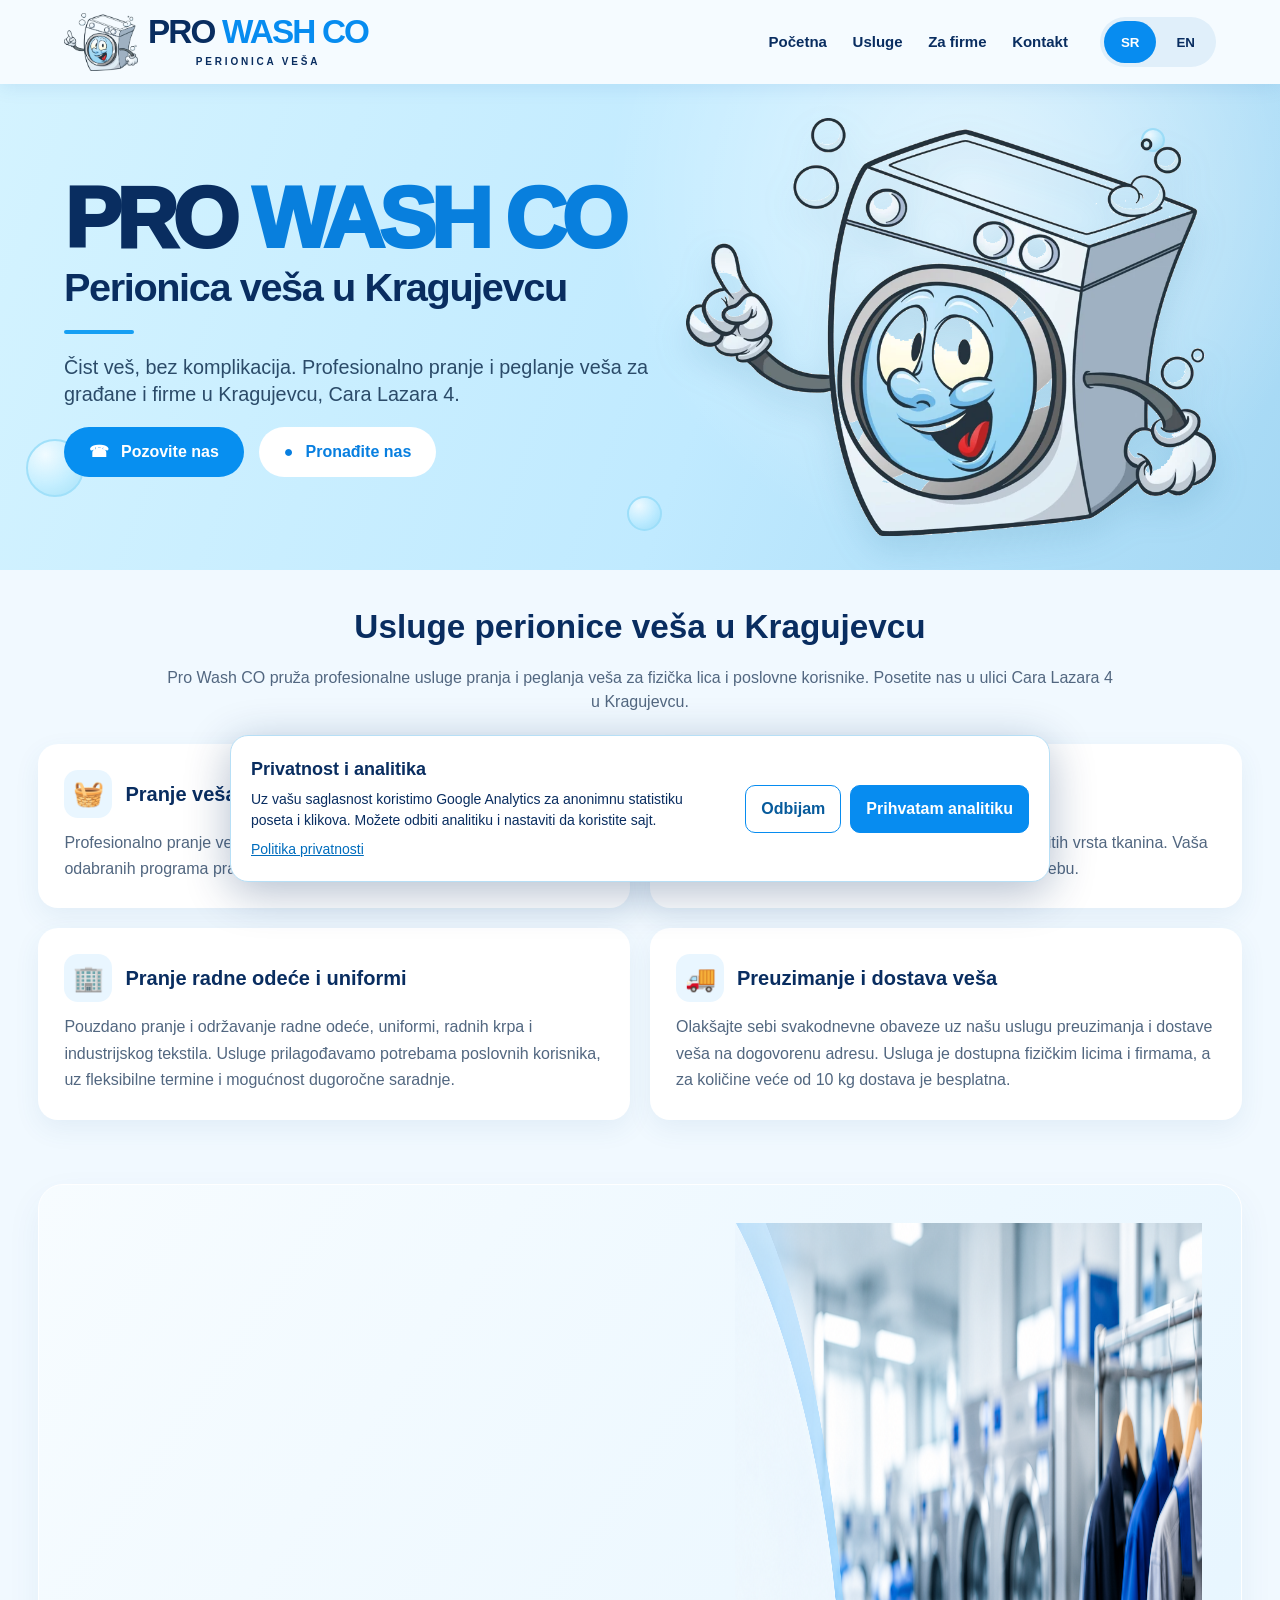
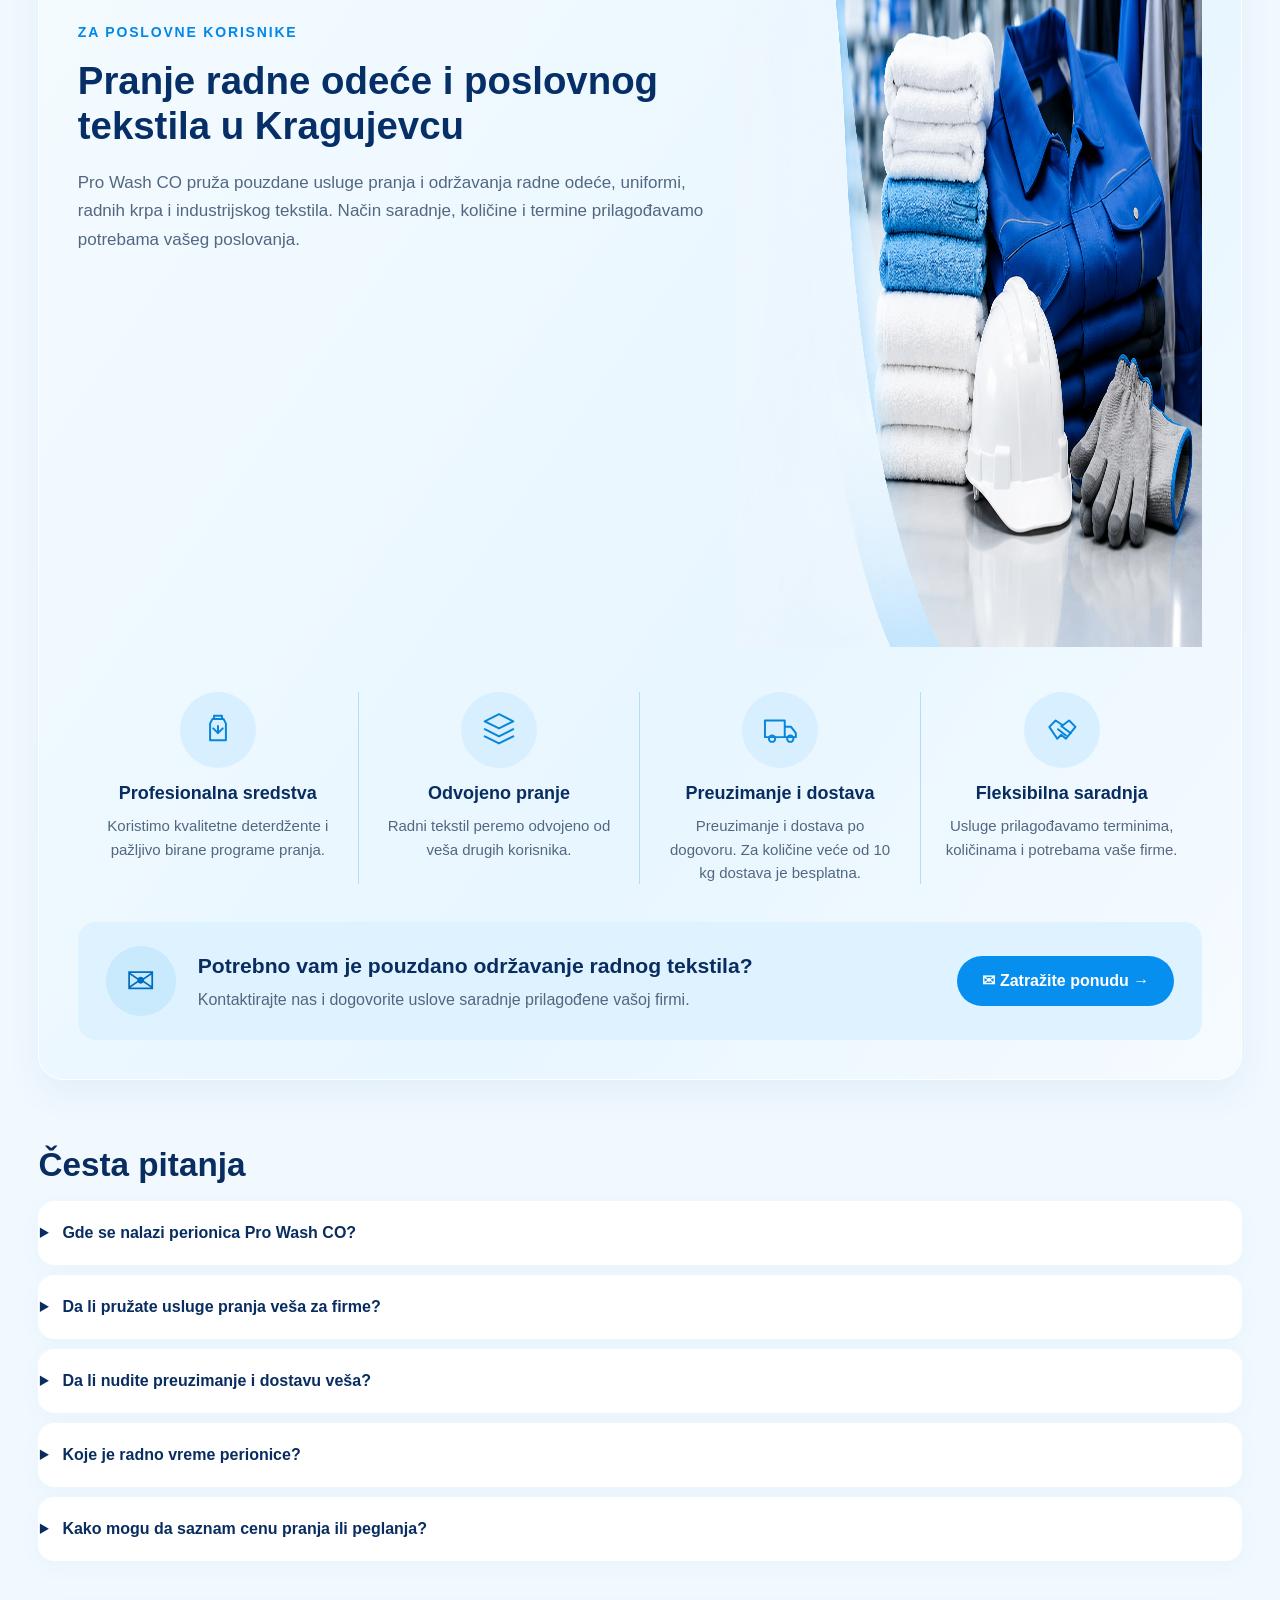
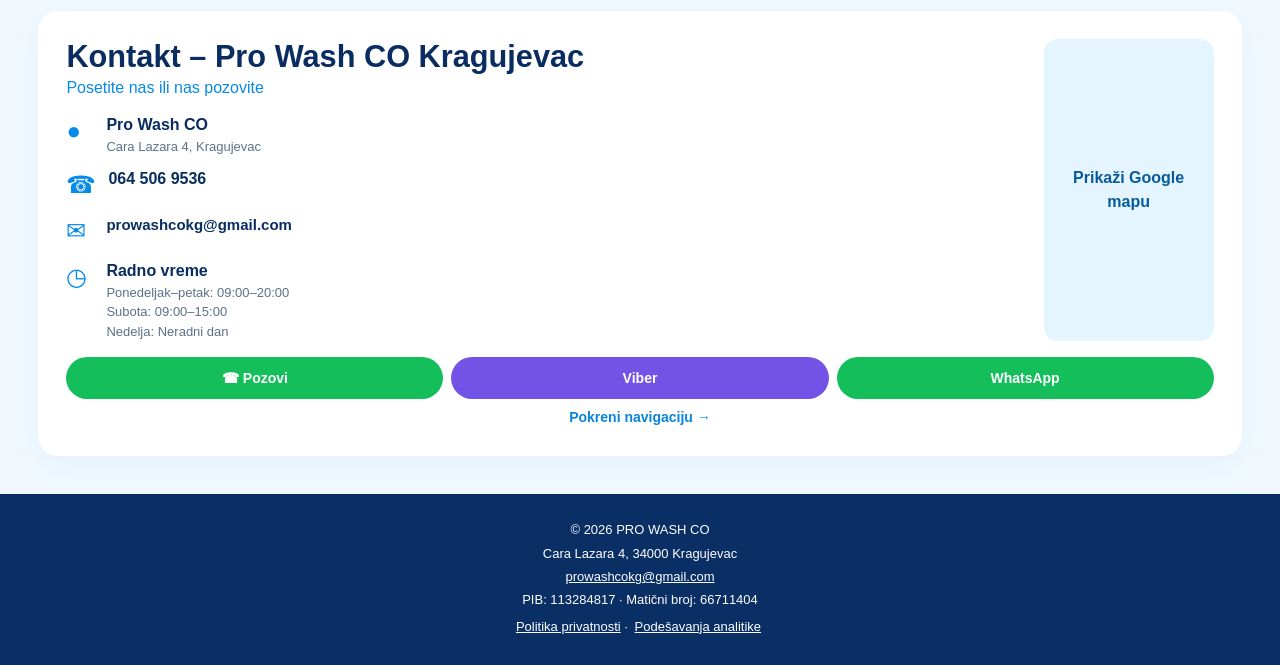
==== index.html @ ee9ee2dd "Use uploaded laundry photo in business showcase" ====
<!doctype html>
<html lang="sr"><head><meta charset="UTF-8"><meta name="viewport" content="width=device-width,initial-scale=1"><meta name="theme-color" content="#e9f7ff"><meta name="description" content="Pro Wash CO – perionica veša u Kragujevcu, Cara Lazara 4. Profesionalno pranje i peglanje veša za građane i firme. Pozovite 064 506 9536."><title>Perionica veša Kragujevac | Pranje i peglanje – Pro Wash CO</title><meta property="og:type" content="website"><meta property="og:locale" content="sr_RS"><meta property="og:site_name" content="Pro Wash CO"><meta property="og:title" content="Perionica veša Kragujevac | Pranje i peglanje – Pro Wash CO"><meta property="og:description" content="Profesionalno pranje i peglanje veša. Kragujevac, Cara Lazara 4. Pozovite nas: 064 506 9536."><meta property="og:url" content="https://perionicavesakragujevac.rs/"><meta property="og:image" content="https://perionicavesakragujevac.rs/pro-wash-social-preview.jpg"><meta property="og:image:secure_url" content="https://perionicavesakragujevac.rs/pro-wash-social-preview.jpg"><meta property="og:image:type" content="image/jpeg"><meta property="og:image:width" content="1200"><meta property="og:image:height" content="630"><meta property="og:image:alt" content="Pro Wash CO — perionica veša Kragujevac, Cara Lazara 4"><meta name="twitter:card" content="summary_large_image"><meta name="twitter:title" content="PRO WASH CO | Perionica veša Kragujevac"><meta name="twitter:description" content="Profesionalno pranje i peglanje veša u Kragujevcu."><meta name="twitter:image" content="https://perionicavesakragujevac.rs/pro-wash-social-preview.jpg"><link rel="canonical" href="https://perionicavesakragujevac.rs/"><meta name="robots" content="index,follow,max-image-preview:large"><meta name="color-scheme" content="light"><script type="application/ld+json">{"@context":"https://schema.org","@type":"DryCleaningOrLaundry","name":"Pro Wash CO","@id":"https://perionicavesakragujevac.rs/#business","url":"https://perionicavesakragujevac.rs/","image":"https://perionicavesakragujevac.rs/pro-wash-social-preview.jpg","telephone":"+381645069536","email":"prowashcokg@gmail.com","address":{"@type":"PostalAddress","streetAddress":"Cara Lazara 4","postalCode":"34000","addressLocality":"Kragujevac","addressCountry":"RS"},"openingHoursSpecification":[{"@type":"OpeningHoursSpecification","dayOfWeek":["Monday","Tuesday","Wednesday","Thursday","Friday"],"opens":"09:00","closes":"20:00"},{"@type":"OpeningHoursSpecification","dayOfWeek":"Saturday","opens":"09:00","closes":"15:00"}],"priceRange":"Contact for pricing"}</script><link rel="icon" href="pro-wash-maskota.webp" type="image/webp"><link rel="stylesheet" href="styles.css?v=20261008-3"></head>
<body><header class="header"><a class="brand" href="#home"><img src="pro-wash-maskota.webp" alt="" width="74" height="74" decoding="async"><span><strong>PRO <b>WASH CO</b></strong><small data-sr="PERIONICA VEŠA" data-en="LAUNDRY SERVICE">PERIONICA VEŠA</small></span></a><button class="menu-toggle" type="button" aria-label="Otvori meni" aria-controls="main-navigation" aria-expanded="false">☰</button><nav class="nav" id="main-navigation" aria-label="Glavna navigacija"><a href="#home" data-sr="Početna" data-en="Home">Početna</a><a href="#services" data-sr="Usluge" data-en="Services">Usluge</a><a href="#business" data-sr="Za firme" data-en="Business">Za firme</a><a href="#contact" data-sr="Kontakt" data-en="Contact">Kontakt</a></nav><div class="language"><button class="lang active" data-lang="sr" type="button" aria-pressed="true">SR</button><button class="lang" data-lang="en" type="button" aria-pressed="false">EN</button></div></header>
<main><section id="home" class="hero"><div class="hero-inner"><div class="hero-copy"><p class="hero-name">PRO <span>WASH CO</span></p><h1 data-sr="Perionica veša u Kragujevcu" data-en="Laundry service in Kragujevac">Perionica veša u Kragujevcu</h1><div class="accent"></div><p class="lead" data-sr="Čist veš, bez komplikacija. Profesionalno pranje i peglanje veša za građane i firme u Kragujevcu, Cara Lazara 4." data-en="Clean laundry, no hassle. Professional washing and ironing for individuals and businesses in Kragujevac, Cara Lazara 4.">Čist veš, bez komplikacija. Profesionalno pranje i peglanje veša za građane i firme u Kragujevcu, Cara Lazara 4.</p><div class="hero-actions"><a class="btn primary" href="tel:+381645069536"><span>☎</span><span data-sr="Pozovite nas" data-en="Call us">Pozovite nas</span></a><a class="btn white" href="https://www.google.com/maps/dir/?api=1&amp;destination=Pro%20wash%20co%2C%20Cara%20Lazara%204%2C%20Kragujevac" target="_blank" rel="noopener"><span>●</span><span data-sr="Pronađite nas" data-en="Find us">Pronađite nas</span></a></div></div><!-- Reusable promotion template: move a copy into .hero-copy to activate a future campaign. Update both languages and the offer terms. --><template id="promotion-template"><div class="october-offer"><span class="offer-tag" data-sr="SPECIJALNA PONUDA" data-en="SPECIAL OFFER">SPECIJALNA PONUDA</span><strong data-sr="Naslov buduće akcije" data-en="Future offer headline">Naslov buduće akcije</strong><span data-sr="Uslovi i trajanje akcije" data-en="Offer terms and dates">Uslovi i trajanje akcije</span><a class="btn primary" href="tel:+381645069536" data-sr="Iskoristi ponudu" data-en="Claim offer">Iskoristi ponudu</a></div></template><div class="hero-art"><img src="pro-wash-maskota.webp" alt="Maskota Pro Wash CO perionice veša u Kragujevcu" width="600" height="520" decoding="async" fetchpriority="high"></div></div><span class="bubble b1"></span><span class="bubble b2"></span><span class="bubble b3"></span></section>
<section class="seo-details" id="services" aria-labelledby="laundry-services-title"><div class="seo-wrap"><h2 id="laundry-services-title" data-sr="Usluge perionice veša u Kragujevcu" data-en="Laundry services in Kragujevac">Usluge perionice veša u Kragujevcu</h2><p class="seo-intro" data-sr="Pro Wash CO pruža profesionalne usluge pranja i peglanja veša za fizička lica i poslovne korisnike. Posetite nas u ulici Cara Lazara 4 u Kragujevcu." data-en="Pro Wash CO provides professional washing and ironing services for individuals and businesses. Visit us at Cara Lazara 4 in Kragujevac.">Pro Wash CO pruža profesionalne usluge pranja i peglanja veša za fizička lica i poslovne korisnike. Posetite nas u ulici Cara Lazara 4 u Kragujevcu.</p><div class="seo-grid"><article><div class="seo-card-heading"><span class="seo-card-icon" aria-hidden="true">🧺</span><h3 data-sr="Pranje veša" data-en="Laundry washing">Pranje veša</h3></div><p data-sr="Profesionalno pranje veša uz korišćenje kvalitetnih deterdženata i pažljivo odabranih programa pranja, prilagođenih različitim vrstama tekstila." data-en="Professional laundry washing using quality detergents and carefully selected wash programmes suited to different types of fabric.">Profesionalno pranje veša uz korišćenje kvalitetnih deterdženata i pažljivo odabranih programa pranja, prilagođenih različitim vrstama tekstila.</p></article><article><div class="seo-card-heading"><span class="seo-card-icon" aria-hidden="true">👔</span><h3 data-sr="Peglanje veša" data-en="Ironing services">Peglanje veša</h3></div><p data-sr="Profesionalno peglanje veša uz pažljiv tretman različitih vrsta tkanina. Vaša odeća i tekstil uredno su ispeglani i spremni za upotrebu." data-en="Professional ironing with careful handling of different fabrics. Your clothes and textiles are neatly ironed and ready to use.">Profesionalno peglanje veša uz pažljiv tretman različitih vrsta tkanina. Vaša odeća i tekstil uredno su ispeglani i spremni za upotrebu.</p></article><article><div class="seo-card-heading"><span class="seo-card-icon" aria-hidden="true">🏢</span><h3 data-sr="Pranje radne odeće i uniformi" data-en="Workwear and uniform laundry">Pranje radne odeće i uniformi</h3></div><p data-sr="Pouzdano pranje i održavanje radne odeće, uniformi, radnih krpa i industrijskog tekstila. Usluge prilagođavamo potrebama poslovnih korisnika, uz fleksibilne termine i mogućnost dugoročne saradnje." data-en="Reliable washing and care for workwear, uniforms, cleaning cloths and industrial textiles. We tailor our services to businesses, with flexible scheduling and options for long-term cooperation.">Pouzdano pranje i održavanje radne odeće, uniformi, radnih krpa i industrijskog tekstila. Usluge prilagođavamo potrebama poslovnih korisnika, uz fleksibilne termine i mogućnost dugoročne saradnje.</p></article><article><div class="seo-card-heading"><span class="seo-card-icon" aria-hidden="true">🚚</span><h3 data-sr="Preuzimanje i dostava veša" data-en="Laundry pickup and delivery">Preuzimanje i dostava veša</h3></div><p data-sr="Olakšajte sebi svakodnevne obaveze uz našu uslugu preuzimanja i dostave veša na dogovorenu adresu. Usluga je dostupna fizičkim licima i firmama, a za količine veće od 10 kg dostava je besplatna." data-en="Make laundry easier with pickup and delivery to an agreed address. The service is available to individuals and businesses, and delivery is free for loads over 10 kg.">Olakšajte sebi svakodnevne obaveze uz našu uslugu preuzimanja i dostave veša na dogovorenu adresu. Usluga je dostupna fizičkim licima i firmama, a za količine veće od 10 kg dostava je besplatna.</p></article></div></div></section>
<section class="business-section business-showcase" id="business" aria-labelledby="business-title"><div class="business-showcase-inner"><div class="business-top"><div class="business-copy"><p class="business-eyebrow" data-sr="ZA POSLOVNE KORISNIKE" data-en="FOR BUSINESS CUSTOMERS">ZA POSLOVNE KORISNIKE</p><h2 id="business-title" data-sr="Pranje radne odeće i poslovnog tekstila u Kragujevcu" data-en="Workwear and business textile laundry in Kragujevac">Pranje radne odeće i poslovnog tekstila u Kragujevcu</h2><p class="business-intro" data-sr="Pro Wash CO pruža pouzdane usluge pranja i održavanja radne odeće, uniformi, radnih krpa i industrijskog tekstila. Način saradnje, količine i termine prilagođavamo potrebama vašeg poslovanja." data-en="Pro Wash CO provides reliable washing and care for workwear, uniforms, cleaning cloths and industrial textiles. We tailor service terms, quantities and schedules to your business needs.">Pro Wash CO pruža pouzdane usluge pranja i održavanja radne odeće, uniformi, radnih krpa i industrijskog tekstila. Način saradnje, količine i termine prilagođavamo potrebama vašeg poslovanja.</p></div><div class="business-art"><img src="Profesionalna%20industrijska%20ve%C5%A1eraj%20scena.png" alt="Složene radne uniforme, peškiri i zaštitna oprema u profesionalnoj perionici veša" loading="lazy" decoding="async" width="1536" height="1024"></div></div><div class="business-features"><article class="business-feature"><span class="business-feature-icon"><svg viewBox="0 0 48 48" width="38" height="38" fill="none" stroke="currentColor" stroke-width="2.5" stroke-linecap="round" stroke-linejoin="round" aria-hidden="true"><path d="M17 10h14l3 6v21H14V16l3-6Z"/><path d="M19 10V6h10v4M18 22l6 6 6-6M24 28v-9"/></svg></span><h3 data-sr="Profesionalna sredstva" data-en="Professional products">Profesionalna sredstva</h3><p data-sr="Koristimo kvalitetne deterdžente i pažljivo birane programe pranja." data-en="We use quality detergents and carefully selected washing programmes.">Koristimo kvalitetne deterdžente i pažljivo birane programe pranja.</p></article><article class="business-feature"><span class="business-feature-icon"><svg viewBox="0 0 48 48" width="38" height="38" fill="none" stroke="currentColor" stroke-width="2.5" stroke-linecap="round" stroke-linejoin="round" aria-hidden="true"><path d="M24 4 42 13 24 22 6 13 24 4ZM6 23l18 9 18-9M6 32l18 9 18-9"/></svg></span><h3 data-sr="Odvojeno pranje" data-en="Separate washing">Odvojeno pranje</h3><p data-sr="Radni tekstil peremo odvojeno od veša drugih korisnika." data-en="We wash work textiles separately from other customers' laundry.">Radni tekstil peremo odvojeno od veša drugih korisnika.</p></article><article class="business-feature"><span class="business-feature-icon"><svg viewBox="0 0 48 48" width="38" height="38" fill="none" stroke="currentColor" stroke-width="2.5" stroke-linecap="round" stroke-linejoin="round" aria-hidden="true"><path d="M5 12h25v21H5zM30 20h8l6 8v5H30z"/><circle cx="14" cy="35" r="4"/><circle cx="37" cy="35" r="4"/></svg></span><h3 data-sr="Preuzimanje i dostava" data-en="Pickup and delivery">Preuzimanje i dostava</h3><p data-sr="Preuzimanje i dostava po dogovoru. Za količine veće od 10 kg dostava je besplatna." data-en="Pickup and delivery by arrangement. Delivery is free for loads over 10 kg.">Preuzimanje i dostava po dogovoru. Za količine veće od 10 kg dostava je besplatna.</p></article><article class="business-feature"><span class="business-feature-icon"><svg viewBox="0 0 48 48" width="38" height="38" fill="none" stroke="currentColor" stroke-width="2.5" stroke-linecap="round" stroke-linejoin="round" aria-hidden="true"><path d="m8 20 8-8 9 6 8-6 8 8-12 15-6-5-5 5-10-15Z"/><path d="m19 23 10 8M23 19l12 9"/></svg></span><h3 data-sr="Fleksibilna saradnja" data-en="Flexible cooperation">Fleksibilna saradnja</h3><p data-sr="Usluge prilagođavamo terminima, količinama i potrebama vaše firme." data-en="We tailor schedules, quantities and services to your business.">Usluge prilagođavamo terminima, količinama i potrebama vaše firme.</p></article></div><div class="business-action"><div class="business-action-mark" aria-hidden="true">✉</div><div class="business-action-copy"><h3 data-sr="Potrebno vam je pouzdano održavanje radnog tekstila?" data-en="Need reliable care for your work textiles?">Potrebno vam je pouzdano održavanje radnog tekstila?</h3><p data-sr="Kontaktirajte nas i dogovorite uslove saradnje prilagođene vašoj firmi." data-en="Contact us to discuss service terms tailored to your business.">Kontaktirajte nas i dogovorite uslove saradnje prilagođene vašoj firmi.</p></div><a class="btn primary business-action-btn" href="mailto:prowashcokg@gmail.com?subject=Upit%20za%20poslovnu%20saradnju" data-sr="✉ Zatražite ponudu →" data-en="✉ Request a quote →">✉ Zatražite ponudu →</a></div></div></section>
<section class="faq-section" id="faq" aria-labelledby="faq-title"><div class="seo-wrap"><h2 id="faq-title" data-sr="Česta pitanja" data-en="Frequently asked questions">Česta pitanja</h2><details><summary data-sr="Gde se nalazi perionica Pro Wash CO?" data-en="Where is Pro Wash CO located?">Gde se nalazi perionica Pro Wash CO?</summary><p data-sr="Nalazimo se u ulici Cara Lazara 4, 34000 Kragujevac." data-en="We are located at Cara Lazara 4, 34000 Kragujevac, Serbia.">Nalazimo se u ulici Cara Lazara 4, 34000 Kragujevac.</p></details><details><summary data-sr="Da li pružate usluge pranja veša za firme?" data-en="Do you provide laundry services for businesses?">Da li pružate usluge pranja veša za firme?</summary><p data-sr="Da. Peremo radnu odeću, uniforme, radne krpe i drugi poslovni tekstil. Uslove saradnje dogovaramo pojedinačno." data-en="Yes. We wash workwear, uniforms, cleaning cloths and other business textiles. We arrange service terms individually.">Da. Peremo radnu odeću, uniforme, radne krpe i drugi poslovni tekstil. Uslove saradnje dogovaramo pojedinačno.</p></details><details><summary data-sr="Da li nudite preuzimanje i dostavu veša?" data-en="Do you offer laundry pickup and delivery?">Da li nudite preuzimanje i dostavu veša?</summary><p data-sr="Nudimo uslugu preuzimanja i dostave veša za sve korisnike, uz prethodni dogovor. Za količine veće od 10 kg dostava je besplatna." data-en="We offer laundry pickup and delivery for all customers by prior arrangement. Delivery is free for loads over 10 kg.">Nudimo uslugu preuzimanja i dostave veša za sve korisnike, uz prethodni dogovor. Za količine veće od 10 kg dostava je besplatna.</p></details><details><summary data-sr="Koje je radno vreme perionice?" data-en="What are your opening hours?">Koje je radno vreme perionice?</summary><p data-sr="Radimo ponedeljkom do petka od 09:00 do 20:00 i subotom od 09:00 do 15:00. Nedeljom ne radimo." data-en="We are open Monday to Friday from 09:00 to 20:00 and Saturday from 09:00 to 15:00. Closed on Sunday.">Radimo ponedeljkom do petka od 09:00 do 20:00 i subotom od 09:00 do 15:00. Nedeljom ne radimo.</p></details><details><summary data-sr="Kako mogu da saznam cenu pranja ili peglanja?" data-en="How can I get a washing or ironing quote?">Kako mogu da saznam cenu pranja ili peglanja?</summary><p data-sr="Pozovite nas na 064 506 9536 ili pošaljite poruku kako bismo proverili vrstu i količinu veša i dali informacije o ceni." data-en="Call +381 64 506 9536 or message us so we can discuss the type and quantity of laundry and provide pricing information.">Pozovite nas na 064 506 9536 ili pošaljite poruku kako bismo proverili vrstu i količinu veša i dali informacije o ceni.</p></details></div></section>
<section class="lower"><div class="contact-panel" id="contact"><h2 data-sr="Kontakt – Pro Wash CO Kragujevac" data-en="Contact – Pro Wash CO Kragujevac">Kontakt – Pro Wash CO Kragujevac</h2><p class="contact-sub" data-sr="Posetite nas ili nas pozovite" data-en="Visit us or give us a call">Posetite nas ili nas pozovite</p><div class="contact-info"><div><span>●</span><p><strong>Pro Wash CO</strong><small>Cara Lazara 4, Kragujevac</small></p></div><div><span>☎</span><p><a href="tel:+381645069536">064 506 9536</a></p></div><div><span>✉</span><p><a href="mailto:prowashcokg@gmail.com">prowashcokg@gmail.com</a></p></div><div><span>◷</span><p><strong data-sr="Radno vreme" data-en="Opening hours">Radno vreme</strong><small data-sr="Ponedeljak–petak: 09:00–20:00" data-en="Monday–Friday: 09:00–20:00">Ponedeljak–petak: 09:00–20:00</small><small data-sr="Subota: 09:00–15:00" data-en="Saturday: 09:00–15:00">Subota: 09:00–15:00</small><small data-sr="Nedelja: Neradni dan" data-en="Sunday: Closed">Nedelja: Neradni dan</small></p></div></div><div class="map" id="location"><iframe title="Pro Wash CO mapa" data-src="https://www.google.com/maps/embed?pb=!1m18!1m12!1m3!1d195.56737152766618!2d20.91121590277835!3d44.01359093641558!2m3!1f0!2f0!3f0!3m2!1i1024!2i768!4f13.1!3m3!1m2!1s0x475721cd93192d49%3A0x7fcd55acb1c25c2f!2sPro%20wash%20co!5e0!3m2!1ssr!2srs!4v1791129931110!5m2!1ssr!2srs" loading="lazy" referrerpolicy="strict-origin-when-cross-origin" allowfullscreen></iframe><button type="button" id="load-map" class="map-load" data-sr="Prikaži Google mapu" data-en="Show Google Map">Prikaži Google mapu</button></div><div class="contact-actions"><a href="tel:+381645069536" class="btn call" data-sr="☎ Pozovi" data-en="☎ Call">☎ Pozovi</a><a href="viber://chat?number=%2B381645069536" class="btn viber">Viber</a><a href="https://wa.me/381645069536" target="_blank" rel="noopener" class="btn whatsapp">WhatsApp</a><a class="directions" href="https://www.google.com/maps/dir/?api=1&amp;destination=Pro%20wash%20co%2C%20Cara%20Lazara%204%2C%20Kragujevac" target="_blank" rel="noopener" data-sr="Pokreni navigaciju →" data-en="Get directions →">Pokreni navigaciju →</a></div></div></section>
</main><div class="mobile-contact-bar" aria-label="Brzi kontakt"><a class="mobile-call" href="tel:+381645069536" data-sr="☎ Pozovi" data-en="☎ Call">☎ Pozovi</a><a class="mobile-whatsapp" href="https://wa.me/381645069536" target="_blank" rel="noopener noreferrer">WhatsApp</a></div><footer style="text-align:center;line-height:1.8;padding:24px 16px">© <span id="year"></span> PRO WASH CO<br><span data-sr="Cara Lazara 4, 34000 Kragujevac" data-en="Cara Lazara 4, 34000 Kragujevac">Cara Lazara 4, 34000 Kragujevac</span><br><a href="mailto:prowashcokg@gmail.com">prowashcokg@gmail.com</a><br><span data-sr="PIB: 113284817 · Matični broj: 66711404" data-en="Tax ID (PIB): 113284817 · Registration number: 66711404">PIB: 113284817 · Matični broj: 66711404</span> <br><a href="privacy.html" data-sr="Politika privatnosti" data-en="Privacy policy">Politika privatnosti</a> · <button type="button" id="cookie-settings" class="cookie-settings" data-sr="Podešavanja analitike" data-en="Analytics settings">Podešavanja analitike</button></footer><section class="cookie-banner" id="cookie-banner" aria-label="Podešavanja analitike" hidden><div class="cookie-copy"><strong data-sr="Privatnost i analitika" data-en="Privacy and analytics">Privatnost i analitika</strong><p data-sr="Uz vašu saglasnost koristimo Google Analytics za anonimnu statistiku poseta i klikova. Možete odbiti analitiku i nastaviti da koristite sajt." data-en="With your consent, we use Google Analytics for website visit and click statistics. You can decline analytics and still use the website.">Uz vašu saglasnost koristimo Google Analytics za statistiku poseta i klikova. Možete odbiti analitiku i nastaviti da koristite sajt.</p><a href="privacy.html" data-sr="Politika privatnosti" data-en="Privacy policy">Politika privatnosti</a></div><div class="cookie-actions"><button id="cookie-reject" type="button" data-sr="Odbijam" data-en="Decline">Odbijam</button><button id="cookie-accept" type="button" data-sr="Prihvatam analitiku" data-en="Accept analytics">Prihvatam analitiku</button></div></section><script src="script.js?v=20261008-3"></script></body></html>
---- styles.css ----
:root{--navy:#092d60;--blue:#078cf0;--pale:#e9f7ff;--ink:#294666}*{box-sizing:border-box}html{scroll-behavior:smooth;scroll-padding-top:100px}body{margin:0;background:#eaf7ff;color:var(--navy);font:16px/1.5 "Segoe UI",Arial,sans-serif}a{color:inherit}.header{height:84px;background:rgba(245,251,255,.96);display:flex;align-items:center;padding:0 clamp(20px,5vw,90px);gap:32px;position:sticky;top:0;z-index:50;box-shadow:0 3px 18px #075aa51a}.brand{display:flex;align-items:center;text-decoration:none;gap:10px;flex-shrink:0}.brand img{width:74px;height:74px;object-fit:contain}.brand strong{display:block;font-size:clamp(22px,2.6vw,38px);line-height:1;letter-spacing:-.055em;color:var(--navy);white-space:nowrap}.brand b{color:var(--blue)}.brand small{display:block;text-align:center;letter-spacing:.28em;font-size:10px;font-weight:700;margin-top:5px}.nav{display:flex;align-items:center;gap:clamp(12px,2vw,36px);margin-left:auto}.nav a{text-decoration:none;font-weight:700;white-space:nowrap;font-size:15px}.nav a:hover{color:var(--blue)}.language{display:flex;border-radius:40px;background:#e0effa;padding:4px;gap:3px}.lang{border:0;background:none;padding:9px 17px;border-radius:25px;font-weight:700;color:var(--navy);cursor:pointer}.lang.active{background:var(--blue);color:#fff}.menu-toggle{display:none;border:0;background:none;font-size:28px;cursor:pointer;color:var(--navy)}.hero{position:relative;overflow:hidden;background:radial-gradient(circle at 76% 22%,#fff9,transparent 35%),linear-gradient(110deg,#d4f3ff,#c0eaff 56%,#a5d8f4);min-height:460px}.hero-inner{max-width:1480px;margin:auto;display:grid;grid-template-columns:1.08fr .92fr;align-items:center;min-height:460px;padding:34px clamp(24px,5vw,85px);position:relative;z-index:2}.hero-copy{max-width:770px}.hero-name{font-weight:950;letter-spacing:-.065em;font-size:clamp(49px,6.7vw,103px);line-height:1;margin:0 0 4px;white-space:nowrap}.hero-name span{color:#087fdd}.hero h1{font-size:clamp(27px,3.1vw,49px);line-height:1.1;letter-spacing:-.035em;margin:0 0 20px}.accent{width:70px;height:4px;background:#169ff3;border-radius:3px}.lead{font-size:clamp(17px,1.55vw,23px);line-height:1.35;max-width:610px;color:#2b4b69;margin:20px 0}.hero-actions{display:flex;gap:15px;flex-wrap:wrap}.btn{display:inline-flex;align-items:center;justify-content:center;gap:12px;border-radius:40px;text-decoration:none;font-weight:750;padding:13px 25px;min-height:50px;transition:transform .2s,box-shadow .2s}.btn:hover{transform:translateY(-2px);box-shadow:0 8px 22px #0084e52b}.primary{background:#078ff0;color:#fff}.white{background:#fff;color:#087fe0}.hero-art{display:flex;justify-content:center;align-items:center}.hero-art img{width:min(100%,570px);height:auto;max-height:445px;object-fit:contain;filter:drop-shadow(0 15px 16px #367eaa2c)}.bubble{position:absolute;border:2px solid #8dd9f7;background:radial-gradient(circle at 32% 25%,#fff,#b1eaff88 58%,#64c9ee88);border-radius:50%;opacity:.7}.b1{width:58px;height:58px;left:2%;bottom:15%}.b2{width:35px;height:35px;left:49%;bottom:8%}.b3{width:24px;height:24px;right:9%;top:9%}.services{padding:22px clamp(20px,3vw,48px) 12px;background:#f1f9ff}.service-grid{display:grid;grid-template-columns:repeat(4,minmax(0,1fr));gap:16px;max-width:1500px;margin:auto}.service-card{display:flex;gap:15px;background:#fff;border-radius:18px;padding:25px 18px;box-shadow:0 8px 30px #376a9b0c;min-height:145px}.service-icon{width:66px;height:66px;border-radius:50%;background:#e9f6ff;display:grid;place-items:center;color:#087dd7;font-size:30px;flex-shrink:0}.service-card h3{font-size:16px;margin:2px 0 5px}.service-card p{font-size:14px;color:#526780;margin:0}.lower{display:grid;grid-template-columns:minmax(0,1.65fr) minmax(320px,.95fr);gap:18px;max-width:1500px;margin:auto;padding:10px clamp(20px,3vw,48px) 38px;background:#f1f9ff}.business-panel,.contact-panel{background:#fff;border-radius:20px;padding:28px;box-shadow:0 10px 32px #376a9b10}.business-heading{display:flex;gap:20px;align-items:center}.section-symbol{font-size:54px;color:#078de8}.business-heading h2,.contact-panel h2{font-size:clamp(24px,2.4vw,34px);line-height:1.2;margin:0}.business-heading h3{font-size:20px;font-weight:500;color:#0c77ca;margin:3px 0}.business-layout{display:grid;grid-template-columns:1.1fr .9fr;gap:24px;margin-top:20px}.business-layout>div>p{color:#526780;margin:0 0 24px;font-size:17px}.trial{font-size:14px}.benefits{background:#f4faff;border-radius:16px;padding:14px 18px;display:grid;gap:12px}.benefits>div{display:flex;gap:12px;align-items:flex-start}.benefits span{background:#078ce9;color:white;border-radius:50%;width:32px;height:32px;display:grid;place-items:center;flex-shrink:0}.benefits p{margin:0}.benefits strong,.benefits small{display:block}.benefits strong{font-size:15px}.benefits small{color:#64758a;font-size:13px}.contact-panel{display:grid;grid-template-columns:1fr 170px;column-gap:15px;align-content:start}.contact-panel h2,.contact-sub,.contact-info{grid-column:1}.contact-sub{color:#0789e6;margin:0 0 13px}.contact-info{display:grid;gap:10px}.contact-info>div{display:flex;gap:12px}.contact-info>div>span{font-size:24px;color:#078be9;min-width:28px}.contact-info p{margin:0}.contact-info strong,.contact-info small{display:block}.contact-info small{color:#5d7188;font-size:13px}.contact-info a{text-decoration:none;font-weight:750}.map{grid-column:2;grid-row:1 / span 4;min-height:180px;border-radius:14px;overflow:hidden}.map iframe{border:0;width:100%;height:100%;min-height:180px}.contact-actions{grid-column:1 / -1;display:grid;grid-template-columns:repeat(3,1fr);gap:8px;margin-top:16px}.contact-actions .btn{padding:9px;font-size:14px;min-height:42px}.call,.whatsapp{background:#14bf5b;color:#fff}.viber{background:#7353e6;color:#fff}.directions{grid-column:1/-1;text-align:center;color:#0784dd;font-weight:700;text-decoration:none;font-size:14px}.about{text-align:center;background:#fff;padding:50px 22px}.about h2{font-size:28px;margin:0 0 10px}.about p{max-width:850px;margin:auto;color:#526780}footer{text-align:center;background:#092f65;color:white;padding:22px;font-size:13px}@media(max-width:1180px){.service-grid{grid-template-columns:repeat(2,1fr)}.lower{grid-template-columns:1fr}.contact-panel{grid-template-columns:1fr 45%}.hero-name{font-size:clamp(43px,6vw,75px)}.nav{gap:14px}.brand strong{font-size:24px}}@media(max-width:800px){.header{height:74px;gap:10px;padding:0 15px}.brand img{height:58px;width:58px}.brand strong{font-size:22px}.brand small{font-size:8px}.menu-toggle{display:block;margin-left:auto}.nav{display:none;position:absolute;top:74px;left:0;right:0;background:#fff;padding:20px;box-shadow:0 10px 20px #0002;flex-direction:column;align-items:stretch}.nav.open{display:flex}.language{margin-left:3px}.lang{padding:7px 10px}.hero-inner{grid-template-columns:1fr;text-align:center;padding:55px 22px 18px}.hero-name{white-space:normal;font-size:clamp(43px,10vw,72px)}.hero h1{font-size:clamp(26px,5vw,37px)}.accent{margin:auto}.lead{margin:18px auto}.hero-actions{justify-content:center}.hero-art img{max-height:340px}.business-layout{grid-template-columns:1fr}.contact-panel{grid-template-columns:1fr 45%}}@media(max-width:530px){.brand strong{font-size:17px}.brand img{width:45px;height:45px}.brand small{letter-spacing:.12em}.service-grid{grid-template-columns:1fr}.service-card{min-height:unset}.hero-actions .btn{width:100%}.hero-art img{max-height:290px}.business-panel,.contact-panel{padding:22px 18px}.contact-panel{grid-template-columns:1fr}.map{grid-column:1;grid-row:auto;height:220px;margin-top:18px}.contact-actions{grid-template-columns:1fr}.business-heading{gap:12px}.section-symbol{font-size:40px}}
/* October promotion */
.october-offer{display:flex;flex-direction:column;align-items:flex-start;gap:5px;max-width:575px;margin-top:24px;padding:17px 21px;border:2px solid #f7bf4b;border-radius:17px;background:#fff9e9;box-shadow:0 9px 24px #aa761525;color:#244463}.october-offer .offer-tag{display:inline-block;border-radius:30px;background:#f7c547;color:#533d00;padding:3px 11px;font-size:12px;letter-spacing:.08em;font-weight:900}.october-offer strong{font-size:clamp(19px,2vw,27px);line-height:1.2;color:#0b3973}.october-offer>span:last-child{font-size:15px;line-height:1.35}.contact-info a[href^="mailto:"]{overflow-wrap:anywhere;font-size:15px}@media(max-width:800px){.october-offer{margin:23px auto 0;text-align:center;align-items:center}}@media(max-width:530px){.october-offer{padding:15px 12px}}

/* Mobile quick contact and accessibility */
.mobile-contact-bar{display:none}a:focus-visible,button:focus-visible{outline:3px solid #ffb900;outline-offset:3px}.menu-toggle{min-width:44px;min-height:44px}.lang{min-height:42px}img{max-width:100%}.map iframe{display:block}@media(max-width:800px){body{padding-bottom:calc(78px + env(safe-area-inset-bottom))}.mobile-contact-bar{display:grid;grid-template-columns:1fr 1fr;gap:10px;position:fixed;bottom:0;left:0;right:0;z-index:100;padding:10px 14px calc(10px + env(safe-area-inset-bottom));background:#f5fbff;box-shadow:0 -5px 22px #092d6022}.mobile-contact-bar a{min-height:48px;display:flex;align-items:center;justify-content:center;border-radius:12px;color:#fff;text-decoration:none;font-weight:800;font-size:15px}.mobile-call{background:#078ff0}.mobile-whatsapp{background:#128c48}}@media(max-width:350px){.brand strong{font-size:15px}.brand img{width:39px;height:39px}.lang{padding:6px 7px}}@media(prefers-reduced-motion:reduce){html{scroll-behavior:auto}*,*::before,*::after{transition-duration:.01ms!important;animation-duration:.01ms!important}}

/* Analytics consent and external map */
.cookie-banner[hidden],.map-load[hidden]{display:none!important}
.cookie-banner{position:fixed;z-index:110;bottom:18px;left:50%;transform:translateX(-50%);width:min(96%,820px);background:#fff;color:#092d60;border:1px solid #b7dff6;border-radius:18px;box-shadow:0 10px 45px #092d6050;padding:20px;display:flex;gap:20px;align-items:center}
.cookie-copy{flex:1}.cookie-copy strong{font-size:18px}.cookie-copy p{font-size:14px;margin:6px 0}.cookie-copy a{font-size:14px;color:#006dbd}.cookie-actions{display:flex;gap:9px;flex-wrap:wrap}.cookie-actions button,.cookie-settings,.map-load{cursor:pointer;font:inherit}.cookie-actions button{border-radius:10px;padding:11px 15px;border:1px solid #078cf0;background:#fff;color:#075b9c;font-weight:700}.cookie-actions #cookie-accept{background:#078cf0;color:#fff}.cookie-settings{background:none;border:0;color:inherit;text-decoration:underline;padding:3px}.map{position:relative}.map iframe:not([src]){visibility:hidden}.map-load{position:absolute;inset:0;border:0;background:#e5f5ff;color:#075b9c;font-weight:700;padding:15px}.map-load:hover{background:#d4edff}@media(max-width:700px){.cookie-banner{bottom:84px;flex-direction:column;align-items:stretch;padding:16px;gap:12px}.cookie-actions button{flex:1}}

/* Local service details and accessible FAQ */
.seo-details,.faq-section{background:#f1f9ff;padding:32px clamp(20px,3vw,48px)}.seo-wrap{max-width:1400px;margin:auto}.seo-wrap>h2{font-size:clamp(24px,2.6vw,34px);margin:0 0 12px}.seo-intro{color:#526780;max-width:900px;margin:0 0 22px}.seo-grid{display:grid;grid-template-columns:repeat(2,minmax(0,1fr));gap:16px}.seo-grid article,.faq-section details{background:#fff;border-radius:16px;padding:20px;box-shadow:0 6px 20px #376a9b0b}.seo-grid h3{margin:0 0 8px;font-size:20px}.seo-grid p,.faq-section details p{margin:0;color:#526780;line-height:1.65}.faq-section{padding-top:14px;padding-bottom:40px}.faq-section details{margin-top:10px}.faq-section summary{cursor:pointer;font-weight:750;list-style-position:outside;padding-left:4px}.faq-section details p{margin-top:12px}@media(max-width:700px){.seo-grid{grid-template-columns:1fr}.seo-grid article,.faq-section details{padding:17px}}

/* Refined SEO service presentation */
.seo-details .seo-wrap>h2{text-align:center;margin-bottom:14px}.seo-details .seo-intro{text-align:center;margin:0 auto 30px;max-width:950px}.seo-grid{align-items:stretch;gap:20px}.seo-grid article{height:100%;padding:26px;border-radius:20px;box-shadow:0 9px 26px #376a9b14;transition:transform .2s,box-shadow .2s}.seo-grid article:hover{transform:translateY(-3px);box-shadow:0 14px 30px #376a9b22}.seo-card-heading{display:flex;align-items:center;gap:13px;margin-bottom:12px}.seo-card-heading h3{margin:0}.seo-card-icon{display:grid;place-items:center;flex:0 0 48px;width:48px;height:48px;border-radius:14px;background:#e9f6ff;font-size:25px}.seo-grid article p{line-height:1.65}@media(max-width:700px){.seo-grid article{padding:19px}.seo-card-icon{width:43px;height:43px;flex-basis:43px;font-size:22px}}

/* Full-width business SEO section */
.business-section{background:#f1f9ff;padding:22px clamp(20px,3vw,48px) 34px}.business-inner{max-width:1400px;margin:auto;background:#fff;border-radius:22px;padding:clamp(24px,3vw,42px);box-shadow:0 9px 30px #376a9b12}.business-head{display:flex;align-items:center;gap:18px}.business-symbol{color:#078cf0;font-size:52px;line-height:1}.business-head h2{font-size:clamp(24px,2.5vw,35px);line-height:1.2;margin:0}.business-head p{color:#087bd3;font-size:clamp(16px,1.6vw,21px);margin:5px 0 0}.business-intro{max-width:1100px;font-size:17px;line-height:1.7;color:#526780;margin:23px 0}.business-points{display:grid;grid-template-columns:repeat(2,minmax(0,1fr));gap:14px}.business-points article{display:flex;gap:14px;padding:20px;border-radius:16px;background:#f3f9ff}.business-points article>span{flex:0 0 36px;width:36px;height:36px;display:grid;place-items:center;border-radius:50%;background:#078ce9;color:#fff}.business-points h3{font-size:17px;margin:0 0 5px}.business-points p{color:#526780;margin:0;line-height:1.55}.business-cta{display:flex;align-items:center;justify-content:space-between;gap:20px;margin-top:24px;padding-top:20px;border-top:1px solid #dceefa}.business-cta p{color:#526780;margin:0;max-width:740px}.business-cta .btn{white-space:nowrap}.lower{grid-template-columns:1fr}.lower>.contact-panel{width:100%}@media(max-width:700px){.business-head{align-items:flex-start;gap:12px}.business-symbol{font-size:38px}.business-points{grid-template-columns:1fr}.business-points article{padding:16px}.business-cta{align-items:stretch;flex-direction:column}.business-cta .btn{align-self:flex-start}}

/* Redesigned business showcase */
.business-showcase{padding:32px clamp(20px,3vw,48px) 46px;background:#f1f9ff}.business-showcase-inner{max-width:1400px;margin:auto;background:linear-gradient(125deg,#f7fcff,#e8f6ff 65%,#f6fbff);border:1px solid #fff;border-radius:25px;padding:clamp(22px,3vw,44px);box-shadow:0 14px 35px #0b4e8910}.business-top{display:grid;grid-template-columns:minmax(0,1.15fr) minmax(300px,.85fr);gap:24px;align-items:center}.business-eyebrow{font-size:14px;font-weight:850;letter-spacing:.13em;color:#0087e9;margin:0 0 16px}.business-copy h2{font-size:clamp(27px,3vw,44px);line-height:1.17;margin:0;color:#062f67}.business-showcase .business-intro{margin:20px 0 0;max-width:750px;font-size:17px;line-height:1.7}.business-art svg{display:block;width:100%;height:auto;border-radius:20px}.business-features{display:grid;grid-template-columns:repeat(4,minmax(0,1fr));margin:38px 0;gap:0}.business-feature{text-align:center;padding:0 22px;border-right:1px solid #b5def6}.business-feature:last-child{border-right:0}.business-feature-icon{display:grid;place-items:center;width:76px;height:76px;border-radius:50%;background:#d8efff;color:#0785da;margin:0 auto 14px}.business-feature h3{font-size:18px;line-height:1.3;margin:0 0 9px;color:#092d60}.business-feature p{color:#526780;line-height:1.55;margin:0;font-size:15px}.business-action{display:flex;align-items:center;gap:22px;background:#dff2ff;border-radius:18px;padding:24px 28px}.business-action-mark{font-size:35px;display:grid;place-items:center;flex:0 0 70px;width:70px;height:70px;border-radius:50%;background:#c9e9fc;color:#006cbd}.business-action-copy{flex:1}.business-action h3{font-size:clamp(18px,1.65vw,24px);margin:0 0 6px}.business-action p{margin:0;color:#526780}.business-action-btn{white-space:nowrap;flex-shrink:0}@media(max-width:900px){.business-top{grid-template-columns:1fr}.business-art{max-width:580px;margin:auto}.business-features{grid-template-columns:repeat(2,minmax(0,1fr));row-gap:25px}.business-feature:nth-child(2){border-right:0}.business-action{flex-wrap:wrap}.business-action-btn{margin-left:auto}}@media(max-width:540px){.business-showcase-inner{padding:20px}.business-art{display:none}.business-features{grid-template-columns:1fr;margin:28px 0;gap:18px}.business-feature{border-right:0!important;border-bottom:1px solid #b5def6;padding:0 0 18px}.business-feature:last-child{border-bottom:0}.business-feature-icon{width:62px;height:62px}.business-action{padding:18px;gap:12px}.business-action-mark{width:46px;height:46px;flex-basis:46px;font-size:25px}.business-action-copy{flex-basis:calc(100% - 65px)}.business-action-btn{margin-left:0;width:100%;justify-content:center}}
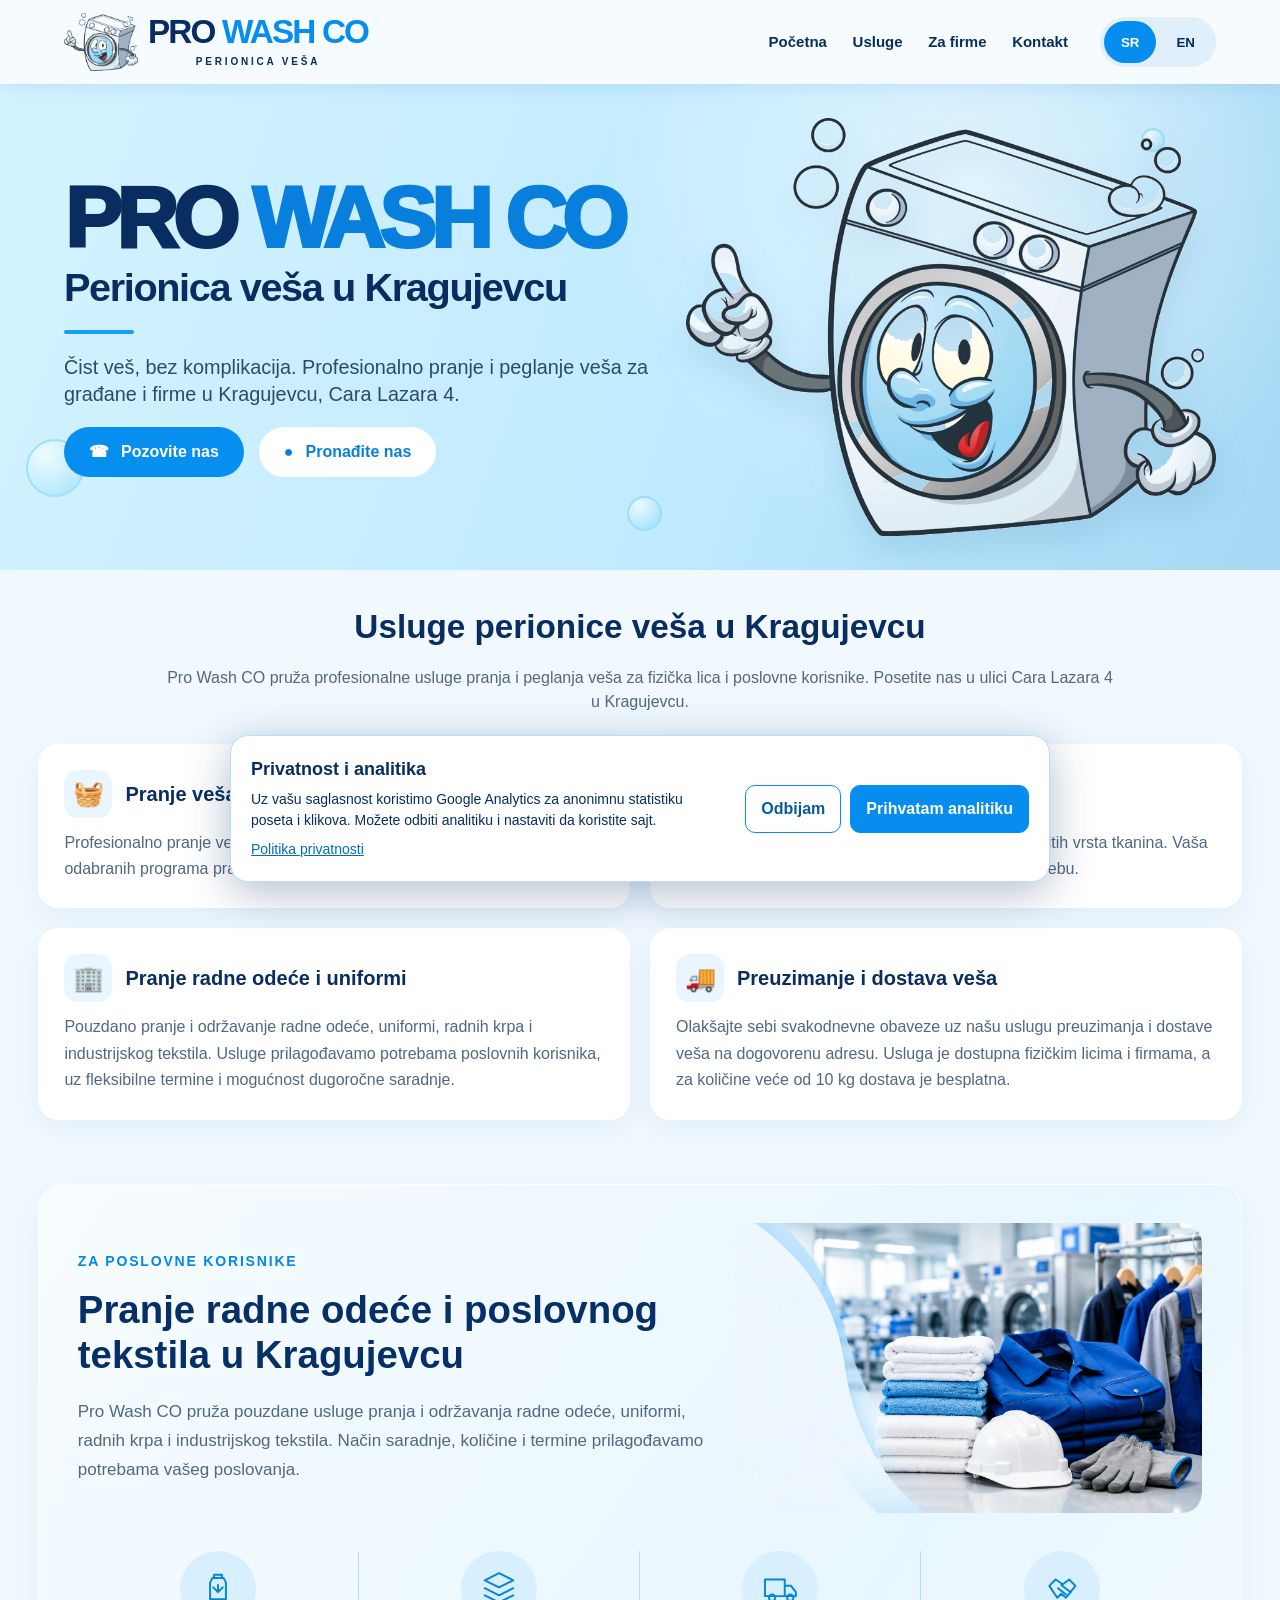
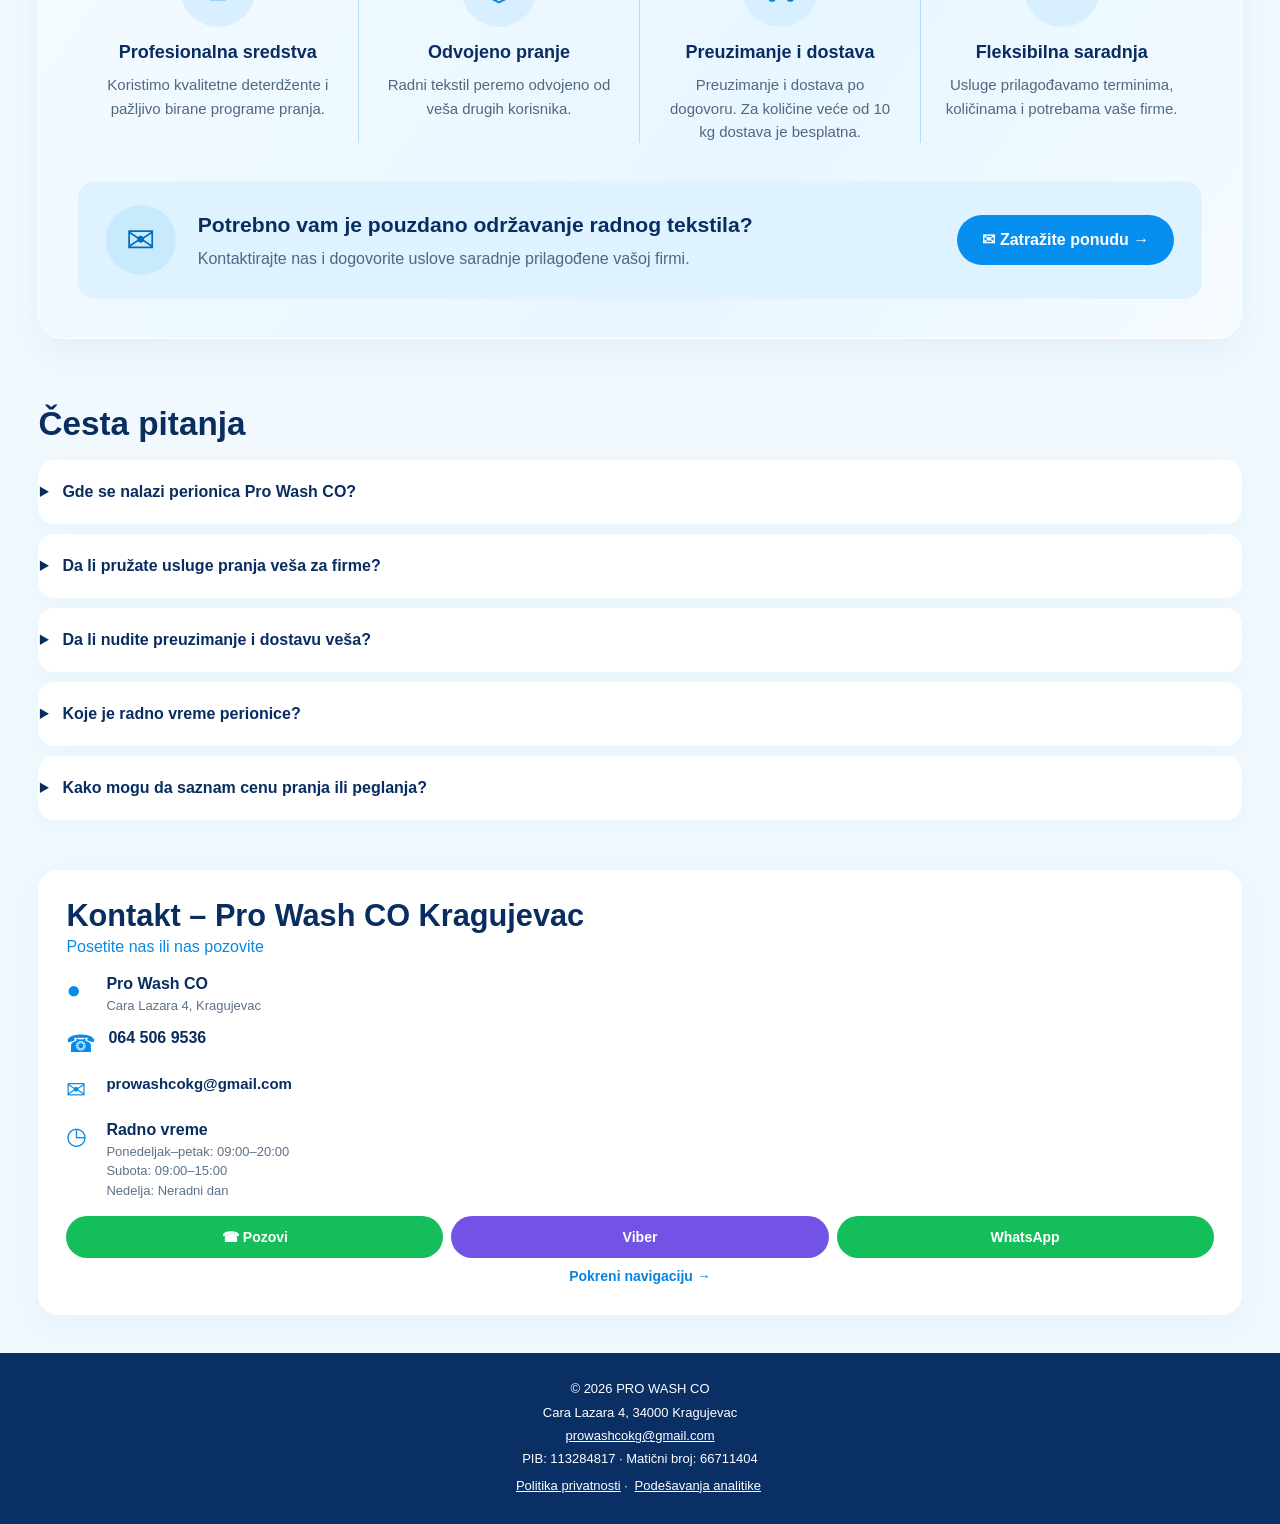
==== commit c0a84991: "Display embedded Google map immediately in contact section" ====
--- a/index.html
+++ b/index.html
@@ -5,5 +5,5 @@
 <section class="seo-details" id="services" aria-labelledby="laundry-services-title"><div class="seo-wrap"><h2 id="laundry-services-title" data-sr="Usluge perionice veša u Kragujevcu" data-en="Laundry services in Kragujevac">Usluge perionice veša u Kragujevcu</h2><p class="seo-intro" data-sr="Pro Wash CO pruža profesionalne usluge pranja i peglanja veša za fizička lica i poslovne korisnike. Posetite nas u ulici Cara Lazara 4 u Kragujevcu." data-en="Pro Wash CO provides professional washing and ironing services for individuals and businesses. Visit us at Cara Lazara 4 in Kragujevac.">Pro Wash CO pruža profesionalne usluge pranja i peglanja veša za fizička lica i poslovne korisnike. Posetite nas u ulici Cara Lazara 4 u Kragujevcu.</p><div class="seo-grid"><article><div class="seo-card-heading"><span class="seo-card-icon" aria-hidden="true">🧺</span><h3 data-sr="Pranje veša" data-en="Laundry washing">Pranje veša</h3></div><p data-sr="Profesionalno pranje veša uz korišćenje kvalitetnih deterdženata i pažljivo odabranih programa pranja, prilagođenih različitim vrstama tekstila." data-en="Professional laundry washing using quality detergents and carefully selected wash programmes suited to different types of fabric.">Profesionalno pranje veša uz korišćenje kvalitetnih deterdženata i pažljivo odabranih programa pranja, prilagođenih različitim vrstama tekstila.</p></article><article><div class="seo-card-heading"><span class="seo-card-icon" aria-hidden="true">👔</span><h3 data-sr="Peglanje veša" data-en="Ironing services">Peglanje veša</h3></div><p data-sr="Profesionalno peglanje veša uz pažljiv tretman različitih vrsta tkanina. Vaša odeća i tekstil uredno su ispeglani i spremni za upotrebu." data-en="Professional ironing with careful handling of different fabrics. Your clothes and textiles are neatly ironed and ready to use.">Profesionalno peglanje veša uz pažljiv tretman različitih vrsta tkanina. Vaša odeća i tekstil uredno su ispeglani i spremni za upotrebu.</p></article><article><div class="seo-card-heading"><span class="seo-card-icon" aria-hidden="true">🏢</span><h3 data-sr="Pranje radne odeće i uniformi" data-en="Workwear and uniform laundry">Pranje radne odeće i uniformi</h3></div><p data-sr="Pouzdano pranje i održavanje radne odeće, uniformi, radnih krpa i industrijskog tekstila. Usluge prilagođavamo potrebama poslovnih korisnika, uz fleksibilne termine i mogućnost dugoročne saradnje." data-en="Reliable washing and care for workwear, uniforms, cleaning cloths and industrial textiles. We tailor our services to businesses, with flexible scheduling and options for long-term cooperation.">Pouzdano pranje i održavanje radne odeće, uniformi, radnih krpa i industrijskog tekstila. Usluge prilagođavamo potrebama poslovnih korisnika, uz fleksibilne termine i mogućnost dugoročne saradnje.</p></article><article><div class="seo-card-heading"><span class="seo-card-icon" aria-hidden="true">🚚</span><h3 data-sr="Preuzimanje i dostava veša" data-en="Laundry pickup and delivery">Preuzimanje i dostava veša</h3></div><p data-sr="Olakšajte sebi svakodnevne obaveze uz našu uslugu preuzimanja i dostave veša na dogovorenu adresu. Usluga je dostupna fizičkim licima i firmama, a za količine veće od 10 kg dostava je besplatna." data-en="Make laundry easier with pickup and delivery to an agreed address. The service is available to individuals and businesses, and delivery is free for loads over 10 kg.">Olakšajte sebi svakodnevne obaveze uz našu uslugu preuzimanja i dostave veša na dogovorenu adresu. Usluga je dostupna fizičkim licima i firmama, a za količine veće od 10 kg dostava je besplatna.</p></article></div></div></section>
 <section class="business-section business-showcase" id="business" aria-labelledby="business-title"><div class="business-showcase-inner"><div class="business-top"><div class="business-copy"><p class="business-eyebrow" data-sr="ZA POSLOVNE KORISNIKE" data-en="FOR BUSINESS CUSTOMERS">ZA POSLOVNE KORISNIKE</p><h2 id="business-title" data-sr="Pranje radne odeće i poslovnog tekstila u Kragujevcu" data-en="Workwear and business textile laundry in Kragujevac">Pranje radne odeće i poslovnog tekstila u Kragujevcu</h2><p class="business-intro" data-sr="Pro Wash CO pruža pouzdane usluge pranja i održavanja radne odeće, uniformi, radnih krpa i industrijskog tekstila. Način saradnje, količine i termine prilagođavamo potrebama vašeg poslovanja." data-en="Pro Wash CO provides reliable washing and care for workwear, uniforms, cleaning cloths and industrial textiles. We tailor service terms, quantities and schedules to your business needs.">Pro Wash CO pruža pouzdane usluge pranja i održavanja radne odeće, uniformi, radnih krpa i industrijskog tekstila. Način saradnje, količine i termine prilagođavamo potrebama vašeg poslovanja.</p></div><div class="business-art"><img src="Profesionalna%20industrijska%20ve%C5%A1eraj%20scena.png" alt="Složene radne uniforme, peškiri i zaštitna oprema u profesionalnoj perionici veša" loading="lazy" decoding="async" width="1536" height="1024"></div></div><div class="business-features"><article class="business-feature"><span class="business-feature-icon"><svg viewBox="0 0 48 48" width="38" height="38" fill="none" stroke="currentColor" stroke-width="2.5" stroke-linecap="round" stroke-linejoin="round" aria-hidden="true"><path d="M17 10h14l3 6v21H14V16l3-6Z"/><path d="M19 10V6h10v4M18 22l6 6 6-6M24 28v-9"/></svg></span><h3 data-sr="Profesionalna sredstva" data-en="Professional products">Profesionalna sredstva</h3><p data-sr="Koristimo kvalitetne deterdžente i pažljivo birane programe pranja." data-en="We use quality detergents and carefully selected washing programmes.">Koristimo kvalitetne deterdžente i pažljivo birane programe pranja.</p></article><article class="business-feature"><span class="business-feature-icon"><svg viewBox="0 0 48 48" width="38" height="38" fill="none" stroke="currentColor" stroke-width="2.5" stroke-linecap="round" stroke-linejoin="round" aria-hidden="true"><path d="M24 4 42 13 24 22 6 13 24 4ZM6 23l18 9 18-9M6 32l18 9 18-9"/></svg></span><h3 data-sr="Odvojeno pranje" data-en="Separate washing">Odvojeno pranje</h3><p data-sr="Radni tekstil peremo odvojeno od veša drugih korisnika." data-en="We wash work textiles separately from other customers' laundry.">Radni tekstil peremo odvojeno od veša drugih korisnika.</p></article><article class="business-feature"><span class="business-feature-icon"><svg viewBox="0 0 48 48" width="38" height="38" fill="none" stroke="currentColor" stroke-width="2.5" stroke-linecap="round" stroke-linejoin="round" aria-hidden="true"><path d="M5 12h25v21H5zM30 20h8l6 8v5H30z"/><circle cx="14" cy="35" r="4"/><circle cx="37" cy="35" r="4"/></svg></span><h3 data-sr="Preuzimanje i dostava" data-en="Pickup and delivery">Preuzimanje i dostava</h3><p data-sr="Preuzimanje i dostava po dogovoru. Za količine veće od 10 kg dostava je besplatna." data-en="Pickup and delivery by arrangement. Delivery is free for loads over 10 kg.">Preuzimanje i dostava po dogovoru. Za količine veće od 10 kg dostava je besplatna.</p></article><article class="business-feature"><span class="business-feature-icon"><svg viewBox="0 0 48 48" width="38" height="38" fill="none" stroke="currentColor" stroke-width="2.5" stroke-linecap="round" stroke-linejoin="round" aria-hidden="true"><path d="m8 20 8-8 9 6 8-6 8 8-12 15-6-5-5 5-10-15Z"/><path d="m19 23 10 8M23 19l12 9"/></svg></span><h3 data-sr="Fleksibilna saradnja" data-en="Flexible cooperation">Fleksibilna saradnja</h3><p data-sr="Usluge prilagođavamo terminima, količinama i potrebama vaše firme." data-en="We tailor schedules, quantities and services to your business.">Usluge prilagođavamo terminima, količinama i potrebama vaše firme.</p></article></div><div class="business-action"><div class="business-action-mark" aria-hidden="true">✉</div><div class="business-action-copy"><h3 data-sr="Potrebno vam je pouzdano održavanje radnog tekstila?" data-en="Need reliable care for your work textiles?">Potrebno vam je pouzdano održavanje radnog tekstila?</h3><p data-sr="Kontaktirajte nas i dogovorite uslove saradnje prilagođene vašoj firmi." data-en="Contact us to discuss service terms tailored to your business.">Kontaktirajte nas i dogovorite uslove saradnje prilagođene vašoj firmi.</p></div><a class="btn primary business-action-btn" href="mailto:prowashcokg@gmail.com?subject=Upit%20za%20poslovnu%20saradnju" data-sr="✉ Zatražite ponudu →" data-en="✉ Request a quote →">✉ Zatražite ponudu →</a></div></div></section>
 <section class="faq-section" id="faq" aria-labelledby="faq-title"><div class="seo-wrap"><h2 id="faq-title" data-sr="Česta pitanja" data-en="Frequently asked questions">Česta pitanja</h2><details><summary data-sr="Gde se nalazi perionica Pro Wash CO?" data-en="Where is Pro Wash CO located?">Gde se nalazi perionica Pro Wash CO?</summary><p data-sr="Nalazimo se u ulici Cara Lazara 4, 34000 Kragujevac." data-en="We are located at Cara Lazara 4, 34000 Kragujevac, Serbia.">Nalazimo se u ulici Cara Lazara 4, 34000 Kragujevac.</p></details><details><summary data-sr="Da li pružate usluge pranja veša za firme?" data-en="Do you provide laundry services for businesses?">Da li pružate usluge pranja veša za firme?</summary><p data-sr="Da. Peremo radnu odeću, uniforme, radne krpe i drugi poslovni tekstil. Uslove saradnje dogovaramo pojedinačno." data-en="Yes. We wash workwear, uniforms, cleaning cloths and other business textiles. We arrange service terms individually.">Da. Peremo radnu odeću, uniforme, radne krpe i drugi poslovni tekstil. Uslove saradnje dogovaramo pojedinačno.</p></details><details><summary data-sr="Da li nudite preuzimanje i dostavu veša?" data-en="Do you offer laundry pickup and delivery?">Da li nudite preuzimanje i dostavu veša?</summary><p data-sr="Nudimo uslugu preuzimanja i dostave veša za sve korisnike, uz prethodni dogovor. Za količine veće od 10 kg dostava je besplatna." data-en="We offer laundry pickup and delivery for all customers by prior arrangement. Delivery is free for loads over 10 kg.">Nudimo uslugu preuzimanja i dostave veša za sve korisnike, uz prethodni dogovor. Za količine veće od 10 kg dostava je besplatna.</p></details><details><summary data-sr="Koje je radno vreme perionice?" data-en="What are your opening hours?">Koje je radno vreme perionice?</summary><p data-sr="Radimo ponedeljkom do petka od 09:00 do 20:00 i subotom od 09:00 do 15:00. Nedeljom ne radimo." data-en="We are open Monday to Friday from 09:00 to 20:00 and Saturday from 09:00 to 15:00. Closed on Sunday.">Radimo ponedeljkom do petka od 09:00 do 20:00 i subotom od 09:00 do 15:00. Nedeljom ne radimo.</p></details><details><summary data-sr="Kako mogu da saznam cenu pranja ili peglanja?" data-en="How can I get a washing or ironing quote?">Kako mogu da saznam cenu pranja ili peglanja?</summary><p data-sr="Pozovite nas na 064 506 9536 ili pošaljite poruku kako bismo proverili vrstu i količinu veša i dali informacije o ceni." data-en="Call +381 64 506 9536 or message us so we can discuss the type and quantity of laundry and provide pricing information.">Pozovite nas na 064 506 9536 ili pošaljite poruku kako bismo proverili vrstu i količinu veša i dali informacije o ceni.</p></details></div></section>
-<section class="lower"><div class="contact-panel" id="contact"><h2 data-sr="Kontakt – Pro Wash CO Kragujevac" data-en="Contact – Pro Wash CO Kragujevac">Kontakt – Pro Wash CO Kragujevac</h2><p class="contact-sub" data-sr="Posetite nas ili nas pozovite" data-en="Visit us or give us a call">Posetite nas ili nas pozovite</p><div class="contact-info"><div><span>●</span><p><strong>Pro Wash CO</strong><small>Cara Lazara 4, Kragujevac</small></p></div><div><span>☎</span><p><a href="tel:+381645069536">064 506 9536</a></p></div><div><span>✉</span><p><a href="mailto:prowashcokg@gmail.com">prowashcokg@gmail.com</a></p></div><div><span>◷</span><p><strong data-sr="Radno vreme" data-en="Opening hours">Radno vreme</strong><small data-sr="Ponedeljak–petak: 09:00–20:00" data-en="Monday–Friday: 09:00–20:00">Ponedeljak–petak: 09:00–20:00</small><small data-sr="Subota: 09:00–15:00" data-en="Saturday: 09:00–15:00">Subota: 09:00–15:00</small><small data-sr="Nedelja: Neradni dan" data-en="Sunday: Closed">Nedelja: Neradni dan</small></p></div></div><div class="map" id="location"><iframe title="Pro Wash CO mapa" data-src="https://www.google.com/maps/embed?pb=!1m18!1m12!1m3!1d195.56737152766618!2d20.91121590277835!3d44.01359093641558!2m3!1f0!2f0!3f0!3m2!1i1024!2i768!4f13.1!3m3!1m2!1s0x475721cd93192d49%3A0x7fcd55acb1c25c2f!2sPro%20wash%20co!5e0!3m2!1ssr!2srs!4v1791129931110!5m2!1ssr!2srs" loading="lazy" referrerpolicy="strict-origin-when-cross-origin" allowfullscreen></iframe><button type="button" id="load-map" class="map-load" data-sr="Prikaži Google mapu" data-en="Show Google Map">Prikaži Google mapu</button></div><div class="contact-actions"><a href="tel:+381645069536" class="btn call" data-sr="☎ Pozovi" data-en="☎ Call">☎ Pozovi</a><a href="viber://chat?number=%2B381645069536" class="btn viber">Viber</a><a href="https://wa.me/381645069536" target="_blank" rel="noopener" class="btn whatsapp">WhatsApp</a><a class="directions" href="https://www.google.com/maps/dir/?api=1&amp;destination=Pro%20wash%20co%2C%20Cara%20Lazara%204%2C%20Kragujevac" target="_blank" rel="noopener" data-sr="Pokreni navigaciju →" data-en="Get directions →">Pokreni navigaciju →</a></div></div></section>
+<section class="lower"><div class="contact-panel" id="contact"><h2 data-sr="Kontakt – Pro Wash CO Kragujevac" data-en="Contact – Pro Wash CO Kragujevac">Kontakt – Pro Wash CO Kragujevac</h2><p class="contact-sub" data-sr="Posetite nas ili nas pozovite" data-en="Visit us or give us a call">Posetite nas ili nas pozovite</p><div class="contact-info"><div><span>●</span><p><strong>Pro Wash CO</strong><small>Cara Lazara 4, Kragujevac</small></p></div><div><span>☎</span><p><a href="tel:+381645069536">064 506 9536</a></p></div><div><span>✉</span><p><a href="mailto:prowashcokg@gmail.com">prowashcokg@gmail.com</a></p></div><div><span>◷</span><p><strong data-sr="Radno vreme" data-en="Opening hours">Radno vreme</strong><small data-sr="Ponedeljak–petak: 09:00–20:00" data-en="Monday–Friday: 09:00–20:00">Ponedeljak–petak: 09:00–20:00</small><small data-sr="Subota: 09:00–15:00" data-en="Saturday: 09:00–15:00">Subota: 09:00–15:00</small><small data-sr="Nedelja: Neradni dan" data-en="Sunday: Closed">Nedelja: Neradni dan</small></p></div></div><div class="map" id="location"><iframe title="Pro Wash CO mapa" src="https://www.google.com/maps/embed?pb=!1m18!1m12!1m3!1d195.56737152766618!2d20.91121590277835!3d44.01359093641558!2m3!1f0!2f0!3f0!3m2!1i1024!2i768!4f13.1!3m3!1m2!1s0x475721cd93192d49%3A0x7fcd55acb1c25c2f!2sPro%20wash%20co!5e0!3m2!1ssr!2srs!4v1791129931110!5m2!1ssr!2srs" loading="lazy" referrerpolicy="strict-origin-when-cross-origin" allowfullscreen></iframe></div><div class="contact-actions"><a href="tel:+381645069536" class="btn call" data-sr="☎ Pozovi" data-en="☎ Call">☎ Pozovi</a><a href="viber://chat?number=%2B381645069536" class="btn viber">Viber</a><a href="https://wa.me/381645069536" target="_blank" rel="noopener" class="btn whatsapp">WhatsApp</a><a class="directions" href="https://www.google.com/maps/dir/?api=1&amp;destination=Pro%20wash%20co%2C%20Cara%20Lazara%204%2C%20Kragujevac" target="_blank" rel="noopener" data-sr="Pokreni navigaciju →" data-en="Get directions →">Pokreni navigaciju →</a></div></div></section>
 </main><div class="mobile-contact-bar" aria-label="Brzi kontakt"><a class="mobile-call" href="tel:+381645069536" data-sr="☎ Pozovi" data-en="☎ Call">☎ Pozovi</a><a class="mobile-whatsapp" href="https://wa.me/381645069536" target="_blank" rel="noopener noreferrer">WhatsApp</a></div><footer style="text-align:center;line-height:1.8;padding:24px 16px">© <span id="year"></span> PRO WASH CO<br><span data-sr="Cara Lazara 4, 34000 Kragujevac" data-en="Cara Lazara 4, 34000 Kragujevac">Cara Lazara 4, 34000 Kragujevac</span><br><a href="mailto:prowashcokg@gmail.com">prowashcokg@gmail.com</a><br><span data-sr="PIB: 113284817 · Matični broj: 66711404" data-en="Tax ID (PIB): 113284817 · Registration number: 66711404">PIB: 113284817 · Matični broj: 66711404</span> <br><a href="privacy.html" data-sr="Politika privatnosti" data-en="Privacy policy">Politika privatnosti</a> · <button type="button" id="cookie-settings" class="cookie-settings" data-sr="Podešavanja analitike" data-en="Analytics settings">Podešavanja analitike</button></footer><section class="cookie-banner" id="cookie-banner" aria-label="Podešavanja analitike" hidden><div class="cookie-copy"><strong data-sr="Privatnost i analitika" data-en="Privacy and analytics">Privatnost i analitika</strong><p data-sr="Uz vašu saglasnost koristimo Google Analytics za anonimnu statistiku poseta i klikova. Možete odbiti analitiku i nastaviti da koristite sajt." data-en="With your consent, we use Google Analytics for website visit and click statistics. You can decline analytics and still use the website.">Uz vašu saglasnost koristimo Google Analytics za statistiku poseta i klikova. Možete odbiti analitiku i nastaviti da koristite sajt.</p><a href="privacy.html" data-sr="Politika privatnosti" data-en="Privacy policy">Politika privatnosti</a></div><div class="cookie-actions"><button id="cookie-reject" type="button" data-sr="Odbijam" data-en="Decline">Odbijam</button><button id="cookie-accept" type="button" data-sr="Prihvatam analitiku" data-en="Accept analytics">Prihvatam analitiku</button></div></section><script src="script.js?v=20261008-3"></script></body></html>
--- a/styles.css
+++ b/styles.css
@@ -21,3 +21,6 @@
 
 /* Redesigned business showcase */
 .business-showcase{padding:32px clamp(20px,3vw,48px) 46px;background:#f1f9ff}.business-showcase-inner{max-width:1400px;margin:auto;background:linear-gradient(125deg,#f7fcff,#e8f6ff 65%,#f6fbff);border:1px solid #fff;border-radius:25px;padding:clamp(22px,3vw,44px);box-shadow:0 14px 35px #0b4e8910}.business-top{display:grid;grid-template-columns:minmax(0,1.15fr) minmax(300px,.85fr);gap:24px;align-items:center}.business-eyebrow{font-size:14px;font-weight:850;letter-spacing:.13em;color:#0087e9;margin:0 0 16px}.business-copy h2{font-size:clamp(27px,3vw,44px);line-height:1.17;margin:0;color:#062f67}.business-showcase .business-intro{margin:20px 0 0;max-width:750px;font-size:17px;line-height:1.7}.business-art svg{display:block;width:100%;height:auto;border-radius:20px}.business-features{display:grid;grid-template-columns:repeat(4,minmax(0,1fr));margin:38px 0;gap:0}.business-feature{text-align:center;padding:0 22px;border-right:1px solid #b5def6}.business-feature:last-child{border-right:0}.business-feature-icon{display:grid;place-items:center;width:76px;height:76px;border-radius:50%;background:#d8efff;color:#0785da;margin:0 auto 14px}.business-feature h3{font-size:18px;line-height:1.3;margin:0 0 9px;color:#092d60}.business-feature p{color:#526780;line-height:1.55;margin:0;font-size:15px}.business-action{display:flex;align-items:center;gap:22px;background:#dff2ff;border-radius:18px;padding:24px 28px}.business-action-mark{font-size:35px;display:grid;place-items:center;flex:0 0 70px;width:70px;height:70px;border-radius:50%;background:#c9e9fc;color:#006cbd}.business-action-copy{flex:1}.business-action h3{font-size:clamp(18px,1.65vw,24px);margin:0 0 6px}.business-action p{margin:0;color:#526780}.business-action-btn{white-space:nowrap;flex-shrink:0}@media(max-width:900px){.business-top{grid-template-columns:1fr}.business-art{max-width:580px;margin:auto}.business-features{grid-template-columns:repeat(2,minmax(0,1fr));row-gap:25px}.business-feature:nth-child(2){border-right:0}.business-action{flex-wrap:wrap}.business-action-btn{margin-left:auto}}@media(max-width:540px){.business-showcase-inner{padding:20px}.business-art{display:none}.business-features{grid-template-columns:1fr;margin:28px 0;gap:18px}.business-feature{border-right:0!important;border-bottom:1px solid #b5def6;padding:0 0 18px}.business-feature:last-child{border-bottom:0}.business-feature-icon{width:62px;height:62px}.business-action{padding:18px;gap:12px}.business-action-mark{width:46px;height:46px;flex-basis:46px;font-size:25px}.business-action-copy{flex-basis:calc(100% - 65px)}.business-action-btn{margin-left:0;width:100%;justify-content:center}}
+
+/* Real laundry image replacing illustrative SVG */
+.business-art{overflow:hidden;border-radius:20px;min-width:0}.business-art img{display:block;width:100%;height:290px;object-fit:cover;object-position:65% 54%;border-radius:20px}@media(max-width:900px){.business-art img{height:auto;max-height:340px;object-fit:cover}}@media(max-width:540px){.business-art{display:block}.business-art img{height:215px;object-fit:cover;object-position:70% 50%}}
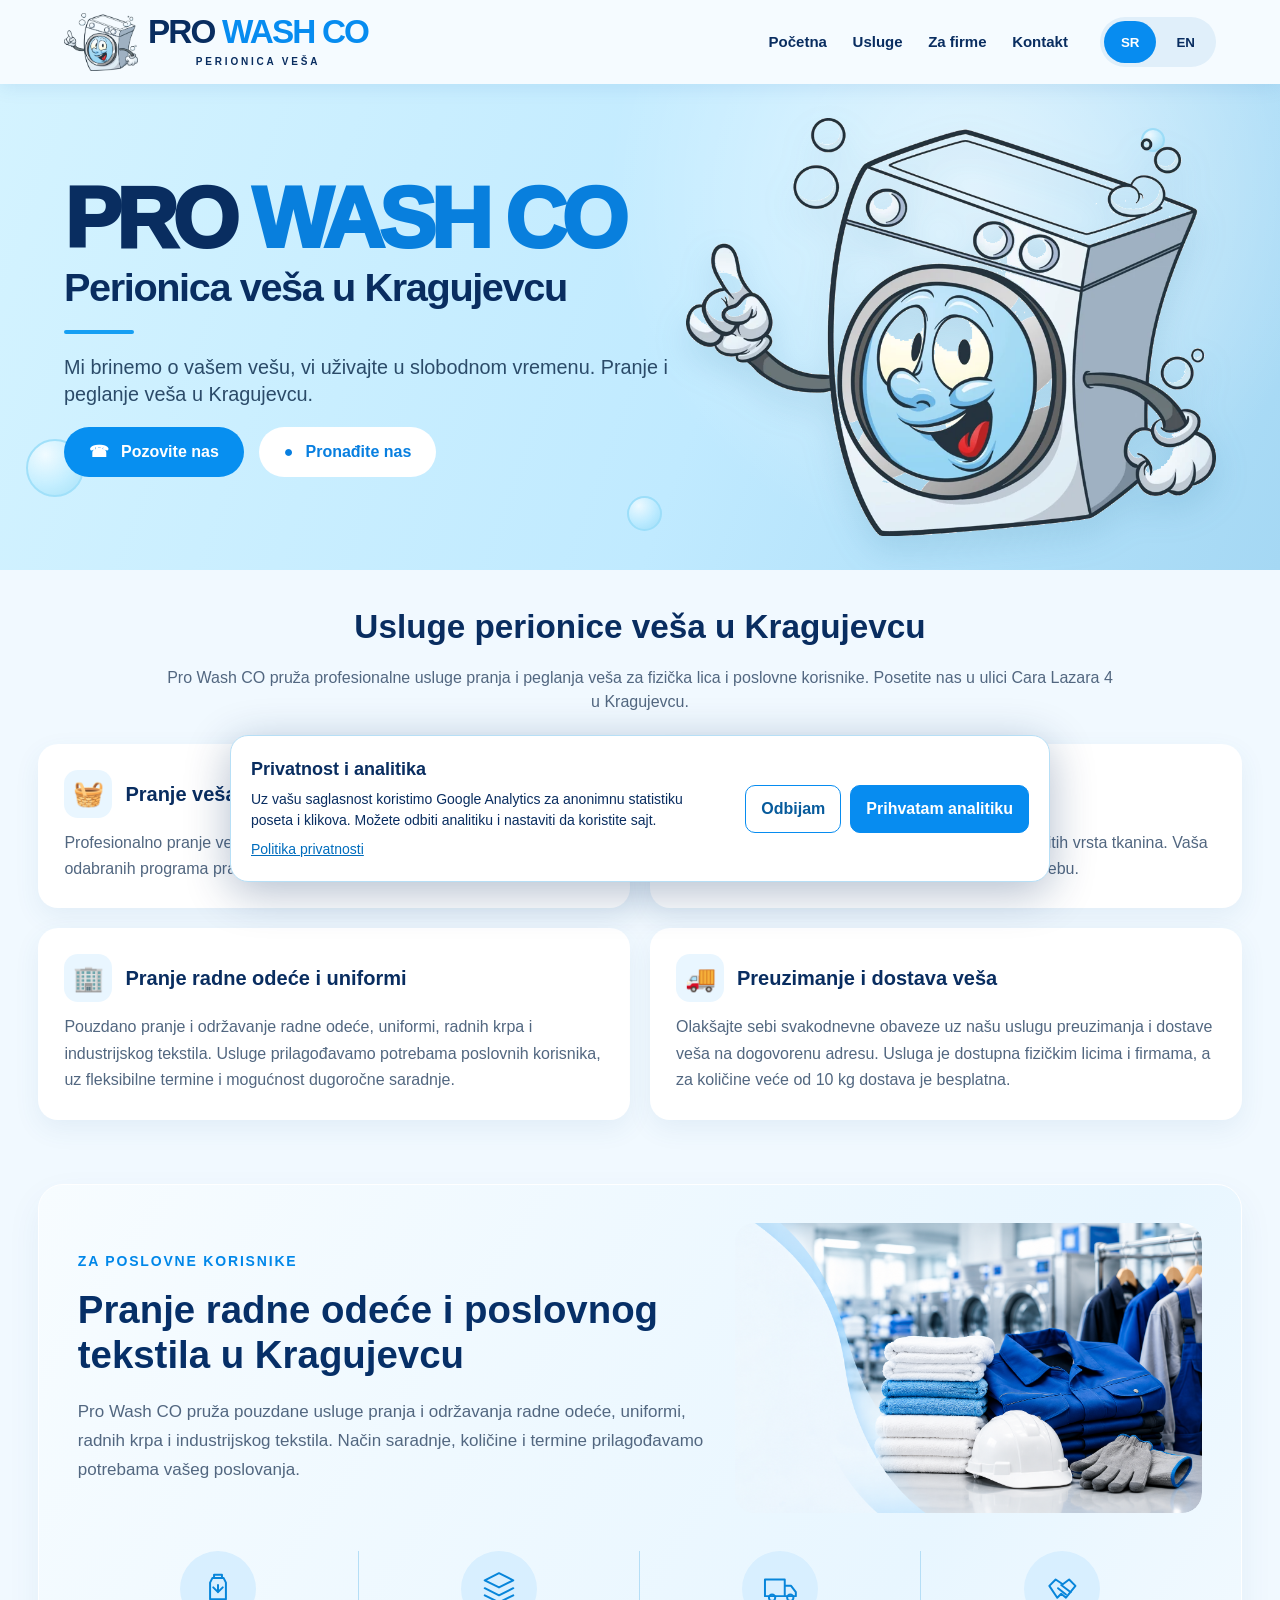
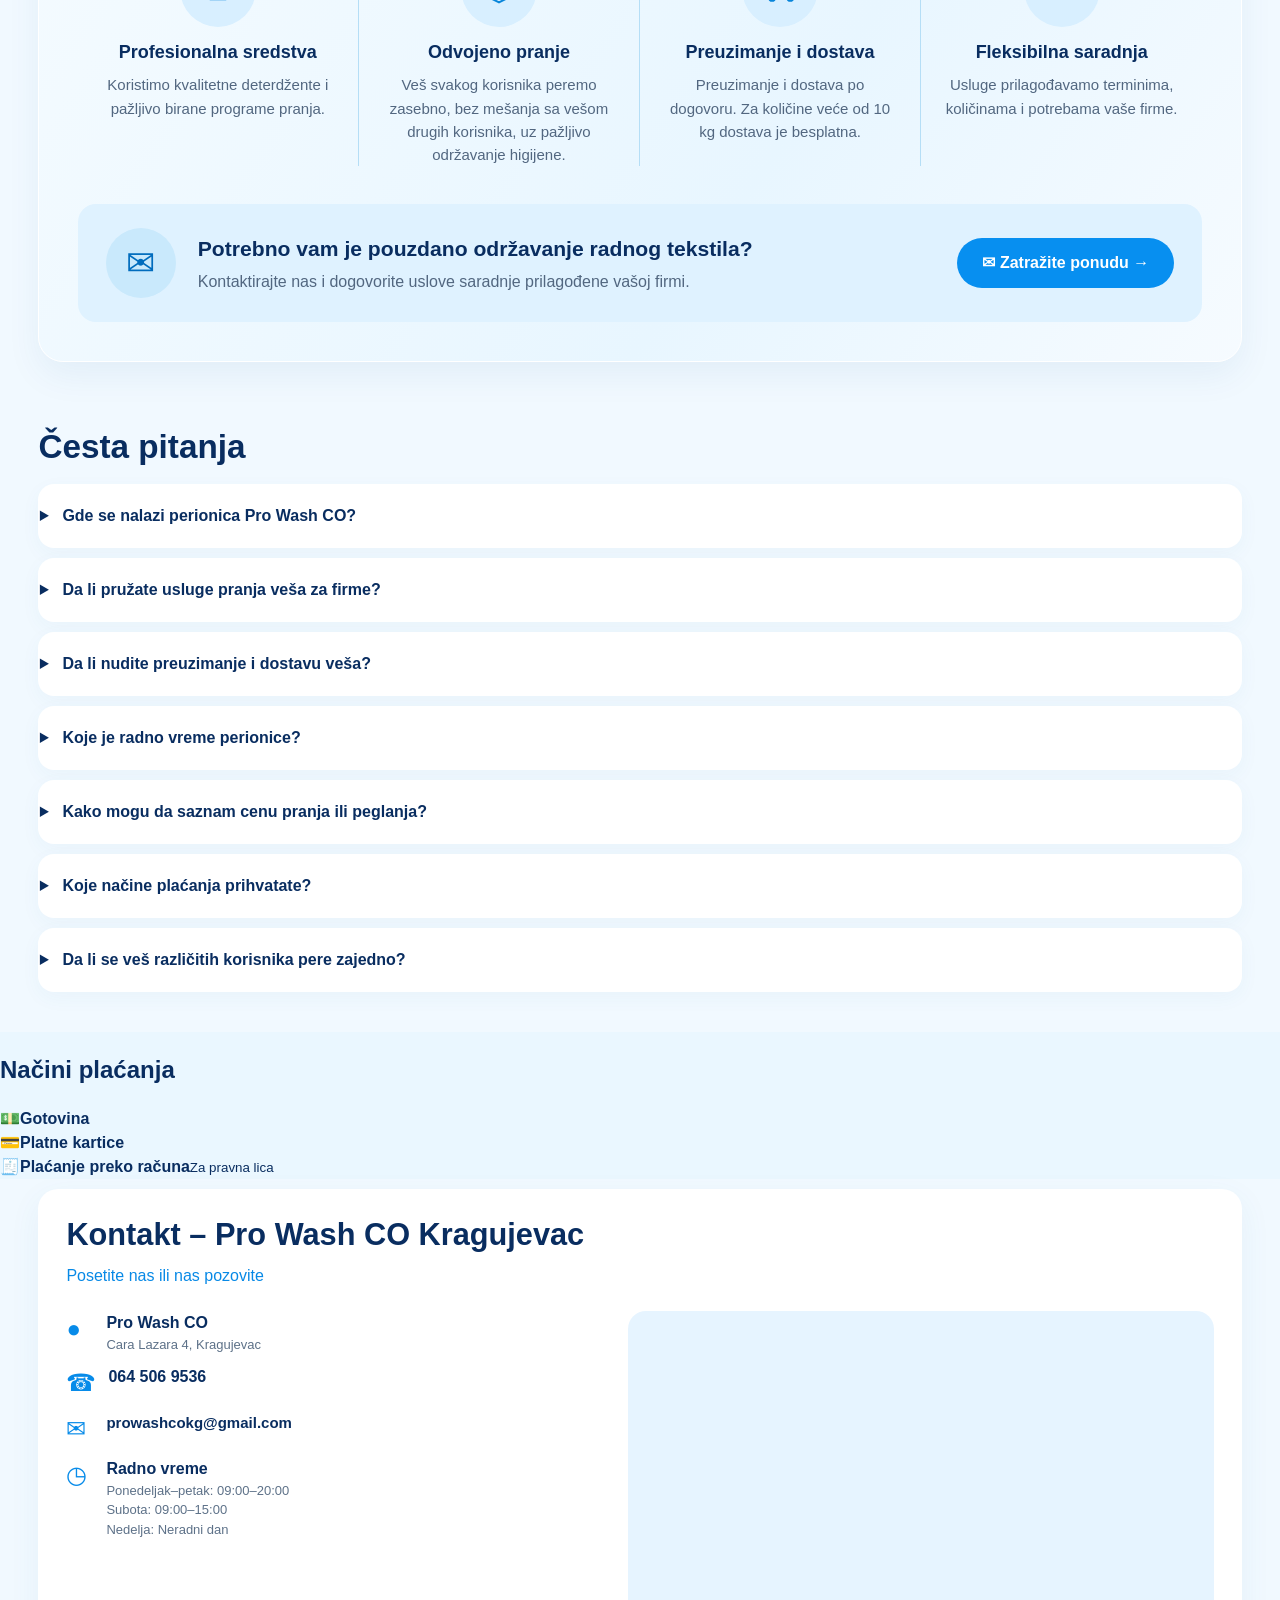
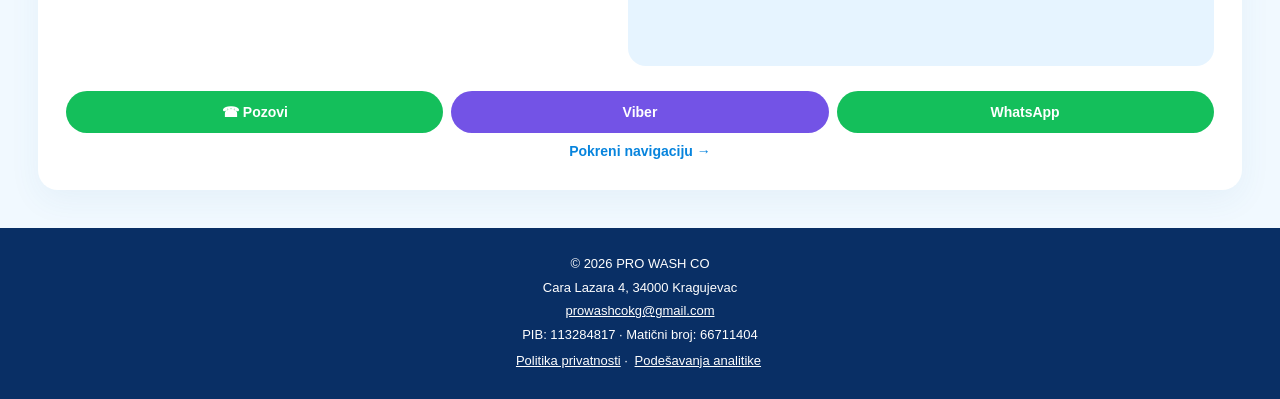
==== commit 39120a84: "Update hero and separate washing copy, add payment methods and FAQ in SR/EN" ====
--- a/index.html
+++ b/index.html
@@ -1,9 +1,10 @@
 <!doctype html>
 <html lang="sr"><head><meta charset="UTF-8"><meta name="viewport" content="width=device-width,initial-scale=1"><meta name="theme-color" content="#e9f7ff"><meta name="description" content="Pro Wash CO – perionica veša u Kragujevcu, Cara Lazara 4. Profesionalno pranje i peglanje veša za građane i firme. Pozovite 064 506 9536."><title>Perionica veša Kragujevac | Pranje i peglanje – Pro Wash CO</title><meta property="og:type" content="website"><meta property="og:locale" content="sr_RS"><meta property="og:site_name" content="Pro Wash CO"><meta property="og:title" content="Perionica veša Kragujevac | Pranje i peglanje – Pro Wash CO"><meta property="og:description" content="Profesionalno pranje i peglanje veša. Kragujevac, Cara Lazara 4. Pozovite nas: 064 506 9536."><meta property="og:url" content="https://perionicavesakragujevac.rs/"><meta property="og:image" content="https://perionicavesakragujevac.rs/pro-wash-social-preview.jpg"><meta property="og:image:secure_url" content="https://perionicavesakragujevac.rs/pro-wash-social-preview.jpg"><meta property="og:image:type" content="image/jpeg"><meta property="og:image:width" content="1200"><meta property="og:image:height" content="630"><meta property="og:image:alt" content="Pro Wash CO — perionica veša Kragujevac, Cara Lazara 4"><meta name="twitter:card" content="summary_large_image"><meta name="twitter:title" content="PRO WASH CO | Perionica veša Kragujevac"><meta name="twitter:description" content="Profesionalno pranje i peglanje veša u Kragujevcu."><meta name="twitter:image" content="https://perionicavesakragujevac.rs/pro-wash-social-preview.jpg"><link rel="canonical" href="https://perionicavesakragujevac.rs/"><meta name="robots" content="index,follow,max-image-preview:large"><meta name="color-scheme" content="light"><script type="application/ld+json">{"@context":"https://schema.org","@type":"DryCleaningOrLaundry","name":"Pro Wash CO","@id":"https://perionicavesakragujevac.rs/#business","url":"https://perionicavesakragujevac.rs/","image":"https://perionicavesakragujevac.rs/pro-wash-social-preview.jpg","telephone":"+381645069536","email":"prowashcokg@gmail.com","address":{"@type":"PostalAddress","streetAddress":"Cara Lazara 4","postalCode":"34000","addressLocality":"Kragujevac","addressCountry":"RS"},"openingHoursSpecification":[{"@type":"OpeningHoursSpecification","dayOfWeek":["Monday","Tuesday","Wednesday","Thursday","Friday"],"opens":"09:00","closes":"20:00"},{"@type":"OpeningHoursSpecification","dayOfWeek":"Saturday","opens":"09:00","closes":"15:00"}],"priceRange":"Contact for pricing"}</script><link rel="icon" href="pro-wash-maskota.webp" type="image/webp"><link rel="stylesheet" href="styles.css?v=20261008-3"></head>
 <body><header class="header"><a class="brand" href="#home"><img src="pro-wash-maskota.webp" alt="" width="74" height="74" decoding="async"><span><strong>PRO <b>WASH CO</b></strong><small data-sr="PERIONICA VEŠA" data-en="LAUNDRY SERVICE">PERIONICA VEŠA</small></span></a><button class="menu-toggle" type="button" aria-label="Otvori meni" aria-controls="main-navigation" aria-expanded="false">☰</button><nav class="nav" id="main-navigation" aria-label="Glavna navigacija"><a href="#home" data-sr="Početna" data-en="Home">Početna</a><a href="#services" data-sr="Usluge" data-en="Services">Usluge</a><a href="#business" data-sr="Za firme" data-en="Business">Za firme</a><a href="#contact" data-sr="Kontakt" data-en="Contact">Kontakt</a></nav><div class="language"><button class="lang active" data-lang="sr" type="button" aria-pressed="true">SR</button><button class="lang" data-lang="en" type="button" aria-pressed="false">EN</button></div></header>
-<main><section id="home" class="hero"><div class="hero-inner"><div class="hero-copy"><p class="hero-name">PRO <span>WASH CO</span></p><h1 data-sr="Perionica veša u Kragujevcu" data-en="Laundry service in Kragujevac">Perionica veša u Kragujevcu</h1><div class="accent"></div><p class="lead" data-sr="Čist veš, bez komplikacija. Profesionalno pranje i peglanje veša za građane i firme u Kragujevcu, Cara Lazara 4." data-en="Clean laundry, no hassle. Professional washing and ironing for individuals and businesses in Kragujevac, Cara Lazara 4.">Čist veš, bez komplikacija. Profesionalno pranje i peglanje veša za građane i firme u Kragujevcu, Cara Lazara 4.</p><div class="hero-actions"><a class="btn primary" href="tel:+381645069536"><span>☎</span><span data-sr="Pozovite nas" data-en="Call us">Pozovite nas</span></a><a class="btn white" href="https://www.google.com/maps/dir/?api=1&amp;destination=Pro%20wash%20co%2C%20Cara%20Lazara%204%2C%20Kragujevac" target="_blank" rel="noopener"><span>●</span><span data-sr="Pronađite nas" data-en="Find us">Pronađite nas</span></a></div></div><!-- Reusable promotion template: move a copy into .hero-copy to activate a future campaign. Update both languages and the offer terms. --><template id="promotion-template"><div class="october-offer"><span class="offer-tag" data-sr="SPECIJALNA PONUDA" data-en="SPECIAL OFFER">SPECIJALNA PONUDA</span><strong data-sr="Naslov buduće akcije" data-en="Future offer headline">Naslov buduće akcije</strong><span data-sr="Uslovi i trajanje akcije" data-en="Offer terms and dates">Uslovi i trajanje akcije</span><a class="btn primary" href="tel:+381645069536" data-sr="Iskoristi ponudu" data-en="Claim offer">Iskoristi ponudu</a></div></template><div class="hero-art"><img src="pro-wash-maskota.webp" alt="Maskota Pro Wash CO perionice veša u Kragujevcu" width="600" height="520" decoding="async" fetchpriority="high"></div></div><span class="bubble b1"></span><span class="bubble b2"></span><span class="bubble b3"></span></section>
+<main><section id="home" class="hero"><div class="hero-inner"><div class="hero-copy"><p class="hero-name">PRO <span>WASH CO</span></p><h1 data-sr="Perionica veša u Kragujevcu" data-en="Laundry service in Kragujevac">Perionica veša u Kragujevcu</h1><div class="accent"></div><p class="lead" data-sr="Mi brinemo o vašem vešu, vi uživajte u slobodnom vremenu. Pranje i peglanje veša u Kragujevcu." data-en="We take care of your laundry so you can enjoy your free time. Laundry and ironing services in Kragujevac.">Mi brinemo o vašem vešu, vi uživajte u slobodnom vremenu. Pranje i peglanje veša u Kragujevcu.</p><div class="hero-actions"><a class="btn primary" href="tel:+381645069536"><span>☎</span><span data-sr="Pozovite nas" data-en="Call us">Pozovite nas</span></a><a class="btn white" href="https://www.google.com/maps/dir/?api=1&amp;destination=Pro%20wash%20co%2C%20Cara%20Lazara%204%2C%20Kragujevac" target="_blank" rel="noopener"><span>●</span><span data-sr="Pronađite nas" data-en="Find us">Pronađite nas</span></a></div></div><!-- Reusable promotion template: move a copy into .hero-copy to activate a future campaign. Update both languages and the offer terms. --><template id="promotion-template"><div class="october-offer"><span class="offer-tag" data-sr="SPECIJALNA PONUDA" data-en="SPECIAL OFFER">SPECIJALNA PONUDA</span><strong data-sr="Naslov buduće akcije" data-en="Future offer headline">Naslov buduće akcije</strong><span data-sr="Uslovi i trajanje akcije" data-en="Offer terms and dates">Uslovi i trajanje akcije</span><a class="btn primary" href="tel:+381645069536" data-sr="Iskoristi ponudu" data-en="Claim offer">Iskoristi ponudu</a></div></template><div class="hero-art"><img src="pro-wash-maskota.webp" alt="Maskota Pro Wash CO perionice veša u Kragujevcu" width="600" height="520" decoding="async" fetchpriority="high"></div></div><span class="bubble b1"></span><span class="bubble b2"></span><span class="bubble b3"></span></section>
 <section class="seo-details" id="services" aria-labelledby="laundry-services-title"><div class="seo-wrap"><h2 id="laundry-services-title" data-sr="Usluge perionice veša u Kragujevcu" data-en="Laundry services in Kragujevac">Usluge perionice veša u Kragujevcu</h2><p class="seo-intro" data-sr="Pro Wash CO pruža profesionalne usluge pranja i peglanja veša za fizička lica i poslovne korisnike. Posetite nas u ulici Cara Lazara 4 u Kragujevcu." data-en="Pro Wash CO provides professional washing and ironing services for individuals and businesses. Visit us at Cara Lazara 4 in Kragujevac.">Pro Wash CO pruža profesionalne usluge pranja i peglanja veša za fizička lica i poslovne korisnike. Posetite nas u ulici Cara Lazara 4 u Kragujevcu.</p><div class="seo-grid"><article><div class="seo-card-heading"><span class="seo-card-icon" aria-hidden="true">🧺</span><h3 data-sr="Pranje veša" data-en="Laundry washing">Pranje veša</h3></div><p data-sr="Profesionalno pranje veša uz korišćenje kvalitetnih deterdženata i pažljivo odabranih programa pranja, prilagođenih različitim vrstama tekstila." data-en="Professional laundry washing using quality detergents and carefully selected wash programmes suited to different types of fabric.">Profesionalno pranje veša uz korišćenje kvalitetnih deterdženata i pažljivo odabranih programa pranja, prilagođenih različitim vrstama tekstila.</p></article><article><div class="seo-card-heading"><span class="seo-card-icon" aria-hidden="true">👔</span><h3 data-sr="Peglanje veša" data-en="Ironing services">Peglanje veša</h3></div><p data-sr="Profesionalno peglanje veša uz pažljiv tretman različitih vrsta tkanina. Vaša odeća i tekstil uredno su ispeglani i spremni za upotrebu." data-en="Professional ironing with careful handling of different fabrics. Your clothes and textiles are neatly ironed and ready to use.">Profesionalno peglanje veša uz pažljiv tretman različitih vrsta tkanina. Vaša odeća i tekstil uredno su ispeglani i spremni za upotrebu.</p></article><article><div class="seo-card-heading"><span class="seo-card-icon" aria-hidden="true">🏢</span><h3 data-sr="Pranje radne odeće i uniformi" data-en="Workwear and uniform laundry">Pranje radne odeće i uniformi</h3></div><p data-sr="Pouzdano pranje i održavanje radne odeće, uniformi, radnih krpa i industrijskog tekstila. Usluge prilagođavamo potrebama poslovnih korisnika, uz fleksibilne termine i mogućnost dugoročne saradnje." data-en="Reliable washing and care for workwear, uniforms, cleaning cloths and industrial textiles. We tailor our services to businesses, with flexible scheduling and options for long-term cooperation.">Pouzdano pranje i održavanje radne odeće, uniformi, radnih krpa i industrijskog tekstila. Usluge prilagođavamo potrebama poslovnih korisnika, uz fleksibilne termine i mogućnost dugoročne saradnje.</p></article><article><div class="seo-card-heading"><span class="seo-card-icon" aria-hidden="true">🚚</span><h3 data-sr="Preuzimanje i dostava veša" data-en="Laundry pickup and delivery">Preuzimanje i dostava veša</h3></div><p data-sr="Olakšajte sebi svakodnevne obaveze uz našu uslugu preuzimanja i dostave veša na dogovorenu adresu. Usluga je dostupna fizičkim licima i firmama, a za količine veće od 10 kg dostava je besplatna." data-en="Make laundry easier with pickup and delivery to an agreed address. The service is available to individuals and businesses, and delivery is free for loads over 10 kg.">Olakšajte sebi svakodnevne obaveze uz našu uslugu preuzimanja i dostave veša na dogovorenu adresu. Usluga je dostupna fizičkim licima i firmama, a za količine veće od 10 kg dostava je besplatna.</p></article></div></div></section>
-<section class="business-section business-showcase" id="business" aria-labelledby="business-title"><div class="business-showcase-inner"><div class="business-top"><div class="business-copy"><p class="business-eyebrow" data-sr="ZA POSLOVNE KORISNIKE" data-en="FOR BUSINESS CUSTOMERS">ZA POSLOVNE KORISNIKE</p><h2 id="business-title" data-sr="Pranje radne odeće i poslovnog tekstila u Kragujevcu" data-en="Workwear and business textile laundry in Kragujevac">Pranje radne odeće i poslovnog tekstila u Kragujevcu</h2><p class="business-intro" data-sr="Pro Wash CO pruža pouzdane usluge pranja i održavanja radne odeće, uniformi, radnih krpa i industrijskog tekstila. Način saradnje, količine i termine prilagođavamo potrebama vašeg poslovanja." data-en="Pro Wash CO provides reliable washing and care for workwear, uniforms, cleaning cloths and industrial textiles. We tailor service terms, quantities and schedules to your business needs.">Pro Wash CO pruža pouzdane usluge pranja i održavanja radne odeće, uniformi, radnih krpa i industrijskog tekstila. Način saradnje, količine i termine prilagođavamo potrebama vašeg poslovanja.</p></div><div class="business-art"><img src="Profesionalna%20industrijska%20ve%C5%A1eraj%20scena.png" alt="Složene radne uniforme, peškiri i zaštitna oprema u profesionalnoj perionici veša" loading="lazy" decoding="async" width="1536" height="1024"></div></div><div class="business-features"><article class="business-feature"><span class="business-feature-icon"><svg viewBox="0 0 48 48" width="38" height="38" fill="none" stroke="currentColor" stroke-width="2.5" stroke-linecap="round" stroke-linejoin="round" aria-hidden="true"><path d="M17 10h14l3 6v21H14V16l3-6Z"/><path d="M19 10V6h10v4M18 22l6 6 6-6M24 28v-9"/></svg></span><h3 data-sr="Profesionalna sredstva" data-en="Professional products">Profesionalna sredstva</h3><p data-sr="Koristimo kvalitetne deterdžente i pažljivo birane programe pranja." data-en="We use quality detergents and carefully selected washing programmes.">Koristimo kvalitetne deterdžente i pažljivo birane programe pranja.</p></article><article class="business-feature"><span class="business-feature-icon"><svg viewBox="0 0 48 48" width="38" height="38" fill="none" stroke="currentColor" stroke-width="2.5" stroke-linecap="round" stroke-linejoin="round" aria-hidden="true"><path d="M24 4 42 13 24 22 6 13 24 4ZM6 23l18 9 18-9M6 32l18 9 18-9"/></svg></span><h3 data-sr="Odvojeno pranje" data-en="Separate washing">Odvojeno pranje</h3><p data-sr="Radni tekstil peremo odvojeno od veša drugih korisnika." data-en="We wash work textiles separately from other customers' laundry.">Radni tekstil peremo odvojeno od veša drugih korisnika.</p></article><article class="business-feature"><span class="business-feature-icon"><svg viewBox="0 0 48 48" width="38" height="38" fill="none" stroke="currentColor" stroke-width="2.5" stroke-linecap="round" stroke-linejoin="round" aria-hidden="true"><path d="M5 12h25v21H5zM30 20h8l6 8v5H30z"/><circle cx="14" cy="35" r="4"/><circle cx="37" cy="35" r="4"/></svg></span><h3 data-sr="Preuzimanje i dostava" data-en="Pickup and delivery">Preuzimanje i dostava</h3><p data-sr="Preuzimanje i dostava po dogovoru. Za količine veće od 10 kg dostava je besplatna." data-en="Pickup and delivery by arrangement. Delivery is free for loads over 10 kg.">Preuzimanje i dostava po dogovoru. Za količine veće od 10 kg dostava je besplatna.</p></article><article class="business-feature"><span class="business-feature-icon"><svg viewBox="0 0 48 48" width="38" height="38" fill="none" stroke="currentColor" stroke-width="2.5" stroke-linecap="round" stroke-linejoin="round" aria-hidden="true"><path d="m8 20 8-8 9 6 8-6 8 8-12 15-6-5-5 5-10-15Z"/><path d="m19 23 10 8M23 19l12 9"/></svg></span><h3 data-sr="Fleksibilna saradnja" data-en="Flexible cooperation">Fleksibilna saradnja</h3><p data-sr="Usluge prilagođavamo terminima, količinama i potrebama vaše firme." data-en="We tailor schedules, quantities and services to your business.">Usluge prilagođavamo terminima, količinama i potrebama vaše firme.</p></article></div><div class="business-action"><div class="business-action-mark" aria-hidden="true">✉</div><div class="business-action-copy"><h3 data-sr="Potrebno vam je pouzdano održavanje radnog tekstila?" data-en="Need reliable care for your work textiles?">Potrebno vam je pouzdano održavanje radnog tekstila?</h3><p data-sr="Kontaktirajte nas i dogovorite uslove saradnje prilagođene vašoj firmi." data-en="Contact us to discuss service terms tailored to your business.">Kontaktirajte nas i dogovorite uslove saradnje prilagođene vašoj firmi.</p></div><a class="btn primary business-action-btn" href="mailto:prowashcokg@gmail.com?subject=Upit%20za%20poslovnu%20saradnju" data-sr="✉ Zatražite ponudu →" data-en="✉ Request a quote →">✉ Zatražite ponudu →</a></div></div></section>
-<section class="faq-section" id="faq" aria-labelledby="faq-title"><div class="seo-wrap"><h2 id="faq-title" data-sr="Česta pitanja" data-en="Frequently asked questions">Česta pitanja</h2><details><summary data-sr="Gde se nalazi perionica Pro Wash CO?" data-en="Where is Pro Wash CO located?">Gde se nalazi perionica Pro Wash CO?</summary><p data-sr="Nalazimo se u ulici Cara Lazara 4, 34000 Kragujevac." data-en="We are located at Cara Lazara 4, 34000 Kragujevac, Serbia.">Nalazimo se u ulici Cara Lazara 4, 34000 Kragujevac.</p></details><details><summary data-sr="Da li pružate usluge pranja veša za firme?" data-en="Do you provide laundry services for businesses?">Da li pružate usluge pranja veša za firme?</summary><p data-sr="Da. Peremo radnu odeću, uniforme, radne krpe i drugi poslovni tekstil. Uslove saradnje dogovaramo pojedinačno." data-en="Yes. We wash workwear, uniforms, cleaning cloths and other business textiles. We arrange service terms individually.">Da. Peremo radnu odeću, uniforme, radne krpe i drugi poslovni tekstil. Uslove saradnje dogovaramo pojedinačno.</p></details><details><summary data-sr="Da li nudite preuzimanje i dostavu veša?" data-en="Do you offer laundry pickup and delivery?">Da li nudite preuzimanje i dostavu veša?</summary><p data-sr="Nudimo uslugu preuzimanja i dostave veša za sve korisnike, uz prethodni dogovor. Za količine veće od 10 kg dostava je besplatna." data-en="We offer laundry pickup and delivery for all customers by prior arrangement. Delivery is free for loads over 10 kg.">Nudimo uslugu preuzimanja i dostave veša za sve korisnike, uz prethodni dogovor. Za količine veće od 10 kg dostava je besplatna.</p></details><details><summary data-sr="Koje je radno vreme perionice?" data-en="What are your opening hours?">Koje je radno vreme perionice?</summary><p data-sr="Radimo ponedeljkom do petka od 09:00 do 20:00 i subotom od 09:00 do 15:00. Nedeljom ne radimo." data-en="We are open Monday to Friday from 09:00 to 20:00 and Saturday from 09:00 to 15:00. Closed on Sunday.">Radimo ponedeljkom do petka od 09:00 do 20:00 i subotom od 09:00 do 15:00. Nedeljom ne radimo.</p></details><details><summary data-sr="Kako mogu da saznam cenu pranja ili peglanja?" data-en="How can I get a washing or ironing quote?">Kako mogu da saznam cenu pranja ili peglanja?</summary><p data-sr="Pozovite nas na 064 506 9536 ili pošaljite poruku kako bismo proverili vrstu i količinu veša i dali informacije o ceni." data-en="Call +381 64 506 9536 or message us so we can discuss the type and quantity of laundry and provide pricing information.">Pozovite nas na 064 506 9536 ili pošaljite poruku kako bismo proverili vrstu i količinu veša i dali informacije o ceni.</p></details></div></section>
+<section class="business-section business-showcase" id="business" aria-labelledby="business-title"><div class="business-showcase-inner"><div class="business-top"><div class="business-copy"><p class="business-eyebrow" data-sr="ZA POSLOVNE KORISNIKE" data-en="FOR BUSINESS CUSTOMERS">ZA POSLOVNE KORISNIKE</p><h2 id="business-title" data-sr="Pranje radne odeće i poslovnog tekstila u Kragujevcu" data-en="Workwear and business textile laundry in Kragujevac">Pranje radne odeće i poslovnog tekstila u Kragujevcu</h2><p class="business-intro" data-sr="Pro Wash CO pruža pouzdane usluge pranja i održavanja radne odeće, uniformi, radnih krpa i industrijskog tekstila. Način saradnje, količine i termine prilagođavamo potrebama vašeg poslovanja." data-en="Pro Wash CO provides reliable washing and care for workwear, uniforms, cleaning cloths and industrial textiles. We tailor service terms, quantities and schedules to your business needs.">Pro Wash CO pruža pouzdane usluge pranja i održavanja radne odeće, uniformi, radnih krpa i industrijskog tekstila. Način saradnje, količine i termine prilagođavamo potrebama vašeg poslovanja.</p></div><div class="business-art"><img src="Profesionalna%20industrijska%20ve%C5%A1eraj%20scena.png" alt="Složene radne uniforme, peškiri i zaštitna oprema u profesionalnoj perionici veša" loading="lazy" decoding="async" width="1536" height="1024"></div></div><div class="business-features"><article class="business-feature"><span class="business-feature-icon"><svg viewBox="0 0 48 48" width="38" height="38" fill="none" stroke="currentColor" stroke-width="2.5" stroke-linecap="round" stroke-linejoin="round" aria-hidden="true"><path d="M17 10h14l3 6v21H14V16l3-6Z"/><path d="M19 10V6h10v4M18 22l6 6 6-6M24 28v-9"/></svg></span><h3 data-sr="Profesionalna sredstva" data-en="Professional products">Profesionalna sredstva</h3><p data-sr="Koristimo kvalitetne deterdžente i pažljivo birane programe pranja." data-en="We use quality detergents and carefully selected washing programmes.">Koristimo kvalitetne deterdžente i pažljivo birane programe pranja.</p></article><article class="business-feature"><span class="business-feature-icon"><svg viewBox="0 0 48 48" width="38" height="38" fill="none" stroke="currentColor" stroke-width="2.5" stroke-linecap="round" stroke-linejoin="round" aria-hidden="true"><path d="M24 4 42 13 24 22 6 13 24 4ZM6 23l18 9 18-9M6 32l18 9 18-9"/></svg></span><h3 data-sr="Odvojeno pranje" data-en="Separate washing">Odvojeno pranje</h3><p data-sr="Veš svakog korisnika peremo zasebno, bez mešanja sa vešom drugih korisnika, uz pažljivo održavanje higijene." data-en="We wash each customer’s laundry separately, without mixing it with other customers’ items, while maintaining careful hygiene standards.">Veš svakog korisnika peremo zasebno, bez mešanja sa vešom drugih korisnika, uz pažljivo održavanje higijene.</p></article><article class="business-feature"><span class="business-feature-icon"><svg viewBox="0 0 48 48" width="38" height="38" fill="none" stroke="currentColor" stroke-width="2.5" stroke-linecap="round" stroke-linejoin="round" aria-hidden="true"><path d="M5 12h25v21H5zM30 20h8l6 8v5H30z"/><circle cx="14" cy="35" r="4"/><circle cx="37" cy="35" r="4"/></svg></span><h3 data-sr="Preuzimanje i dostava" data-en="Pickup and delivery">Preuzimanje i dostava</h3><p data-sr="Preuzimanje i dostava po dogovoru. Za količine veće od 10 kg dostava je besplatna." data-en="Pickup and delivery by arrangement. Delivery is free for loads over 10 kg.">Preuzimanje i dostava po dogovoru. Za količine veće od 10 kg dostava je besplatna.</p></article><article class="business-feature"><span class="business-feature-icon"><svg viewBox="0 0 48 48" width="38" height="38" fill="none" stroke="currentColor" stroke-width="2.5" stroke-linecap="round" stroke-linejoin="round" aria-hidden="true"><path d="m8 20 8-8 9 6 8-6 8 8-12 15-6-5-5 5-10-15Z"/><path d="m19 23 10 8M23 19l12 9"/></svg></span><h3 data-sr="Fleksibilna saradnja" data-en="Flexible cooperation">Fleksibilna saradnja</h3><p data-sr="Usluge prilagođavamo terminima, količinama i potrebama vaše firme." data-en="We tailor schedules, quantities and services to your business.">Usluge prilagođavamo terminima, količinama i potrebama vaše firme.</p></article></div><div class="business-action"><div class="business-action-mark" aria-hidden="true">✉</div><div class="business-action-copy"><h3 data-sr="Potrebno vam je pouzdano održavanje radnog tekstila?" data-en="Need reliable care for your work textiles?">Potrebno vam je pouzdano održavanje radnog tekstila?</h3><p data-sr="Kontaktirajte nas i dogovorite uslove saradnje prilagođene vašoj firmi." data-en="Contact us to discuss service terms tailored to your business.">Kontaktirajte nas i dogovorite uslove saradnje prilagođene vašoj firmi.</p></div><a class="btn primary business-action-btn" href="mailto:prowashcokg@gmail.com?subject=Upit%20za%20poslovnu%20saradnju" data-sr="✉ Zatražite ponudu →" data-en="✉ Request a quote →">✉ Zatražite ponudu →</a></div></div></section>
+<section class="faq-section" id="faq" aria-labelledby="faq-title"><div class="seo-wrap"><h2 id="faq-title" data-sr="Česta pitanja" data-en="Frequently asked questions">Česta pitanja</h2><details><summary data-sr="Gde se nalazi perionica Pro Wash CO?" data-en="Where is Pro Wash CO located?">Gde se nalazi perionica Pro Wash CO?</summary><p data-sr="Nalazimo se u ulici Cara Lazara 4, 34000 Kragujevac." data-en="We are located at Cara Lazara 4, 34000 Kragujevac, Serbia.">Nalazimo se u ulici Cara Lazara 4, 34000 Kragujevac.</p></details><details><summary data-sr="Da li pružate usluge pranja veša za firme?" data-en="Do you provide laundry services for businesses?">Da li pružate usluge pranja veša za firme?</summary><p data-sr="Da. Peremo radnu odeću, uniforme, radne krpe i drugi poslovni tekstil. Uslove saradnje dogovaramo pojedinačno." data-en="Yes. We wash workwear, uniforms, cleaning cloths and other business textiles. We arrange service terms individually.">Da. Peremo radnu odeću, uniforme, radne krpe i drugi poslovni tekstil. Uslove saradnje dogovaramo pojedinačno.</p></details><details><summary data-sr="Da li nudite preuzimanje i dostavu veša?" data-en="Do you offer laundry pickup and delivery?">Da li nudite preuzimanje i dostavu veša?</summary><p data-sr="Nudimo uslugu preuzimanja i dostave veša za sve korisnike, uz prethodni dogovor. Za količine veće od 10 kg dostava je besplatna." data-en="We offer laundry pickup and delivery for all customers by prior arrangement. Delivery is free for loads over 10 kg.">Nudimo uslugu preuzimanja i dostave veša za sve korisnike, uz prethodni dogovor. Za količine veće od 10 kg dostava je besplatna.</p></details><details><summary data-sr="Koje je radno vreme perionice?" data-en="What are your opening hours?">Koje je radno vreme perionice?</summary><p data-sr="Radimo ponedeljkom do petka od 09:00 do 20:00 i subotom od 09:00 do 15:00. Nedeljom ne radimo." data-en="We are open Monday to Friday from 09:00 to 20:00 and Saturday from 09:00 to 15:00. Closed on Sunday.">Radimo ponedeljkom do petka od 09:00 do 20:00 i subotom od 09:00 do 15:00. Nedeljom ne radimo.</p></details><details><summary data-sr="Kako mogu da saznam cenu pranja ili peglanja?" data-en="How can I get a washing or ironing quote?">Kako mogu da saznam cenu pranja ili peglanja?</summary><p data-sr="Pozovite nas na 064 506 9536 ili pošaljite poruku kako bismo proverili vrstu i količinu veša i dali informacije o ceni." data-en="Call +381 64 506 9536 or message us so we can discuss the type and quantity of laundry and provide pricing information.">Pozovite nas na 064 506 9536 ili pošaljite poruku kako bismo proverili vrstu i količinu veša i dali informacije o ceni.</p></details><details><summary data-sr="Koje načine plaćanja prihvatate?" data-en="Which payment methods do you accept?">Koje načine plaćanja prihvatate?</summary><p data-sr="Plaćanje je moguće gotovinom, platnim karticama, kao i preko računa za pravna lica." data-en="We accept cash and payment cards, as well as payment by invoice for business customers.">Plaćanje je moguće gotovinom, platnim karticama, kao i preko računa za pravna lica.</p></details><details><summary data-sr="Da li se veš različitih korisnika pere zajedno?" data-en="Is laundry from different customers washed together?">Da li se veš različitih korisnika pere zajedno?</summary><p data-sr="Ne. Veš svakog korisnika peremo zasebno, bez mešanja sa vešom drugih korisnika, uz pažljivo održavanje higijene." data-en="No. We wash each customer’s laundry separately, without mixing it with other customers’ items, while maintaining careful hygiene standards.">Ne. Veš svakog korisnika peremo zasebno, bez mešanja sa vešom drugih korisnika, uz pažljivo održavanje higijene.</p></details></div></section>
+<section class="payment-section" id="payment" aria-labelledby="payment-title"><div class="payment-inner"><h2 id="payment-title" data-sr="Načini plaćanja" data-en="Payment methods">Načini plaćanja</h2><div class="payment-grid"><div class="payment-option"><span class="payment-icon" aria-hidden="true">💵</span><strong data-sr="Gotovina" data-en="Cash">Gotovina</strong></div><div class="payment-option"><span class="payment-icon" aria-hidden="true">💳</span><strong data-sr="Platne kartice" data-en="Payment cards">Platne kartice</strong></div><div class="payment-option"><span class="payment-icon" aria-hidden="true">🧾</span><strong data-sr="Plaćanje preko računa" data-en="Payment by invoice">Plaćanje preko računa</strong><small data-sr="Za pravna lica" data-en="For business customers">Za pravna lica</small></div></div></div></section>
 <section class="lower"><div class="contact-panel" id="contact"><h2 data-sr="Kontakt – Pro Wash CO Kragujevac" data-en="Contact – Pro Wash CO Kragujevac">Kontakt – Pro Wash CO Kragujevac</h2><p class="contact-sub" data-sr="Posetite nas ili nas pozovite" data-en="Visit us or give us a call">Posetite nas ili nas pozovite</p><div class="contact-info"><div><span>●</span><p><strong>Pro Wash CO</strong><small>Cara Lazara 4, Kragujevac</small></p></div><div><span>☎</span><p><a href="tel:+381645069536">064 506 9536</a></p></div><div><span>✉</span><p><a href="mailto:prowashcokg@gmail.com">prowashcokg@gmail.com</a></p></div><div><span>◷</span><p><strong data-sr="Radno vreme" data-en="Opening hours">Radno vreme</strong><small data-sr="Ponedeljak–petak: 09:00–20:00" data-en="Monday–Friday: 09:00–20:00">Ponedeljak–petak: 09:00–20:00</small><small data-sr="Subota: 09:00–15:00" data-en="Saturday: 09:00–15:00">Subota: 09:00–15:00</small><small data-sr="Nedelja: Neradni dan" data-en="Sunday: Closed">Nedelja: Neradni dan</small></p></div></div><div class="map" id="location"><iframe title="Pro Wash CO mapa" src="https://www.google.com/maps/embed?pb=!1m18!1m12!1m3!1d195.56737152766618!2d20.91121590277835!3d44.01359093641558!2m3!1f0!2f0!3f0!3m2!1i1024!2i768!4f13.1!3m3!1m2!1s0x475721cd93192d49%3A0x7fcd55acb1c25c2f!2sPro%20wash%20co!5e0!3m2!1ssr!2srs!4v1791129931110!5m2!1ssr!2srs" loading="lazy" referrerpolicy="strict-origin-when-cross-origin" allowfullscreen></iframe></div><div class="contact-actions"><a href="tel:+381645069536" class="btn call" data-sr="☎ Pozovi" data-en="☎ Call">☎ Pozovi</a><a href="viber://chat?number=%2B381645069536" class="btn viber">Viber</a><a href="https://wa.me/381645069536" target="_blank" rel="noopener" class="btn whatsapp">WhatsApp</a><a class="directions" href="https://www.google.com/maps/dir/?api=1&amp;destination=Pro%20wash%20co%2C%20Cara%20Lazara%204%2C%20Kragujevac" target="_blank" rel="noopener" data-sr="Pokreni navigaciju →" data-en="Get directions →">Pokreni navigaciju →</a></div></div></section>
 </main><div class="mobile-contact-bar" aria-label="Brzi kontakt"><a class="mobile-call" href="tel:+381645069536" data-sr="☎ Pozovi" data-en="☎ Call">☎ Pozovi</a><a class="mobile-whatsapp" href="https://wa.me/381645069536" target="_blank" rel="noopener noreferrer">WhatsApp</a></div><footer style="text-align:center;line-height:1.8;padding:24px 16px">© <span id="year"></span> PRO WASH CO<br><span data-sr="Cara Lazara 4, 34000 Kragujevac" data-en="Cara Lazara 4, 34000 Kragujevac">Cara Lazara 4, 34000 Kragujevac</span><br><a href="mailto:prowashcokg@gmail.com">prowashcokg@gmail.com</a><br><span data-sr="PIB: 113284817 · Matični broj: 66711404" data-en="Tax ID (PIB): 113284817 · Registration number: 66711404">PIB: 113284817 · Matični broj: 66711404</span> <br><a href="privacy.html" data-sr="Politika privatnosti" data-en="Privacy policy">Politika privatnosti</a> · <button type="button" id="cookie-settings" class="cookie-settings" data-sr="Podešavanja analitike" data-en="Analytics settings">Podešavanja analitike</button></footer><section class="cookie-banner" id="cookie-banner" aria-label="Podešavanja analitike" hidden><div class="cookie-copy"><strong data-sr="Privatnost i analitika" data-en="Privacy and analytics">Privatnost i analitika</strong><p data-sr="Uz vašu saglasnost koristimo Google Analytics za anonimnu statistiku poseta i klikova. Možete odbiti analitiku i nastaviti da koristite sajt." data-en="With your consent, we use Google Analytics for website visit and click statistics. You can decline analytics and still use the website.">Uz vašu saglasnost koristimo Google Analytics za statistiku poseta i klikova. Možete odbiti analitiku i nastaviti da koristite sajt.</p><a href="privacy.html" data-sr="Politika privatnosti" data-en="Privacy policy">Politika privatnosti</a></div><div class="cookie-actions"><button id="cookie-reject" type="button" data-sr="Odbijam" data-en="Decline">Odbijam</button><button id="cookie-accept" type="button" data-sr="Prihvatam analitiku" data-en="Accept analytics">Prihvatam analitiku</button></div></section><script src="script.js?v=20261008-3"></script></body></html>
--- a/styles.css
+++ b/styles.css
@@ -24,3 +24,13 @@
 
 /* Real laundry image replacing illustrative SVG */
 .business-art{overflow:hidden;border-radius:20px;min-width:0}.business-art img{display:block;width:100%;height:290px;object-fit:cover;object-position:65% 54%;border-radius:20px}@media(max-width:900px){.business-art img{height:auto;max-height:340px;object-fit:cover}}@media(max-width:540px){.business-art{display:block}.business-art img{height:215px;object-fit:cover;object-position:70% 50%}}
+
+/* Contact: balanced information and visible full-size map */
+.contact-panel{grid-template-columns:minmax(0,0.95fr) minmax(0,1.05fr);column-gap:32px;row-gap:10px;align-items:start}
+.contact-panel h2,.contact-panel .contact-sub{grid-column:1/-1}
+.contact-panel .contact-info{grid-column:1;grid-row:3;min-width:0}
+.contact-panel .map{grid-column:2;grid-row:3;min-width:0;height:355px;min-height:355px;border-radius:18px;background:#e6f4ff}
+.contact-panel .map iframe{display:block;width:100%;height:100%;min-height:355px;border:0}
+.contact-panel .contact-actions{grid-column:1/-1;grid-row:4;margin-top:15px}
+@media(max-width:800px){.contact-panel{grid-template-columns:minmax(0,1fr) minmax(0,1fr);column-gap:18px}.contact-panel .map{height:335px;min-height:335px}.contact-panel .map iframe{min-height:335px}}
+@media(max-width:650px){.contact-panel{grid-template-columns:1fr}.contact-panel h2,.contact-panel .contact-sub,.contact-panel .contact-info,.contact-panel .map,.contact-panel .contact-actions{grid-column:1}.contact-panel .contact-info{grid-row:3}.contact-panel .map{grid-row:4;height:280px;min-height:280px;margin-top:12px}.contact-panel .map iframe{min-height:280px}.contact-panel .contact-actions{grid-row:5}}
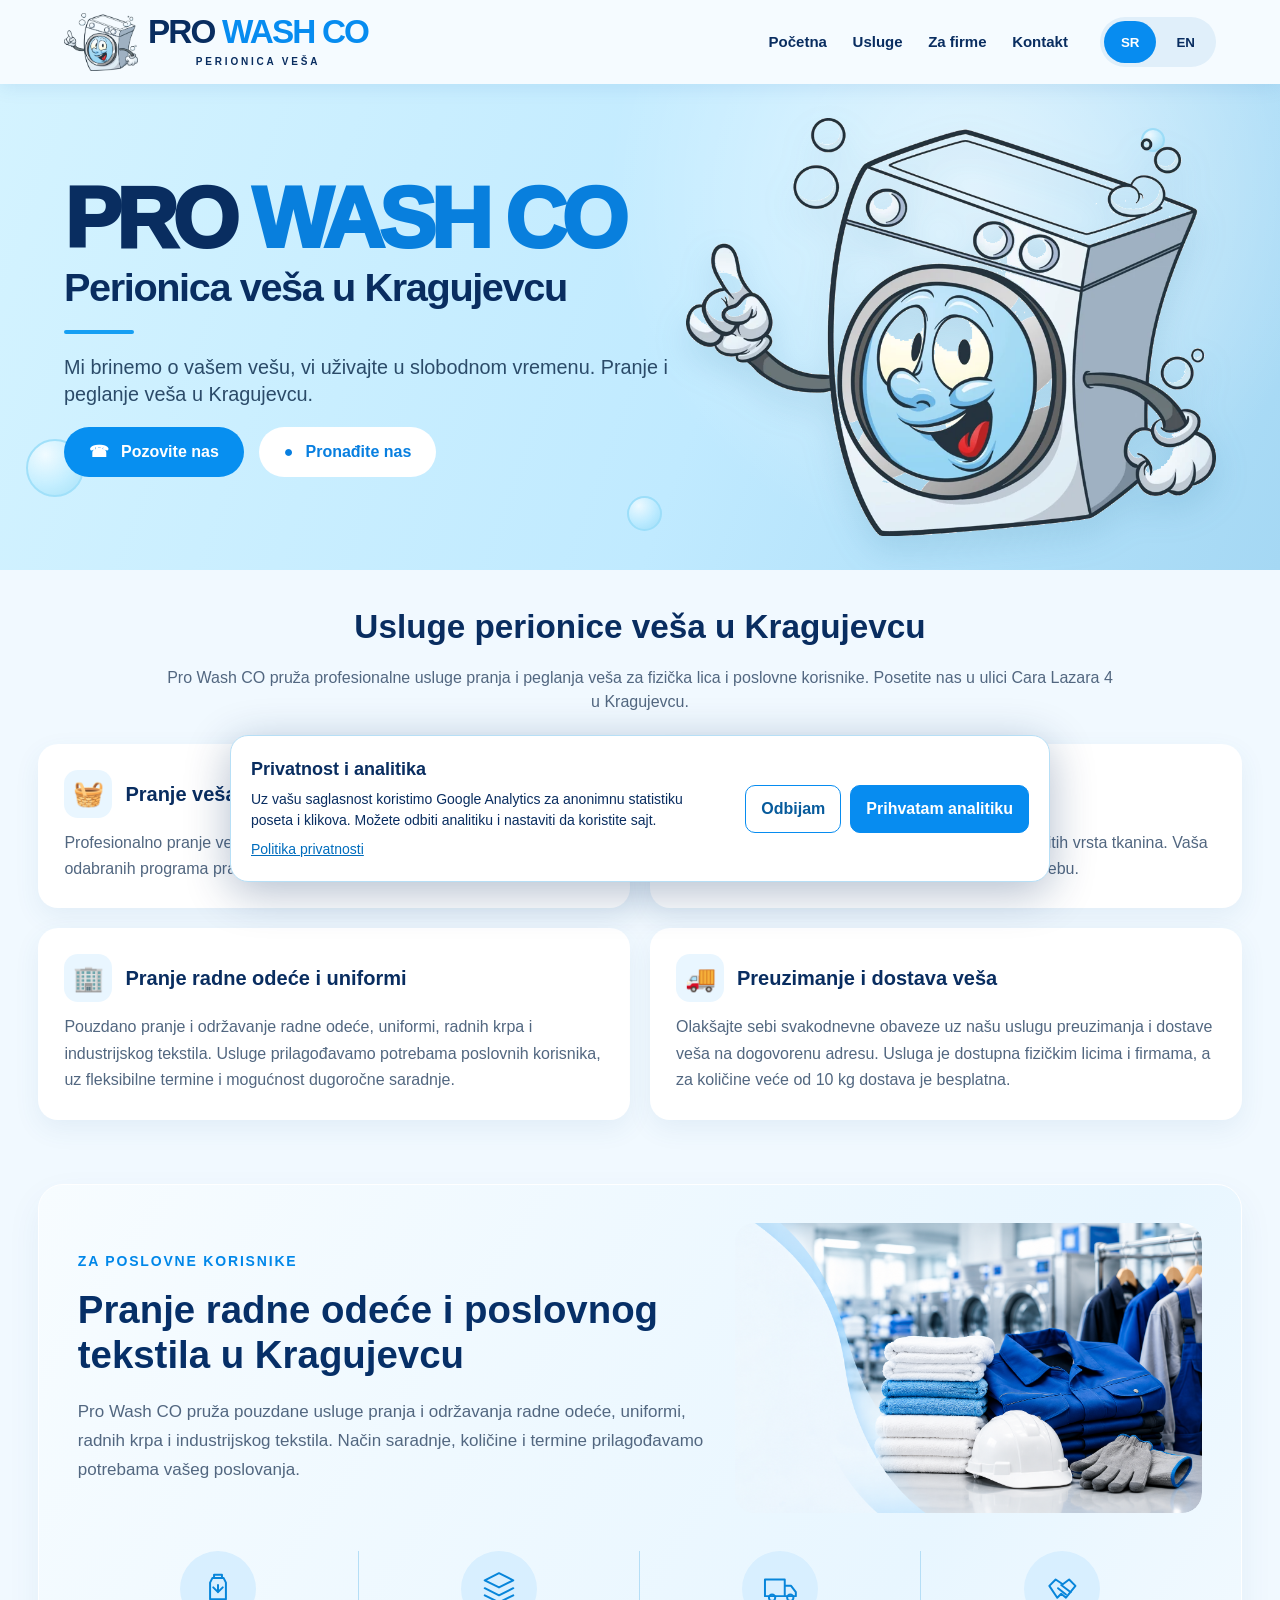
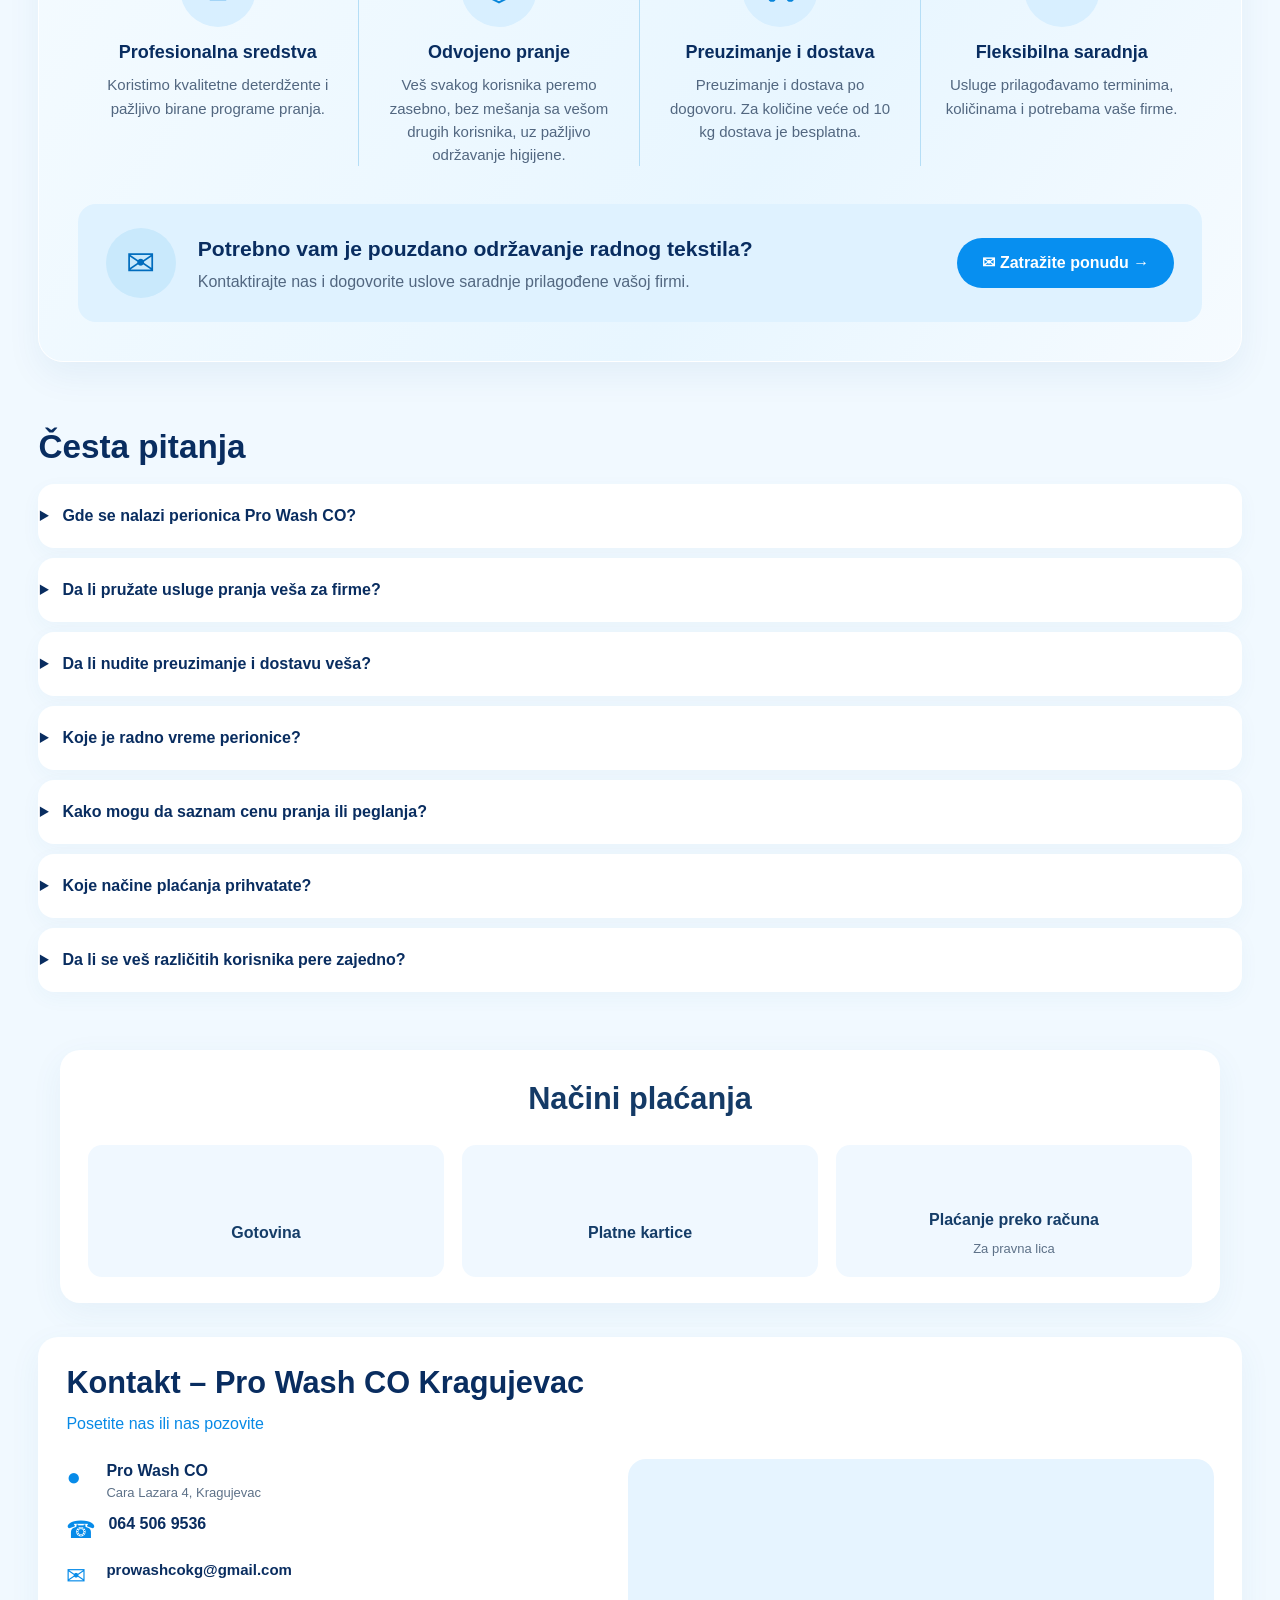
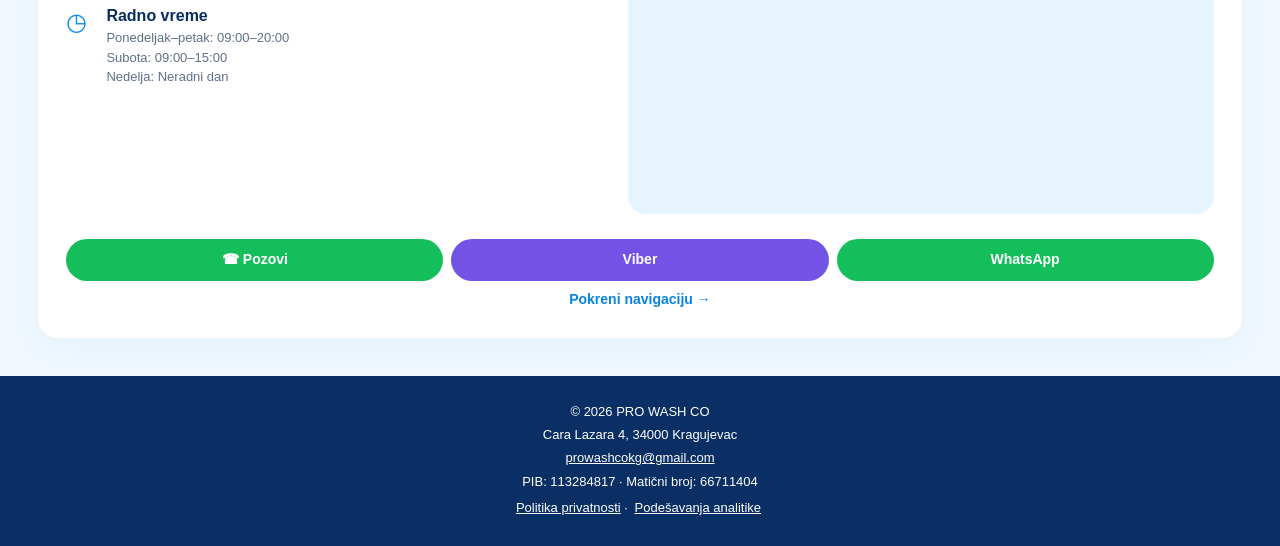
==== commit ab3dea4c: "Replace payment emoji with consistent inline SVG icons" ====
--- a/index.html
+++ b/index.html
@@ -5,6 +5,6 @@
 <section class="seo-details" id="services" aria-labelledby="laundry-services-title"><div class="seo-wrap"><h2 id="laundry-services-title" data-sr="Usluge perionice veša u Kragujevcu" data-en="Laundry services in Kragujevac">Usluge perionice veša u Kragujevcu</h2><p class="seo-intro" data-sr="Pro Wash CO pruža profesionalne usluge pranja i peglanja veša za fizička lica i poslovne korisnike. Posetite nas u ulici Cara Lazara 4 u Kragujevcu." data-en="Pro Wash CO provides professional washing and ironing services for individuals and businesses. Visit us at Cara Lazara 4 in Kragujevac.">Pro Wash CO pruža profesionalne usluge pranja i peglanja veša za fizička lica i poslovne korisnike. Posetite nas u ulici Cara Lazara 4 u Kragujevcu.</p><div class="seo-grid"><article><div class="seo-card-heading"><span class="seo-card-icon" aria-hidden="true">🧺</span><h3 data-sr="Pranje veša" data-en="Laundry washing">Pranje veša</h3></div><p data-sr="Profesionalno pranje veša uz korišćenje kvalitetnih deterdženata i pažljivo odabranih programa pranja, prilagođenih različitim vrstama tekstila." data-en="Professional laundry washing using quality detergents and carefully selected wash programmes suited to different types of fabric.">Profesionalno pranje veša uz korišćenje kvalitetnih deterdženata i pažljivo odabranih programa pranja, prilagođenih različitim vrstama tekstila.</p></article><article><div class="seo-card-heading"><span class="seo-card-icon" aria-hidden="true">👔</span><h3 data-sr="Peglanje veša" data-en="Ironing services">Peglanje veša</h3></div><p data-sr="Profesionalno peglanje veša uz pažljiv tretman različitih vrsta tkanina. Vaša odeća i tekstil uredno su ispeglani i spremni za upotrebu." data-en="Professional ironing with careful handling of different fabrics. Your clothes and textiles are neatly ironed and ready to use.">Profesionalno peglanje veša uz pažljiv tretman različitih vrsta tkanina. Vaša odeća i tekstil uredno su ispeglani i spremni za upotrebu.</p></article><article><div class="seo-card-heading"><span class="seo-card-icon" aria-hidden="true">🏢</span><h3 data-sr="Pranje radne odeće i uniformi" data-en="Workwear and uniform laundry">Pranje radne odeće i uniformi</h3></div><p data-sr="Pouzdano pranje i održavanje radne odeće, uniformi, radnih krpa i industrijskog tekstila. Usluge prilagođavamo potrebama poslovnih korisnika, uz fleksibilne termine i mogućnost dugoročne saradnje." data-en="Reliable washing and care for workwear, uniforms, cleaning cloths and industrial textiles. We tailor our services to businesses, with flexible scheduling and options for long-term cooperation.">Pouzdano pranje i održavanje radne odeće, uniformi, radnih krpa i industrijskog tekstila. Usluge prilagođavamo potrebama poslovnih korisnika, uz fleksibilne termine i mogućnost dugoročne saradnje.</p></article><article><div class="seo-card-heading"><span class="seo-card-icon" aria-hidden="true">🚚</span><h3 data-sr="Preuzimanje i dostava veša" data-en="Laundry pickup and delivery">Preuzimanje i dostava veša</h3></div><p data-sr="Olakšajte sebi svakodnevne obaveze uz našu uslugu preuzimanja i dostave veša na dogovorenu adresu. Usluga je dostupna fizičkim licima i firmama, a za količine veće od 10 kg dostava je besplatna." data-en="Make laundry easier with pickup and delivery to an agreed address. The service is available to individuals and businesses, and delivery is free for loads over 10 kg.">Olakšajte sebi svakodnevne obaveze uz našu uslugu preuzimanja i dostave veša na dogovorenu adresu. Usluga je dostupna fizičkim licima i firmama, a za količine veće od 10 kg dostava je besplatna.</p></article></div></div></section>
 <section class="business-section business-showcase" id="business" aria-labelledby="business-title"><div class="business-showcase-inner"><div class="business-top"><div class="business-copy"><p class="business-eyebrow" data-sr="ZA POSLOVNE KORISNIKE" data-en="FOR BUSINESS CUSTOMERS">ZA POSLOVNE KORISNIKE</p><h2 id="business-title" data-sr="Pranje radne odeće i poslovnog tekstila u Kragujevcu" data-en="Workwear and business textile laundry in Kragujevac">Pranje radne odeće i poslovnog tekstila u Kragujevcu</h2><p class="business-intro" data-sr="Pro Wash CO pruža pouzdane usluge pranja i održavanja radne odeće, uniformi, radnih krpa i industrijskog tekstila. Način saradnje, količine i termine prilagođavamo potrebama vašeg poslovanja." data-en="Pro Wash CO provides reliable washing and care for workwear, uniforms, cleaning cloths and industrial textiles. We tailor service terms, quantities and schedules to your business needs.">Pro Wash CO pruža pouzdane usluge pranja i održavanja radne odeće, uniformi, radnih krpa i industrijskog tekstila. Način saradnje, količine i termine prilagođavamo potrebama vašeg poslovanja.</p></div><div class="business-art"><img src="Profesionalna%20industrijska%20ve%C5%A1eraj%20scena.png" alt="Složene radne uniforme, peškiri i zaštitna oprema u profesionalnoj perionici veša" loading="lazy" decoding="async" width="1536" height="1024"></div></div><div class="business-features"><article class="business-feature"><span class="business-feature-icon"><svg viewBox="0 0 48 48" width="38" height="38" fill="none" stroke="currentColor" stroke-width="2.5" stroke-linecap="round" stroke-linejoin="round" aria-hidden="true"><path d="M17 10h14l3 6v21H14V16l3-6Z"/><path d="M19 10V6h10v4M18 22l6 6 6-6M24 28v-9"/></svg></span><h3 data-sr="Profesionalna sredstva" data-en="Professional products">Profesionalna sredstva</h3><p data-sr="Koristimo kvalitetne deterdžente i pažljivo birane programe pranja." data-en="We use quality detergents and carefully selected washing programmes.">Koristimo kvalitetne deterdžente i pažljivo birane programe pranja.</p></article><article class="business-feature"><span class="business-feature-icon"><svg viewBox="0 0 48 48" width="38" height="38" fill="none" stroke="currentColor" stroke-width="2.5" stroke-linecap="round" stroke-linejoin="round" aria-hidden="true"><path d="M24 4 42 13 24 22 6 13 24 4ZM6 23l18 9 18-9M6 32l18 9 18-9"/></svg></span><h3 data-sr="Odvojeno pranje" data-en="Separate washing">Odvojeno pranje</h3><p data-sr="Veš svakog korisnika peremo zasebno, bez mešanja sa vešom drugih korisnika, uz pažljivo održavanje higijene." data-en="We wash each customer’s laundry separately, without mixing it with other customers’ items, while maintaining careful hygiene standards.">Veš svakog korisnika peremo zasebno, bez mešanja sa vešom drugih korisnika, uz pažljivo održavanje higijene.</p></article><article class="business-feature"><span class="business-feature-icon"><svg viewBox="0 0 48 48" width="38" height="38" fill="none" stroke="currentColor" stroke-width="2.5" stroke-linecap="round" stroke-linejoin="round" aria-hidden="true"><path d="M5 12h25v21H5zM30 20h8l6 8v5H30z"/><circle cx="14" cy="35" r="4"/><circle cx="37" cy="35" r="4"/></svg></span><h3 data-sr="Preuzimanje i dostava" data-en="Pickup and delivery">Preuzimanje i dostava</h3><p data-sr="Preuzimanje i dostava po dogovoru. Za količine veće od 10 kg dostava je besplatna." data-en="Pickup and delivery by arrangement. Delivery is free for loads over 10 kg.">Preuzimanje i dostava po dogovoru. Za količine veće od 10 kg dostava je besplatna.</p></article><article class="business-feature"><span class="business-feature-icon"><svg viewBox="0 0 48 48" width="38" height="38" fill="none" stroke="currentColor" stroke-width="2.5" stroke-linecap="round" stroke-linejoin="round" aria-hidden="true"><path d="m8 20 8-8 9 6 8-6 8 8-12 15-6-5-5 5-10-15Z"/><path d="m19 23 10 8M23 19l12 9"/></svg></span><h3 data-sr="Fleksibilna saradnja" data-en="Flexible cooperation">Fleksibilna saradnja</h3><p data-sr="Usluge prilagođavamo terminima, količinama i potrebama vaše firme." data-en="We tailor schedules, quantities and services to your business.">Usluge prilagođavamo terminima, količinama i potrebama vaše firme.</p></article></div><div class="business-action"><div class="business-action-mark" aria-hidden="true">✉</div><div class="business-action-copy"><h3 data-sr="Potrebno vam je pouzdano održavanje radnog tekstila?" data-en="Need reliable care for your work textiles?">Potrebno vam je pouzdano održavanje radnog tekstila?</h3><p data-sr="Kontaktirajte nas i dogovorite uslove saradnje prilagođene vašoj firmi." data-en="Contact us to discuss service terms tailored to your business.">Kontaktirajte nas i dogovorite uslove saradnje prilagođene vašoj firmi.</p></div><a class="btn primary business-action-btn" href="mailto:prowashcokg@gmail.com?subject=Upit%20za%20poslovnu%20saradnju" data-sr="✉ Zatražite ponudu →" data-en="✉ Request a quote →">✉ Zatražite ponudu →</a></div></div></section>
 <section class="faq-section" id="faq" aria-labelledby="faq-title"><div class="seo-wrap"><h2 id="faq-title" data-sr="Česta pitanja" data-en="Frequently asked questions">Česta pitanja</h2><details><summary data-sr="Gde se nalazi perionica Pro Wash CO?" data-en="Where is Pro Wash CO located?">Gde se nalazi perionica Pro Wash CO?</summary><p data-sr="Nalazimo se u ulici Cara Lazara 4, 34000 Kragujevac." data-en="We are located at Cara Lazara 4, 34000 Kragujevac, Serbia.">Nalazimo se u ulici Cara Lazara 4, 34000 Kragujevac.</p></details><details><summary data-sr="Da li pružate usluge pranja veša za firme?" data-en="Do you provide laundry services for businesses?">Da li pružate usluge pranja veša za firme?</summary><p data-sr="Da. Peremo radnu odeću, uniforme, radne krpe i drugi poslovni tekstil. Uslove saradnje dogovaramo pojedinačno." data-en="Yes. We wash workwear, uniforms, cleaning cloths and other business textiles. We arrange service terms individually.">Da. Peremo radnu odeću, uniforme, radne krpe i drugi poslovni tekstil. Uslove saradnje dogovaramo pojedinačno.</p></details><details><summary data-sr="Da li nudite preuzimanje i dostavu veša?" data-en="Do you offer laundry pickup and delivery?">Da li nudite preuzimanje i dostavu veša?</summary><p data-sr="Nudimo uslugu preuzimanja i dostave veša za sve korisnike, uz prethodni dogovor. Za količine veće od 10 kg dostava je besplatna." data-en="We offer laundry pickup and delivery for all customers by prior arrangement. Delivery is free for loads over 10 kg.">Nudimo uslugu preuzimanja i dostave veša za sve korisnike, uz prethodni dogovor. Za količine veće od 10 kg dostava je besplatna.</p></details><details><summary data-sr="Koje je radno vreme perionice?" data-en="What are your opening hours?">Koje je radno vreme perionice?</summary><p data-sr="Radimo ponedeljkom do petka od 09:00 do 20:00 i subotom od 09:00 do 15:00. Nedeljom ne radimo." data-en="We are open Monday to Friday from 09:00 to 20:00 and Saturday from 09:00 to 15:00. Closed on Sunday.">Radimo ponedeljkom do petka od 09:00 do 20:00 i subotom od 09:00 do 15:00. Nedeljom ne radimo.</p></details><details><summary data-sr="Kako mogu da saznam cenu pranja ili peglanja?" data-en="How can I get a washing or ironing quote?">Kako mogu da saznam cenu pranja ili peglanja?</summary><p data-sr="Pozovite nas na 064 506 9536 ili pošaljite poruku kako bismo proverili vrstu i količinu veša i dali informacije o ceni." data-en="Call +381 64 506 9536 or message us so we can discuss the type and quantity of laundry and provide pricing information.">Pozovite nas na 064 506 9536 ili pošaljite poruku kako bismo proverili vrstu i količinu veša i dali informacije o ceni.</p></details><details><summary data-sr="Koje načine plaćanja prihvatate?" data-en="Which payment methods do you accept?">Koje načine plaćanja prihvatate?</summary><p data-sr="Plaćanje je moguće gotovinom, platnim karticama, kao i preko računa za pravna lica." data-en="We accept cash and payment cards, as well as payment by invoice for business customers.">Plaćanje je moguće gotovinom, platnim karticama, kao i preko računa za pravna lica.</p></details><details><summary data-sr="Da li se veš različitih korisnika pere zajedno?" data-en="Is laundry from different customers washed together?">Da li se veš različitih korisnika pere zajedno?</summary><p data-sr="Ne. Veš svakog korisnika peremo zasebno, bez mešanja sa vešom drugih korisnika, uz pažljivo održavanje higijene." data-en="No. We wash each customer’s laundry separately, without mixing it with other customers’ items, while maintaining careful hygiene standards.">Ne. Veš svakog korisnika peremo zasebno, bez mešanja sa vešom drugih korisnika, uz pažljivo održavanje higijene.</p></details></div></section>
-<section class="payment-section" id="payment" aria-labelledby="payment-title"><div class="payment-inner"><h2 id="payment-title" data-sr="Načini plaćanja" data-en="Payment methods">Načini plaćanja</h2><div class="payment-grid"><div class="payment-option"><span class="payment-icon" aria-hidden="true">💵</span><strong data-sr="Gotovina" data-en="Cash">Gotovina</strong></div><div class="payment-option"><span class="payment-icon" aria-hidden="true">💳</span><strong data-sr="Platne kartice" data-en="Payment cards">Platne kartice</strong></div><div class="payment-option"><span class="payment-icon" aria-hidden="true">🧾</span><strong data-sr="Plaćanje preko računa" data-en="Payment by invoice">Plaćanje preko računa</strong><small data-sr="Za pravna lica" data-en="For business customers">Za pravna lica</small></div></div></div></section>
+<section class="payment-section" id="payment" aria-labelledby="payment-title"><div class="payment-inner"><h2 id="payment-title" data-sr="Načini plaćanja" data-en="Payment methods">Načini plaćanja</h2><div class="payment-grid"><div class="payment-option"><span class="payment-icon" aria-hidden="true"><svg viewBox="0 0 48 48" xmlns="http://www.w3.org/2000/svg" fill="none" stroke="currentColor" stroke-width="2.6" stroke-linejoin="round" aria-hidden="true"><rect x="5" y="11" width="38" height="26" rx="3"/><rect x="9" y="15" width="30" height="18" rx="2"/><circle cx="24" cy="24" r="7"/><path d="M12 24h3m18 0h3M24 19v10m-3-8c2-2 6-2 6 0s-6 2-6 5 4 3 6 1"/></svg></span><strong data-sr="Gotovina" data-en="Cash">Gotovina</strong></div><div class="payment-option"><span class="payment-icon" aria-hidden="true"><svg viewBox="0 0 48 48" xmlns="http://www.w3.org/2000/svg" fill="none" stroke="currentColor" stroke-width="2.6" stroke-linejoin="round" aria-hidden="true"><rect x="5" y="11" width="38" height="26" rx="4"/><path d="M5 19h38M11 29h12m4 0h6"/></svg></span><strong data-sr="Platne kartice" data-en="Payment cards">Platne kartice</strong></div><div class="payment-option"><span class="payment-icon" aria-hidden="true"><svg viewBox="0 0 48 48" xmlns="http://www.w3.org/2000/svg" fill="none" stroke="currentColor" stroke-width="2.6" stroke-linejoin="round" stroke-linecap="round" aria-hidden="true"><path d="M12 5h24v37l-4-3-4 3-4-3-4 3-4-3-4 3V5Z"/><path d="M18 14h12M18 20h12M18 26h12M18 32h8"/></svg></span><strong data-sr="Plaćanje preko računa" data-en="Payment by invoice">Plaćanje preko računa</strong><small data-sr="Za pravna lica" data-en="For business customers">Za pravna lica</small></div></div></div></section>
 <section class="lower"><div class="contact-panel" id="contact"><h2 data-sr="Kontakt – Pro Wash CO Kragujevac" data-en="Contact – Pro Wash CO Kragujevac">Kontakt – Pro Wash CO Kragujevac</h2><p class="contact-sub" data-sr="Posetite nas ili nas pozovite" data-en="Visit us or give us a call">Posetite nas ili nas pozovite</p><div class="contact-info"><div><span>●</span><p><strong>Pro Wash CO</strong><small>Cara Lazara 4, Kragujevac</small></p></div><div><span>☎</span><p><a href="tel:+381645069536">064 506 9536</a></p></div><div><span>✉</span><p><a href="mailto:prowashcokg@gmail.com">prowashcokg@gmail.com</a></p></div><div><span>◷</span><p><strong data-sr="Radno vreme" data-en="Opening hours">Radno vreme</strong><small data-sr="Ponedeljak–petak: 09:00–20:00" data-en="Monday–Friday: 09:00–20:00">Ponedeljak–petak: 09:00–20:00</small><small data-sr="Subota: 09:00–15:00" data-en="Saturday: 09:00–15:00">Subota: 09:00–15:00</small><small data-sr="Nedelja: Neradni dan" data-en="Sunday: Closed">Nedelja: Neradni dan</small></p></div></div><div class="map" id="location"><iframe title="Pro Wash CO mapa" src="https://www.google.com/maps/embed?pb=!1m18!1m12!1m3!1d195.56737152766618!2d20.91121590277835!3d44.01359093641558!2m3!1f0!2f0!3f0!3m2!1i1024!2i768!4f13.1!3m3!1m2!1s0x475721cd93192d49%3A0x7fcd55acb1c25c2f!2sPro%20wash%20co!5e0!3m2!1ssr!2srs!4v1791129931110!5m2!1ssr!2srs" loading="lazy" referrerpolicy="strict-origin-when-cross-origin" allowfullscreen></iframe></div><div class="contact-actions"><a href="tel:+381645069536" class="btn call" data-sr="☎ Pozovi" data-en="☎ Call">☎ Pozovi</a><a href="viber://chat?number=%2B381645069536" class="btn viber">Viber</a><a href="https://wa.me/381645069536" target="_blank" rel="noopener" class="btn whatsapp">WhatsApp</a><a class="directions" href="https://www.google.com/maps/dir/?api=1&amp;destination=Pro%20wash%20co%2C%20Cara%20Lazara%204%2C%20Kragujevac" target="_blank" rel="noopener" data-sr="Pokreni navigaciju →" data-en="Get directions →">Pokreni navigaciju →</a></div></div></section>
 </main><div class="mobile-contact-bar" aria-label="Brzi kontakt"><a class="mobile-call" href="tel:+381645069536" data-sr="☎ Pozovi" data-en="☎ Call">☎ Pozovi</a><a class="mobile-whatsapp" href="https://wa.me/381645069536" target="_blank" rel="noopener noreferrer">WhatsApp</a></div><footer style="text-align:center;line-height:1.8;padding:24px 16px">© <span id="year"></span> PRO WASH CO<br><span data-sr="Cara Lazara 4, 34000 Kragujevac" data-en="Cara Lazara 4, 34000 Kragujevac">Cara Lazara 4, 34000 Kragujevac</span><br><a href="mailto:prowashcokg@gmail.com">prowashcokg@gmail.com</a><br><span data-sr="PIB: 113284817 · Matični broj: 66711404" data-en="Tax ID (PIB): 113284817 · Registration number: 66711404">PIB: 113284817 · Matični broj: 66711404</span> <br><a href="privacy.html" data-sr="Politika privatnosti" data-en="Privacy policy">Politika privatnosti</a> · <button type="button" id="cookie-settings" class="cookie-settings" data-sr="Podešavanja analitike" data-en="Analytics settings">Podešavanja analitike</button></footer><section class="cookie-banner" id="cookie-banner" aria-label="Podešavanja analitike" hidden><div class="cookie-copy"><strong data-sr="Privatnost i analitika" data-en="Privacy and analytics">Privatnost i analitika</strong><p data-sr="Uz vašu saglasnost koristimo Google Analytics za anonimnu statistiku poseta i klikova. Možete odbiti analitiku i nastaviti da koristite sajt." data-en="With your consent, we use Google Analytics for website visit and click statistics. You can decline analytics and still use the website.">Uz vašu saglasnost koristimo Google Analytics za statistiku poseta i klikova. Možete odbiti analitiku i nastaviti da koristite sajt.</p><a href="privacy.html" data-sr="Politika privatnosti" data-en="Privacy policy">Politika privatnosti</a></div><div class="cookie-actions"><button id="cookie-reject" type="button" data-sr="Odbijam" data-en="Decline">Odbijam</button><button id="cookie-accept" type="button" data-sr="Prihvatam analitiku" data-en="Accept analytics">Prihvatam analitiku</button></div></section><script src="script.js?v=20261008-3"></script></body></html>
--- a/styles.css
+++ b/styles.css
@@ -34,3 +34,6 @@
 .contact-panel .contact-actions{grid-column:1/-1;grid-row:4;margin-top:15px}
 @media(max-width:800px){.contact-panel{grid-template-columns:minmax(0,1fr) minmax(0,1fr);column-gap:18px}.contact-panel .map{height:335px;min-height:335px}.contact-panel .map iframe{min-height:335px}}
 @media(max-width:650px){.contact-panel{grid-template-columns:1fr}.contact-panel h2,.contact-panel .contact-sub,.contact-panel .contact-info,.contact-panel .map,.contact-panel .contact-actions{grid-column:1}.contact-panel .contact-info{grid-row:3}.contact-panel .map{grid-row:4;height:280px;min-height:280px;margin-top:12px}.contact-panel .map iframe{min-height:280px}.contact-panel .contact-actions{grid-row:5}}
+
+/* Accepted payment methods */
+.payment-section{padding:18px clamp(20px,3vw,48px) 24px;background:#f1f9ff}.payment-inner{max-width:1160px;margin:0 auto;background:#fff;border-radius:20px;padding:26px 28px;box-shadow:0 10px 32px #376a9b10}.payment-inner h2{font-size:clamp(24px,2.4vw,32px);text-align:center;margin:0 0 23px;color:#143a66}.payment-grid{display:grid;grid-template-columns:repeat(3,minmax(0,1fr));gap:18px}.payment-option{display:flex;flex-direction:column;align-items:center;justify-content:center;text-align:center;gap:7px;padding:18px 12px;border-radius:14px;background:#f0f8ff;min-height:126px}.payment-icon{font-size:32px;line-height:1.2}.payment-option strong{font-size:16px;color:#153d68}.payment-option small{font-size:13px;color:#5d7188}@media(max-width:600px){.payment-inner{padding:22px 16px}.payment-grid{grid-template-columns:1fr;gap:10px}.payment-option{min-height:84px;padding:12px}}
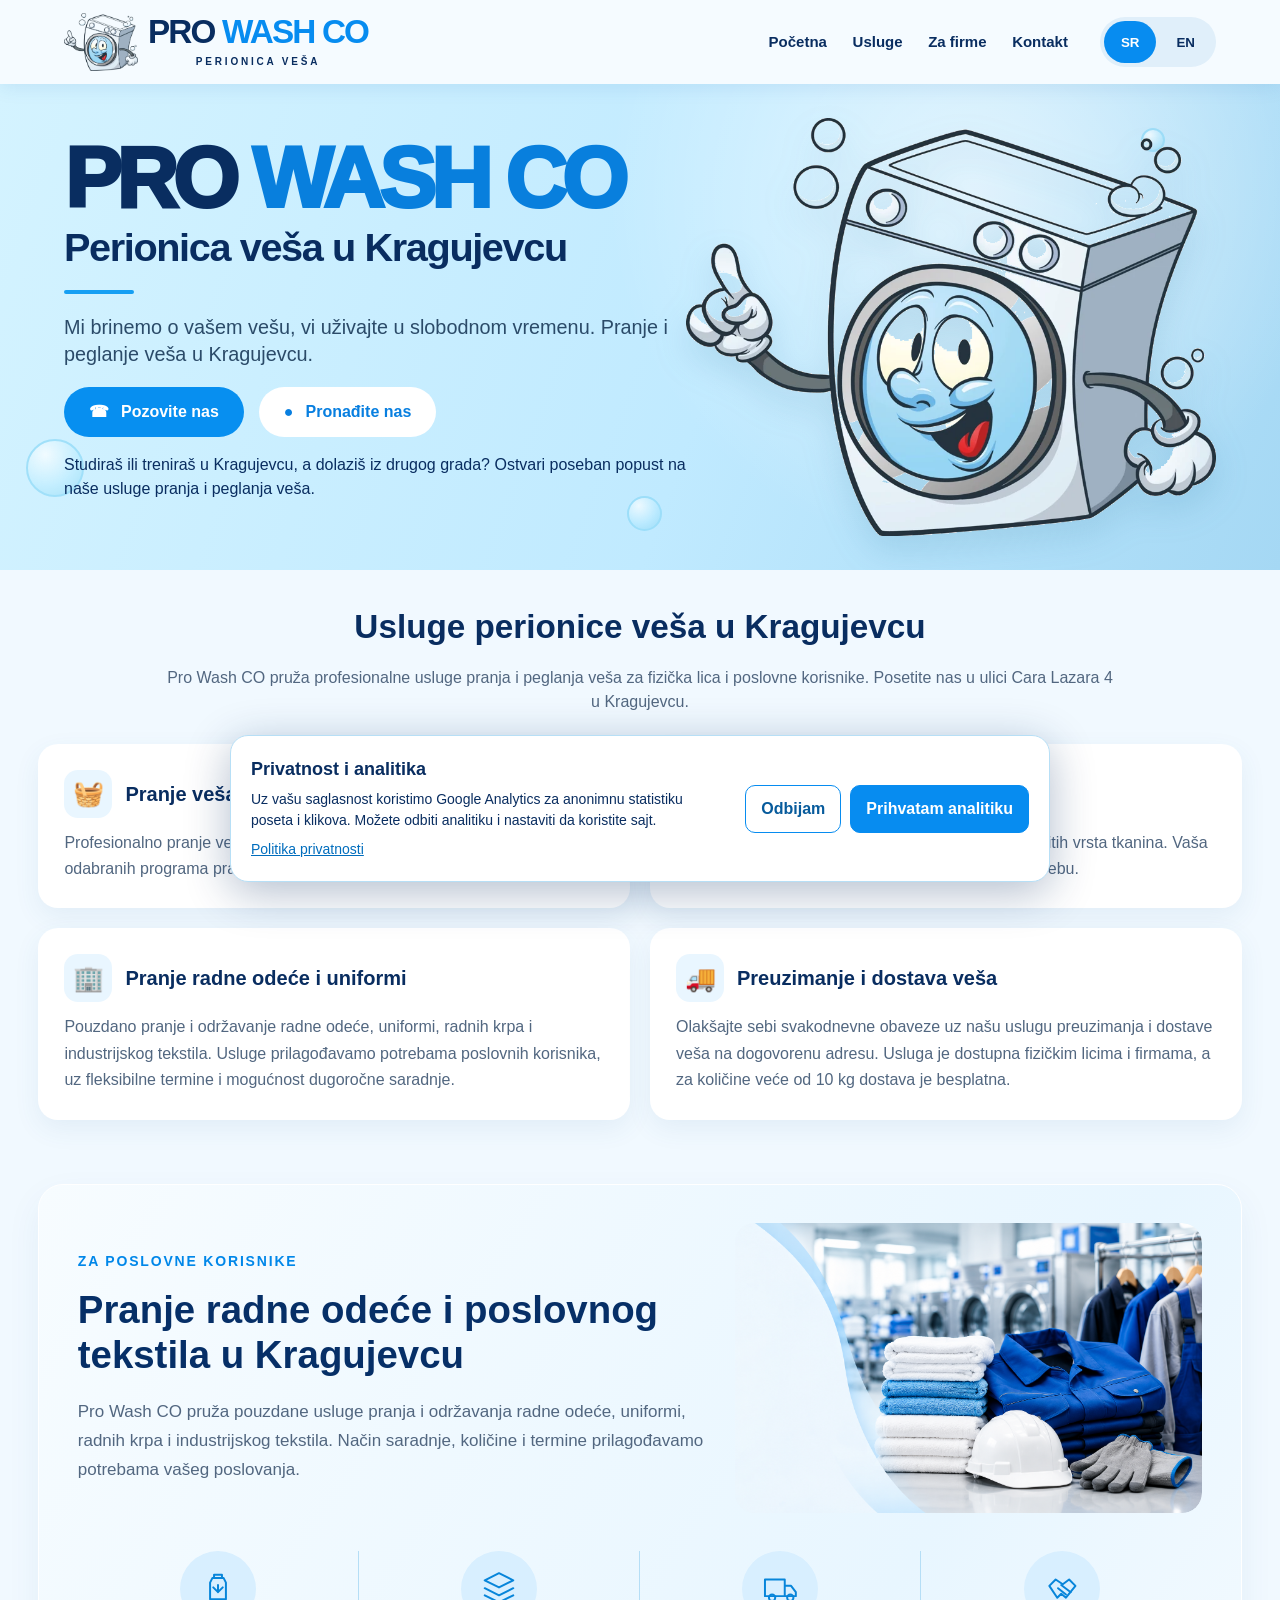
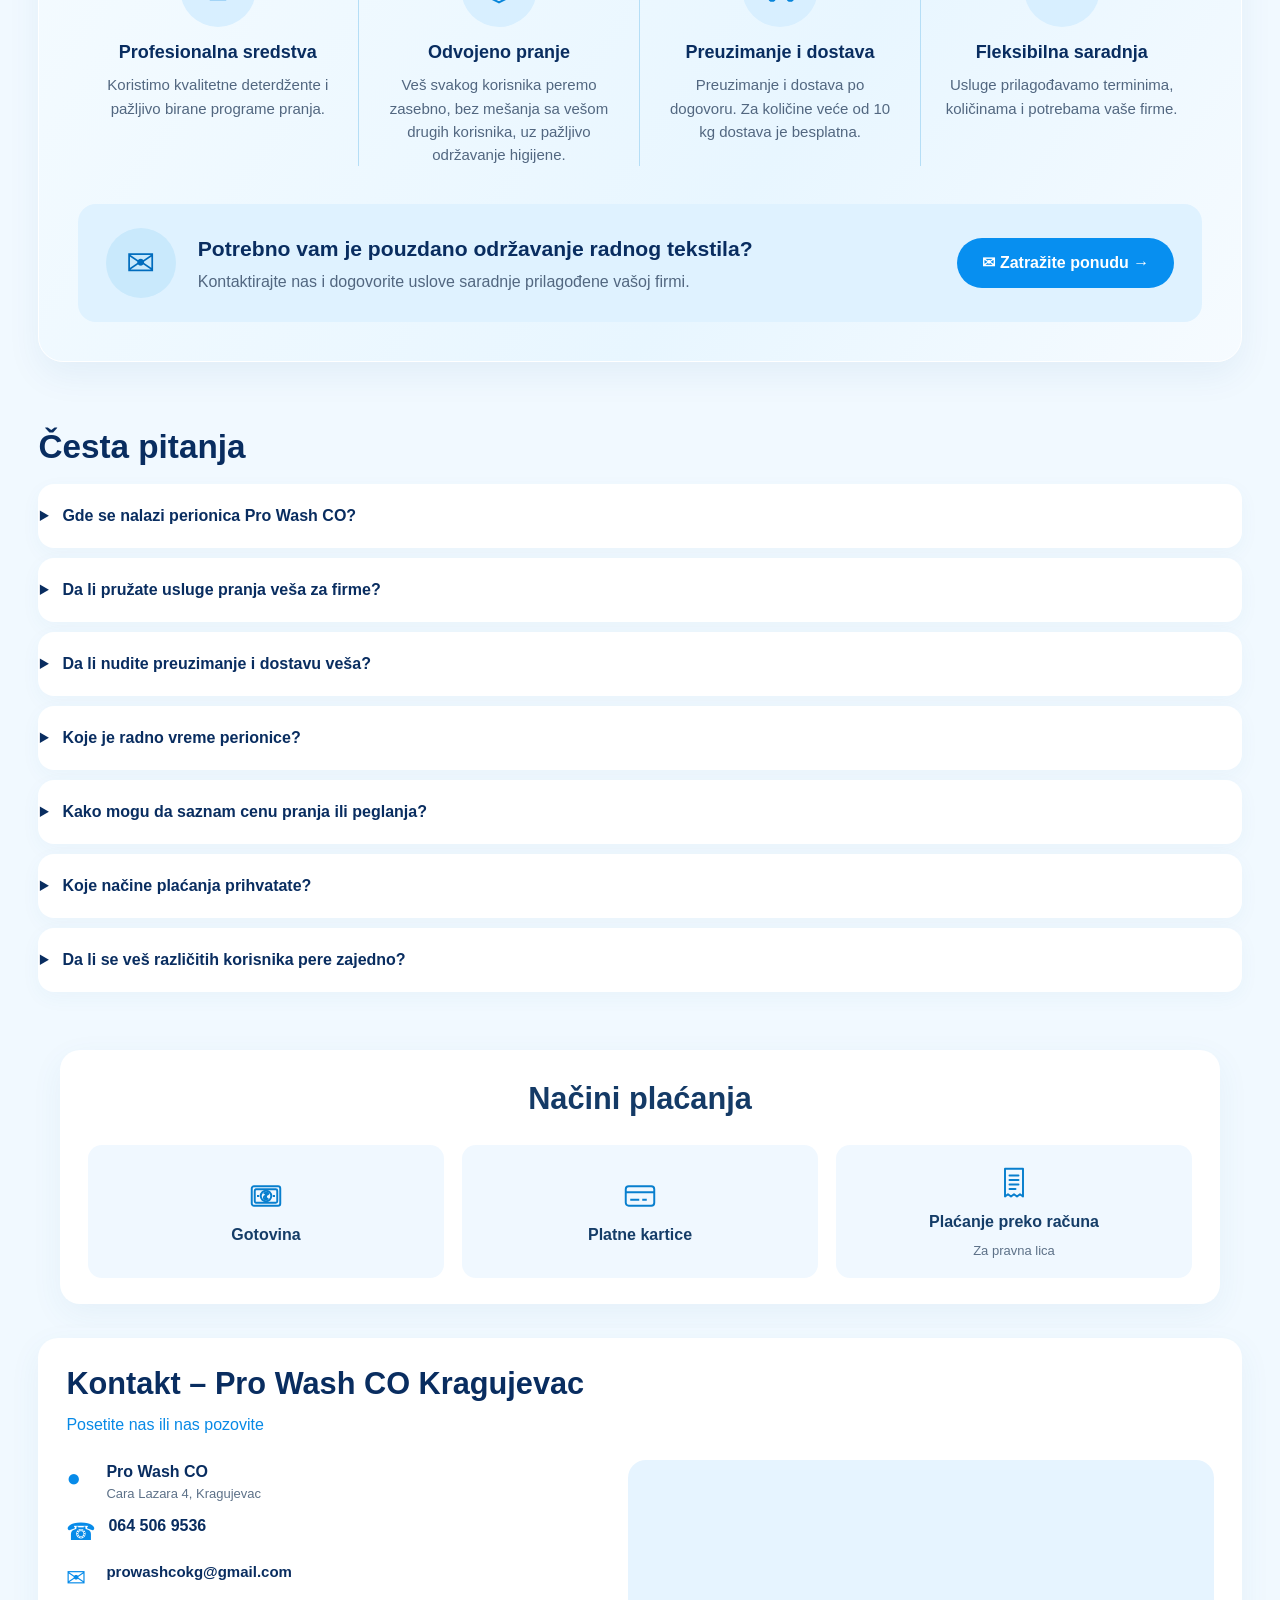
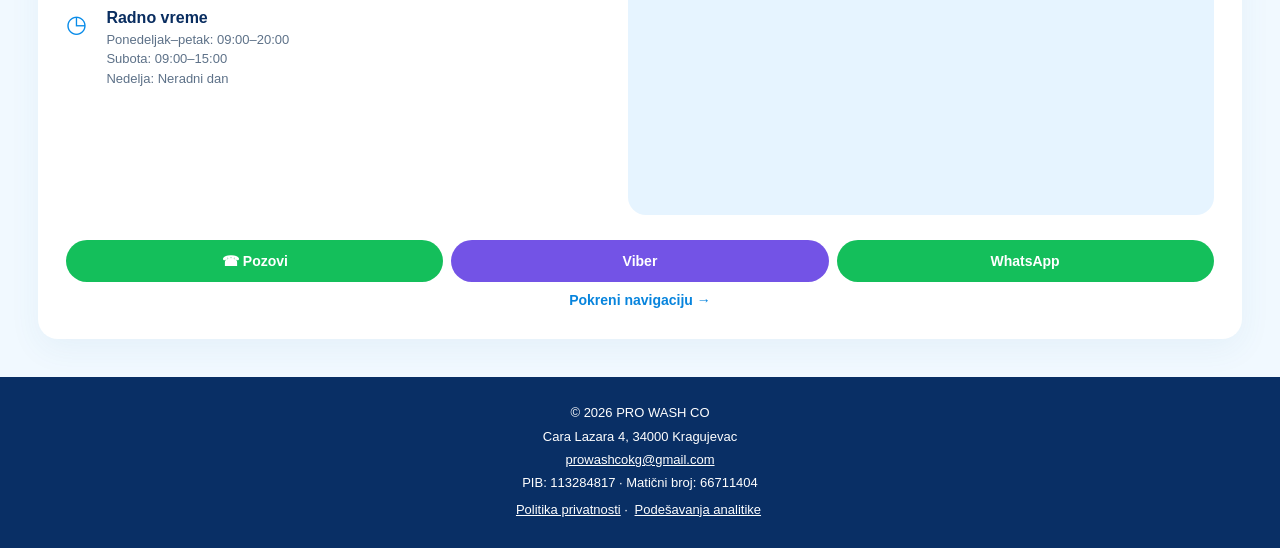
==== commit 9ef0b78c: "Highlight student and athlete discount on homepage in SR and EN" ====
--- a/index.html
+++ b/index.html
@@ -1,7 +1,7 @@
 <!doctype html>
 <html lang="sr"><head><meta charset="UTF-8"><meta name="viewport" content="width=device-width,initial-scale=1"><meta name="theme-color" content="#e9f7ff"><meta name="description" content="Pro Wash CO – perionica veša u Kragujevcu, Cara Lazara 4. Profesionalno pranje i peglanje veša za građane i firme. Pozovite 064 506 9536."><title>Perionica veša Kragujevac | Pranje i peglanje – Pro Wash CO</title><meta property="og:type" content="website"><meta property="og:locale" content="sr_RS"><meta property="og:site_name" content="Pro Wash CO"><meta property="og:title" content="Perionica veša Kragujevac | Pranje i peglanje – Pro Wash CO"><meta property="og:description" content="Profesionalno pranje i peglanje veša. Kragujevac, Cara Lazara 4. Pozovite nas: 064 506 9536."><meta property="og:url" content="https://perionicavesakragujevac.rs/"><meta property="og:image" content="https://perionicavesakragujevac.rs/pro-wash-social-preview.jpg"><meta property="og:image:secure_url" content="https://perionicavesakragujevac.rs/pro-wash-social-preview.jpg"><meta property="og:image:type" content="image/jpeg"><meta property="og:image:width" content="1200"><meta property="og:image:height" content="630"><meta property="og:image:alt" content="Pro Wash CO — perionica veša Kragujevac, Cara Lazara 4"><meta name="twitter:card" content="summary_large_image"><meta name="twitter:title" content="PRO WASH CO | Perionica veša Kragujevac"><meta name="twitter:description" content="Profesionalno pranje i peglanje veša u Kragujevcu."><meta name="twitter:image" content="https://perionicavesakragujevac.rs/pro-wash-social-preview.jpg"><link rel="canonical" href="https://perionicavesakragujevac.rs/"><meta name="robots" content="index,follow,max-image-preview:large"><meta name="color-scheme" content="light"><script type="application/ld+json">{"@context":"https://schema.org","@type":"DryCleaningOrLaundry","name":"Pro Wash CO","@id":"https://perionicavesakragujevac.rs/#business","url":"https://perionicavesakragujevac.rs/","image":"https://perionicavesakragujevac.rs/pro-wash-social-preview.jpg","telephone":"+381645069536","email":"prowashcokg@gmail.com","address":{"@type":"PostalAddress","streetAddress":"Cara Lazara 4","postalCode":"34000","addressLocality":"Kragujevac","addressCountry":"RS"},"openingHoursSpecification":[{"@type":"OpeningHoursSpecification","dayOfWeek":["Monday","Tuesday","Wednesday","Thursday","Friday"],"opens":"09:00","closes":"20:00"},{"@type":"OpeningHoursSpecification","dayOfWeek":"Saturday","opens":"09:00","closes":"15:00"}],"priceRange":"Contact for pricing"}</script><link rel="icon" href="pro-wash-maskota.webp" type="image/webp"><link rel="stylesheet" href="styles.css?v=20261008-3"></head>
 <body><header class="header"><a class="brand" href="#home"><img src="pro-wash-maskota.webp" alt="" width="74" height="74" decoding="async"><span><strong>PRO <b>WASH CO</b></strong><small data-sr="PERIONICA VEŠA" data-en="LAUNDRY SERVICE">PERIONICA VEŠA</small></span></a><button class="menu-toggle" type="button" aria-label="Otvori meni" aria-controls="main-navigation" aria-expanded="false">☰</button><nav class="nav" id="main-navigation" aria-label="Glavna navigacija"><a href="#home" data-sr="Početna" data-en="Home">Početna</a><a href="#services" data-sr="Usluge" data-en="Services">Usluge</a><a href="#business" data-sr="Za firme" data-en="Business">Za firme</a><a href="#contact" data-sr="Kontakt" data-en="Contact">Kontakt</a></nav><div class="language"><button class="lang active" data-lang="sr" type="button" aria-pressed="true">SR</button><button class="lang" data-lang="en" type="button" aria-pressed="false">EN</button></div></header>
-<main><section id="home" class="hero"><div class="hero-inner"><div class="hero-copy"><p class="hero-name">PRO <span>WASH CO</span></p><h1 data-sr="Perionica veša u Kragujevcu" data-en="Laundry service in Kragujevac">Perionica veša u Kragujevcu</h1><div class="accent"></div><p class="lead" data-sr="Mi brinemo o vašem vešu, vi uživajte u slobodnom vremenu. Pranje i peglanje veša u Kragujevcu." data-en="We take care of your laundry so you can enjoy your free time. Laundry and ironing services in Kragujevac.">Mi brinemo o vašem vešu, vi uživajte u slobodnom vremenu. Pranje i peglanje veša u Kragujevcu.</p><div class="hero-actions"><a class="btn primary" href="tel:+381645069536"><span>☎</span><span data-sr="Pozovite nas" data-en="Call us">Pozovite nas</span></a><a class="btn white" href="https://www.google.com/maps/dir/?api=1&amp;destination=Pro%20wash%20co%2C%20Cara%20Lazara%204%2C%20Kragujevac" target="_blank" rel="noopener"><span>●</span><span data-sr="Pronađite nas" data-en="Find us">Pronađite nas</span></a></div></div><!-- Reusable promotion template: move a copy into .hero-copy to activate a future campaign. Update both languages and the offer terms. --><template id="promotion-template"><div class="october-offer"><span class="offer-tag" data-sr="SPECIJALNA PONUDA" data-en="SPECIAL OFFER">SPECIJALNA PONUDA</span><strong data-sr="Naslov buduće akcije" data-en="Future offer headline">Naslov buduće akcije</strong><span data-sr="Uslovi i trajanje akcije" data-en="Offer terms and dates">Uslovi i trajanje akcije</span><a class="btn primary" href="tel:+381645069536" data-sr="Iskoristi ponudu" data-en="Claim offer">Iskoristi ponudu</a></div></template><div class="hero-art"><img src="pro-wash-maskota.webp" alt="Maskota Pro Wash CO perionice veša u Kragujevcu" width="600" height="520" decoding="async" fetchpriority="high"></div></div><span class="bubble b1"></span><span class="bubble b2"></span><span class="bubble b3"></span></section>
+<main><section id="home" class="hero"><div class="hero-inner"><div class="hero-copy"><p class="hero-name">PRO <span>WASH CO</span></p><h1 data-sr="Perionica veša u Kragujevcu" data-en="Laundry service in Kragujevac">Perionica veša u Kragujevcu</h1><div class="accent"></div><p class="lead" data-sr="Mi brinemo o vašem vešu, vi uživajte u slobodnom vremenu. Pranje i peglanje veša u Kragujevcu." data-en="We take care of your laundry so you can enjoy your free time. Laundry and ironing services in Kragujevac.">Mi brinemo o vašem vešu, vi uživajte u slobodnom vremenu. Pranje i peglanje veša u Kragujevcu.</p><div class="hero-actions"><a class="btn primary" href="tel:+381645069536"><span>☎</span><span data-sr="Pozovite nas" data-en="Call us">Pozovite nas</span></a><a class="btn white" href="https://www.google.com/maps/dir/?api=1&amp;destination=Pro%20wash%20co%2C%20Cara%20Lazara%204%2C%20Kragujevac" target="_blank" rel="noopener"><span>●</span><span data-sr="Pronađite nas" data-en="Find us">Pronađite nas</span></a></div><p class="student-athlete-discount" data-sr="Studiraš ili treniraš u Kragujevcu, a dolaziš iz drugog grada? Ostvari poseban popust na naše usluge pranja i peglanja veša." data-en="Studying or training in Kragujevac but coming from another city? Enjoy a special discount on our laundry and ironing services.">Studiraš ili treniraš u Kragujevcu, a dolaziš iz drugog grada? Ostvari poseban popust na naše usluge pranja i peglanja veša.</p></div><!-- Reusable promotion template: move a copy into .hero-copy to activate a future campaign. Update both languages and the offer terms. --><template id="promotion-template"><div class="october-offer"><span class="offer-tag" data-sr="SPECIJALNA PONUDA" data-en="SPECIAL OFFER">SPECIJALNA PONUDA</span><strong data-sr="Naslov buduće akcije" data-en="Future offer headline">Naslov buduće akcije</strong><span data-sr="Uslovi i trajanje akcije" data-en="Offer terms and dates">Uslovi i trajanje akcije</span><a class="btn primary" href="tel:+381645069536" data-sr="Iskoristi ponudu" data-en="Claim offer">Iskoristi ponudu</a></div></template><div class="hero-art"><img src="pro-wash-maskota.webp" alt="Maskota Pro Wash CO perionice veša u Kragujevcu" width="600" height="520" decoding="async" fetchpriority="high"></div></div><span class="bubble b1"></span><span class="bubble b2"></span><span class="bubble b3"></span></section>
 <section class="seo-details" id="services" aria-labelledby="laundry-services-title"><div class="seo-wrap"><h2 id="laundry-services-title" data-sr="Usluge perionice veša u Kragujevcu" data-en="Laundry services in Kragujevac">Usluge perionice veša u Kragujevcu</h2><p class="seo-intro" data-sr="Pro Wash CO pruža profesionalne usluge pranja i peglanja veša za fizička lica i poslovne korisnike. Posetite nas u ulici Cara Lazara 4 u Kragujevcu." data-en="Pro Wash CO provides professional washing and ironing services for individuals and businesses. Visit us at Cara Lazara 4 in Kragujevac.">Pro Wash CO pruža profesionalne usluge pranja i peglanja veša za fizička lica i poslovne korisnike. Posetite nas u ulici Cara Lazara 4 u Kragujevcu.</p><div class="seo-grid"><article><div class="seo-card-heading"><span class="seo-card-icon" aria-hidden="true">🧺</span><h3 data-sr="Pranje veša" data-en="Laundry washing">Pranje veša</h3></div><p data-sr="Profesionalno pranje veša uz korišćenje kvalitetnih deterdženata i pažljivo odabranih programa pranja, prilagođenih različitim vrstama tekstila." data-en="Professional laundry washing using quality detergents and carefully selected wash programmes suited to different types of fabric.">Profesionalno pranje veša uz korišćenje kvalitetnih deterdženata i pažljivo odabranih programa pranja, prilagođenih različitim vrstama tekstila.</p></article><article><div class="seo-card-heading"><span class="seo-card-icon" aria-hidden="true">👔</span><h3 data-sr="Peglanje veša" data-en="Ironing services">Peglanje veša</h3></div><p data-sr="Profesionalno peglanje veša uz pažljiv tretman različitih vrsta tkanina. Vaša odeća i tekstil uredno su ispeglani i spremni za upotrebu." data-en="Professional ironing with careful handling of different fabrics. Your clothes and textiles are neatly ironed and ready to use.">Profesionalno peglanje veša uz pažljiv tretman različitih vrsta tkanina. Vaša odeća i tekstil uredno su ispeglani i spremni za upotrebu.</p></article><article><div class="seo-card-heading"><span class="seo-card-icon" aria-hidden="true">🏢</span><h3 data-sr="Pranje radne odeće i uniformi" data-en="Workwear and uniform laundry">Pranje radne odeće i uniformi</h3></div><p data-sr="Pouzdano pranje i održavanje radne odeće, uniformi, radnih krpa i industrijskog tekstila. Usluge prilagođavamo potrebama poslovnih korisnika, uz fleksibilne termine i mogućnost dugoročne saradnje." data-en="Reliable washing and care for workwear, uniforms, cleaning cloths and industrial textiles. We tailor our services to businesses, with flexible scheduling and options for long-term cooperation.">Pouzdano pranje i održavanje radne odeće, uniformi, radnih krpa i industrijskog tekstila. Usluge prilagođavamo potrebama poslovnih korisnika, uz fleksibilne termine i mogućnost dugoročne saradnje.</p></article><article><div class="seo-card-heading"><span class="seo-card-icon" aria-hidden="true">🚚</span><h3 data-sr="Preuzimanje i dostava veša" data-en="Laundry pickup and delivery">Preuzimanje i dostava veša</h3></div><p data-sr="Olakšajte sebi svakodnevne obaveze uz našu uslugu preuzimanja i dostave veša na dogovorenu adresu. Usluga je dostupna fizičkim licima i firmama, a za količine veće od 10 kg dostava je besplatna." data-en="Make laundry easier with pickup and delivery to an agreed address. The service is available to individuals and businesses, and delivery is free for loads over 10 kg.">Olakšajte sebi svakodnevne obaveze uz našu uslugu preuzimanja i dostave veša na dogovorenu adresu. Usluga je dostupna fizičkim licima i firmama, a za količine veće od 10 kg dostava je besplatna.</p></article></div></div></section>
 <section class="business-section business-showcase" id="business" aria-labelledby="business-title"><div class="business-showcase-inner"><div class="business-top"><div class="business-copy"><p class="business-eyebrow" data-sr="ZA POSLOVNE KORISNIKE" data-en="FOR BUSINESS CUSTOMERS">ZA POSLOVNE KORISNIKE</p><h2 id="business-title" data-sr="Pranje radne odeće i poslovnog tekstila u Kragujevcu" data-en="Workwear and business textile laundry in Kragujevac">Pranje radne odeće i poslovnog tekstila u Kragujevcu</h2><p class="business-intro" data-sr="Pro Wash CO pruža pouzdane usluge pranja i održavanja radne odeće, uniformi, radnih krpa i industrijskog tekstila. Način saradnje, količine i termine prilagođavamo potrebama vašeg poslovanja." data-en="Pro Wash CO provides reliable washing and care for workwear, uniforms, cleaning cloths and industrial textiles. We tailor service terms, quantities and schedules to your business needs.">Pro Wash CO pruža pouzdane usluge pranja i održavanja radne odeće, uniformi, radnih krpa i industrijskog tekstila. Način saradnje, količine i termine prilagođavamo potrebama vašeg poslovanja.</p></div><div class="business-art"><img src="Profesionalna%20industrijska%20ve%C5%A1eraj%20scena.png" alt="Složene radne uniforme, peškiri i zaštitna oprema u profesionalnoj perionici veša" loading="lazy" decoding="async" width="1536" height="1024"></div></div><div class="business-features"><article class="business-feature"><span class="business-feature-icon"><svg viewBox="0 0 48 48" width="38" height="38" fill="none" stroke="currentColor" stroke-width="2.5" stroke-linecap="round" stroke-linejoin="round" aria-hidden="true"><path d="M17 10h14l3 6v21H14V16l3-6Z"/><path d="M19 10V6h10v4M18 22l6 6 6-6M24 28v-9"/></svg></span><h3 data-sr="Profesionalna sredstva" data-en="Professional products">Profesionalna sredstva</h3><p data-sr="Koristimo kvalitetne deterdžente i pažljivo birane programe pranja." data-en="We use quality detergents and carefully selected washing programmes.">Koristimo kvalitetne deterdžente i pažljivo birane programe pranja.</p></article><article class="business-feature"><span class="business-feature-icon"><svg viewBox="0 0 48 48" width="38" height="38" fill="none" stroke="currentColor" stroke-width="2.5" stroke-linecap="round" stroke-linejoin="round" aria-hidden="true"><path d="M24 4 42 13 24 22 6 13 24 4ZM6 23l18 9 18-9M6 32l18 9 18-9"/></svg></span><h3 data-sr="Odvojeno pranje" data-en="Separate washing">Odvojeno pranje</h3><p data-sr="Veš svakog korisnika peremo zasebno, bez mešanja sa vešom drugih korisnika, uz pažljivo održavanje higijene." data-en="We wash each customer’s laundry separately, without mixing it with other customers’ items, while maintaining careful hygiene standards.">Veš svakog korisnika peremo zasebno, bez mešanja sa vešom drugih korisnika, uz pažljivo održavanje higijene.</p></article><article class="business-feature"><span class="business-feature-icon"><svg viewBox="0 0 48 48" width="38" height="38" fill="none" stroke="currentColor" stroke-width="2.5" stroke-linecap="round" stroke-linejoin="round" aria-hidden="true"><path d="M5 12h25v21H5zM30 20h8l6 8v5H30z"/><circle cx="14" cy="35" r="4"/><circle cx="37" cy="35" r="4"/></svg></span><h3 data-sr="Preuzimanje i dostava" data-en="Pickup and delivery">Preuzimanje i dostava</h3><p data-sr="Preuzimanje i dostava po dogovoru. Za količine veće od 10 kg dostava je besplatna." data-en="Pickup and delivery by arrangement. Delivery is free for loads over 10 kg.">Preuzimanje i dostava po dogovoru. Za količine veće od 10 kg dostava je besplatna.</p></article><article class="business-feature"><span class="business-feature-icon"><svg viewBox="0 0 48 48" width="38" height="38" fill="none" stroke="currentColor" stroke-width="2.5" stroke-linecap="round" stroke-linejoin="round" aria-hidden="true"><path d="m8 20 8-8 9 6 8-6 8 8-12 15-6-5-5 5-10-15Z"/><path d="m19 23 10 8M23 19l12 9"/></svg></span><h3 data-sr="Fleksibilna saradnja" data-en="Flexible cooperation">Fleksibilna saradnja</h3><p data-sr="Usluge prilagođavamo terminima, količinama i potrebama vaše firme." data-en="We tailor schedules, quantities and services to your business.">Usluge prilagođavamo terminima, količinama i potrebama vaše firme.</p></article></div><div class="business-action"><div class="business-action-mark" aria-hidden="true">✉</div><div class="business-action-copy"><h3 data-sr="Potrebno vam je pouzdano održavanje radnog tekstila?" data-en="Need reliable care for your work textiles?">Potrebno vam je pouzdano održavanje radnog tekstila?</h3><p data-sr="Kontaktirajte nas i dogovorite uslove saradnje prilagođene vašoj firmi." data-en="Contact us to discuss service terms tailored to your business.">Kontaktirajte nas i dogovorite uslove saradnje prilagođene vašoj firmi.</p></div><a class="btn primary business-action-btn" href="mailto:prowashcokg@gmail.com?subject=Upit%20za%20poslovnu%20saradnju" data-sr="✉ Zatražite ponudu →" data-en="✉ Request a quote →">✉ Zatražite ponudu →</a></div></div></section>
 <section class="faq-section" id="faq" aria-labelledby="faq-title"><div class="seo-wrap"><h2 id="faq-title" data-sr="Česta pitanja" data-en="Frequently asked questions">Česta pitanja</h2><details><summary data-sr="Gde se nalazi perionica Pro Wash CO?" data-en="Where is Pro Wash CO located?">Gde se nalazi perionica Pro Wash CO?</summary><p data-sr="Nalazimo se u ulici Cara Lazara 4, 34000 Kragujevac." data-en="We are located at Cara Lazara 4, 34000 Kragujevac, Serbia.">Nalazimo se u ulici Cara Lazara 4, 34000 Kragujevac.</p></details><details><summary data-sr="Da li pružate usluge pranja veša za firme?" data-en="Do you provide laundry services for businesses?">Da li pružate usluge pranja veša za firme?</summary><p data-sr="Da. Peremo radnu odeću, uniforme, radne krpe i drugi poslovni tekstil. Uslove saradnje dogovaramo pojedinačno." data-en="Yes. We wash workwear, uniforms, cleaning cloths and other business textiles. We arrange service terms individually.">Da. Peremo radnu odeću, uniforme, radne krpe i drugi poslovni tekstil. Uslove saradnje dogovaramo pojedinačno.</p></details><details><summary data-sr="Da li nudite preuzimanje i dostavu veša?" data-en="Do you offer laundry pickup and delivery?">Da li nudite preuzimanje i dostavu veša?</summary><p data-sr="Nudimo uslugu preuzimanja i dostave veša za sve korisnike, uz prethodni dogovor. Za količine veće od 10 kg dostava je besplatna." data-en="We offer laundry pickup and delivery for all customers by prior arrangement. Delivery is free for loads over 10 kg.">Nudimo uslugu preuzimanja i dostave veša za sve korisnike, uz prethodni dogovor. Za količine veće od 10 kg dostava je besplatna.</p></details><details><summary data-sr="Koje je radno vreme perionice?" data-en="What are your opening hours?">Koje je radno vreme perionice?</summary><p data-sr="Radimo ponedeljkom do petka od 09:00 do 20:00 i subotom od 09:00 do 15:00. Nedeljom ne radimo." data-en="We are open Monday to Friday from 09:00 to 20:00 and Saturday from 09:00 to 15:00. Closed on Sunday.">Radimo ponedeljkom do petka od 09:00 do 20:00 i subotom od 09:00 do 15:00. Nedeljom ne radimo.</p></details><details><summary data-sr="Kako mogu da saznam cenu pranja ili peglanja?" data-en="How can I get a washing or ironing quote?">Kako mogu da saznam cenu pranja ili peglanja?</summary><p data-sr="Pozovite nas na 064 506 9536 ili pošaljite poruku kako bismo proverili vrstu i količinu veša i dali informacije o ceni." data-en="Call +381 64 506 9536 or message us so we can discuss the type and quantity of laundry and provide pricing information.">Pozovite nas na 064 506 9536 ili pošaljite poruku kako bismo proverili vrstu i količinu veša i dali informacije o ceni.</p></details><details><summary data-sr="Koje načine plaćanja prihvatate?" data-en="Which payment methods do you accept?">Koje načine plaćanja prihvatate?</summary><p data-sr="Plaćanje je moguće gotovinom, platnim karticama, kao i preko računa za pravna lica." data-en="We accept cash and payment cards, as well as payment by invoice for business customers.">Plaćanje je moguće gotovinom, platnim karticama, kao i preko računa za pravna lica.</p></details><details><summary data-sr="Da li se veš različitih korisnika pere zajedno?" data-en="Is laundry from different customers washed together?">Da li se veš različitih korisnika pere zajedno?</summary><p data-sr="Ne. Veš svakog korisnika peremo zasebno, bez mešanja sa vešom drugih korisnika, uz pažljivo održavanje higijene." data-en="No. We wash each customer’s laundry separately, without mixing it with other customers’ items, while maintaining careful hygiene standards.">Ne. Veš svakog korisnika peremo zasebno, bez mešanja sa vešom drugih korisnika, uz pažljivo održavanje higijene.</p></details></div></section>
--- a/styles.css
+++ b/styles.css
@@ -37,3 +37,6 @@
 
 /* Accepted payment methods */
 .payment-section{padding:18px clamp(20px,3vw,48px) 24px;background:#f1f9ff}.payment-inner{max-width:1160px;margin:0 auto;background:#fff;border-radius:20px;padding:26px 28px;box-shadow:0 10px 32px #376a9b10}.payment-inner h2{font-size:clamp(24px,2.4vw,32px);text-align:center;margin:0 0 23px;color:#143a66}.payment-grid{display:grid;grid-template-columns:repeat(3,minmax(0,1fr));gap:18px}.payment-option{display:flex;flex-direction:column;align-items:center;justify-content:center;text-align:center;gap:7px;padding:18px 12px;border-radius:14px;background:#f0f8ff;min-height:126px}.payment-icon{font-size:32px;line-height:1.2}.payment-option strong{font-size:16px;color:#153d68}.payment-option small{font-size:13px;color:#5d7188}@media(max-width:600px){.payment-inner{padding:22px 16px}.payment-grid{grid-template-columns:1fr;gap:10px}.payment-option{min-height:84px;padding:12px}}
+
+/* Identical payment icons across Android, iOS and desktop */
+.payment-icon{display:inline-flex;align-items:center;justify-content:center;width:40px;height:40px;color:#087fce;line-height:1}.payment-icon svg{display:block;width:36px;height:36px;flex-shrink:0}
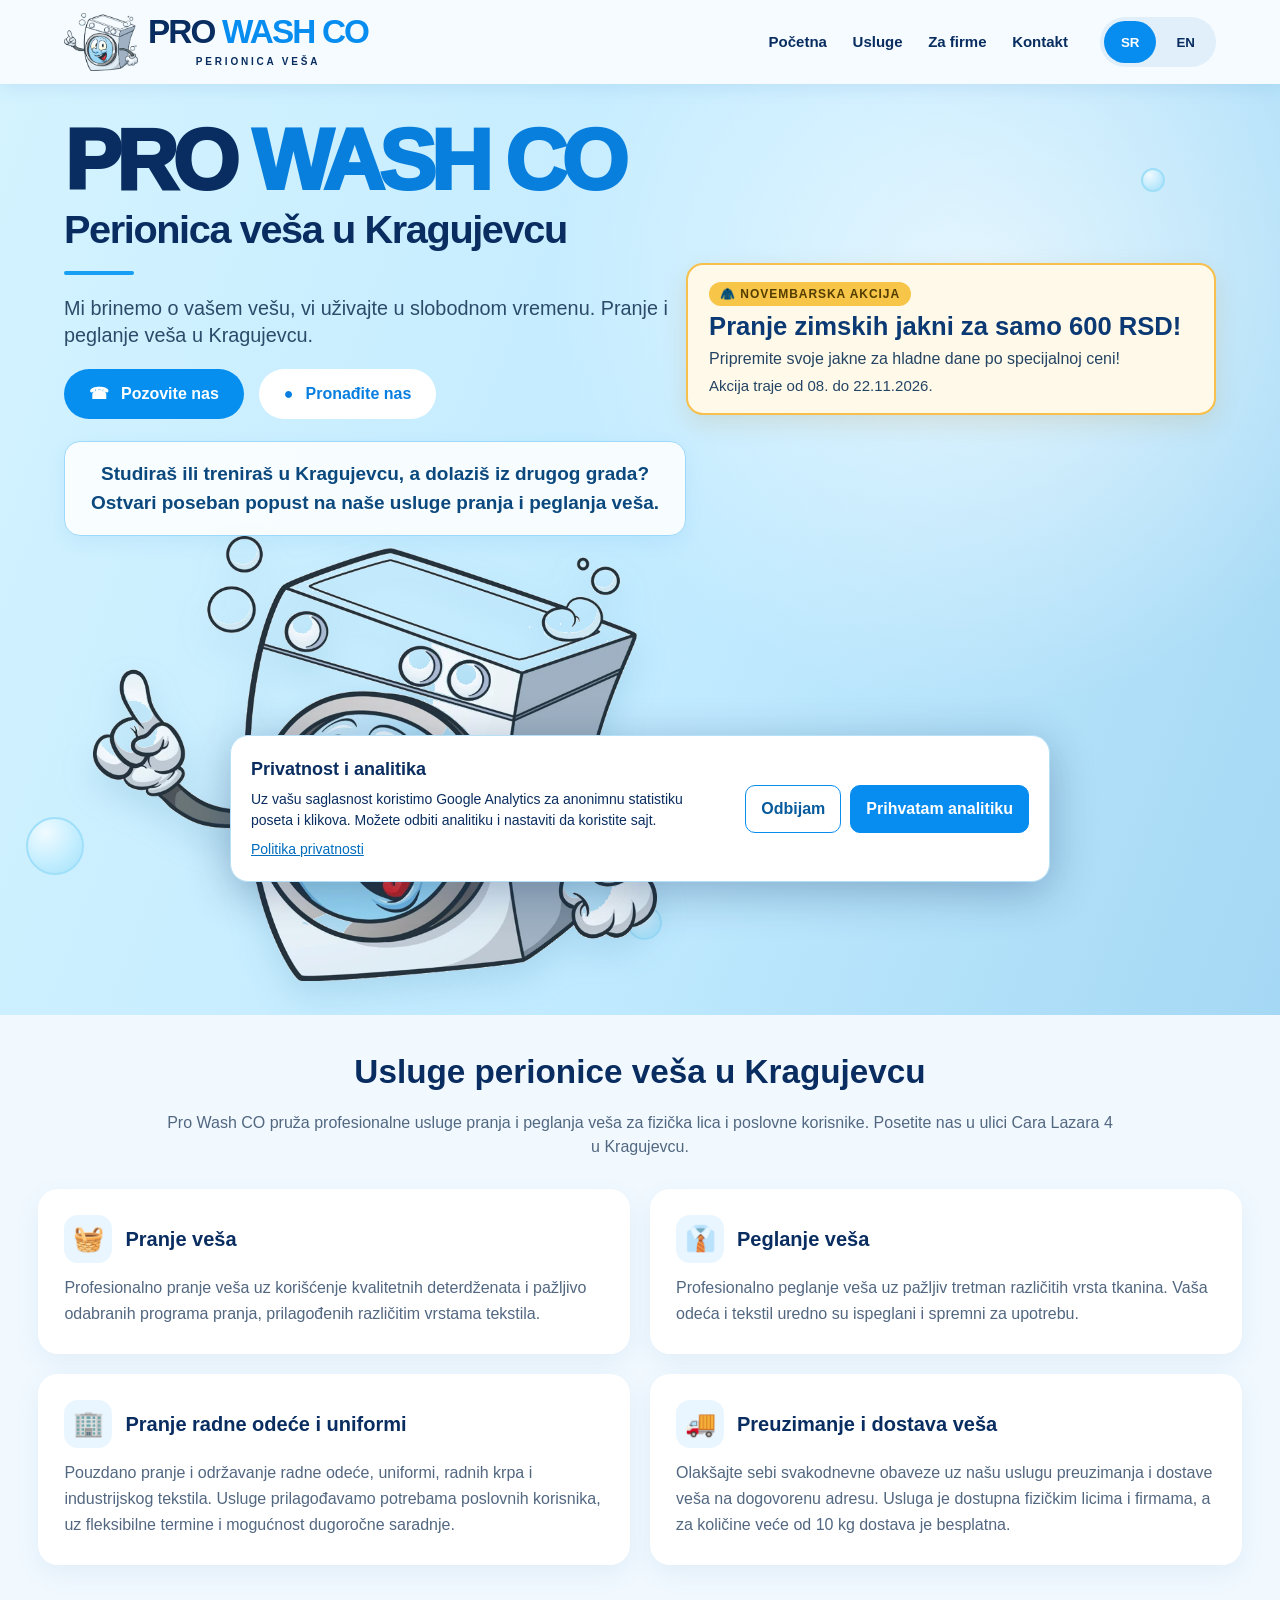
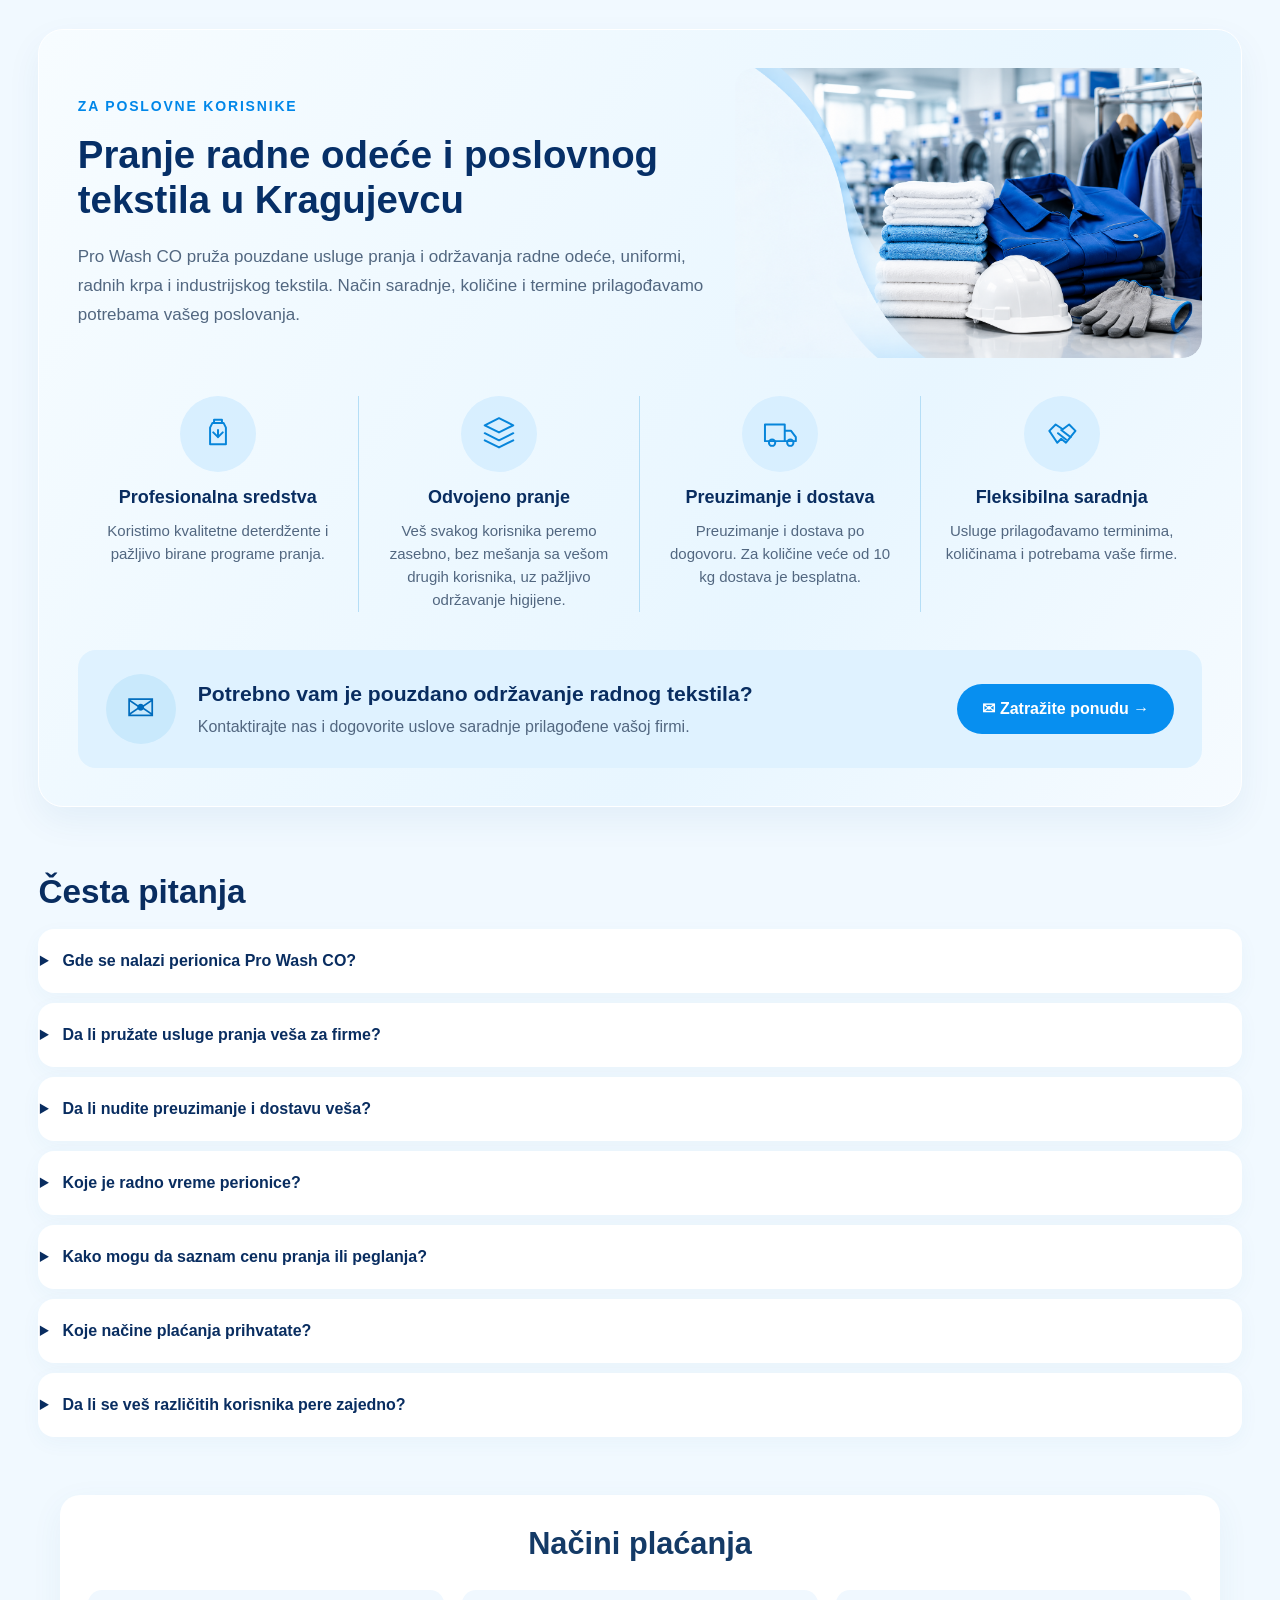
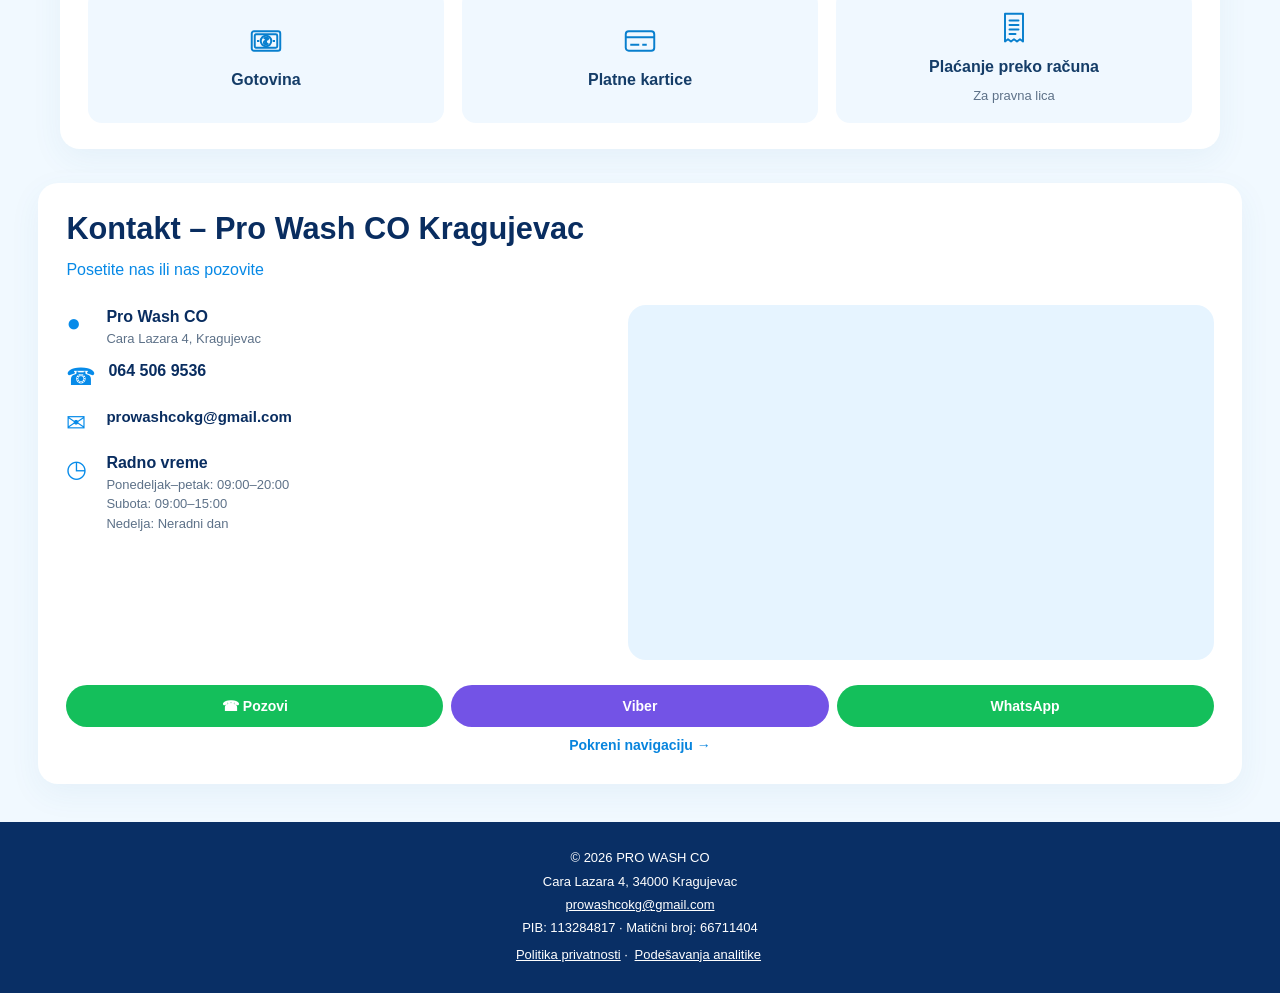
==== commit 6a737720: "Publish November winter jacket washing promotion for 600 RSD" ====
--- a/index.html
+++ b/index.html
@@ -1,7 +1,7 @@
 <!doctype html>
 <html lang="sr"><head><meta charset="UTF-8"><meta name="viewport" content="width=device-width,initial-scale=1"><meta name="theme-color" content="#e9f7ff"><meta name="description" content="Pro Wash CO – perionica veša u Kragujevcu, Cara Lazara 4. Profesionalno pranje i peglanje veša za građane i firme. Pozovite 064 506 9536."><title>Perionica veša Kragujevac | Pranje i peglanje – Pro Wash CO</title><meta property="og:type" content="website"><meta property="og:locale" content="sr_RS"><meta property="og:site_name" content="Pro Wash CO"><meta property="og:title" content="Perionica veša Kragujevac | Pranje i peglanje – Pro Wash CO"><meta property="og:description" content="Profesionalno pranje i peglanje veša. Kragujevac, Cara Lazara 4. Pozovite nas: 064 506 9536."><meta property="og:url" content="https://perionicavesakragujevac.rs/"><meta property="og:image" content="https://perionicavesakragujevac.rs/pro-wash-social-preview.jpg"><meta property="og:image:secure_url" content="https://perionicavesakragujevac.rs/pro-wash-social-preview.jpg"><meta property="og:image:type" content="image/jpeg"><meta property="og:image:width" content="1200"><meta property="og:image:height" content="630"><meta property="og:image:alt" content="Pro Wash CO — perionica veša Kragujevac, Cara Lazara 4"><meta name="twitter:card" content="summary_large_image"><meta name="twitter:title" content="PRO WASH CO | Perionica veša Kragujevac"><meta name="twitter:description" content="Profesionalno pranje i peglanje veša u Kragujevcu."><meta name="twitter:image" content="https://perionicavesakragujevac.rs/pro-wash-social-preview.jpg"><link rel="canonical" href="https://perionicavesakragujevac.rs/"><meta name="robots" content="index,follow,max-image-preview:large"><meta name="color-scheme" content="light"><script type="application/ld+json">{"@context":"https://schema.org","@type":"DryCleaningOrLaundry","name":"Pro Wash CO","@id":"https://perionicavesakragujevac.rs/#business","url":"https://perionicavesakragujevac.rs/","image":"https://perionicavesakragujevac.rs/pro-wash-social-preview.jpg","telephone":"+381645069536","email":"prowashcokg@gmail.com","address":{"@type":"PostalAddress","streetAddress":"Cara Lazara 4","postalCode":"34000","addressLocality":"Kragujevac","addressCountry":"RS"},"openingHoursSpecification":[{"@type":"OpeningHoursSpecification","dayOfWeek":["Monday","Tuesday","Wednesday","Thursday","Friday"],"opens":"09:00","closes":"20:00"},{"@type":"OpeningHoursSpecification","dayOfWeek":"Saturday","opens":"09:00","closes":"15:00"}],"priceRange":"Contact for pricing"}</script><link rel="icon" href="pro-wash-maskota.webp" type="image/webp"><link rel="stylesheet" href="styles.css?v=20261008-3"></head>
 <body><header class="header"><a class="brand" href="#home"><img src="pro-wash-maskota.webp" alt="" width="74" height="74" decoding="async"><span><strong>PRO <b>WASH CO</b></strong><small data-sr="PERIONICA VEŠA" data-en="LAUNDRY SERVICE">PERIONICA VEŠA</small></span></a><button class="menu-toggle" type="button" aria-label="Otvori meni" aria-controls="main-navigation" aria-expanded="false">☰</button><nav class="nav" id="main-navigation" aria-label="Glavna navigacija"><a href="#home" data-sr="Početna" data-en="Home">Početna</a><a href="#services" data-sr="Usluge" data-en="Services">Usluge</a><a href="#business" data-sr="Za firme" data-en="Business">Za firme</a><a href="#contact" data-sr="Kontakt" data-en="Contact">Kontakt</a></nav><div class="language"><button class="lang active" data-lang="sr" type="button" aria-pressed="true">SR</button><button class="lang" data-lang="en" type="button" aria-pressed="false">EN</button></div></header>
-<main><section id="home" class="hero"><div class="hero-inner"><div class="hero-copy"><p class="hero-name">PRO <span>WASH CO</span></p><h1 data-sr="Perionica veša u Kragujevcu" data-en="Laundry service in Kragujevac">Perionica veša u Kragujevcu</h1><div class="accent"></div><p class="lead" data-sr="Mi brinemo o vašem vešu, vi uživajte u slobodnom vremenu. Pranje i peglanje veša u Kragujevcu." data-en="We take care of your laundry so you can enjoy your free time. Laundry and ironing services in Kragujevac.">Mi brinemo o vašem vešu, vi uživajte u slobodnom vremenu. Pranje i peglanje veša u Kragujevcu.</p><div class="hero-actions"><a class="btn primary" href="tel:+381645069536"><span>☎</span><span data-sr="Pozovite nas" data-en="Call us">Pozovite nas</span></a><a class="btn white" href="https://www.google.com/maps/dir/?api=1&amp;destination=Pro%20wash%20co%2C%20Cara%20Lazara%204%2C%20Kragujevac" target="_blank" rel="noopener"><span>●</span><span data-sr="Pronađite nas" data-en="Find us">Pronađite nas</span></a></div><p class="student-athlete-discount" data-sr="Studiraš ili treniraš u Kragujevcu, a dolaziš iz drugog grada? Ostvari poseban popust na naše usluge pranja i peglanja veša." data-en="Studying or training in Kragujevac but coming from another city? Enjoy a special discount on our laundry and ironing services.">Studiraš ili treniraš u Kragujevcu, a dolaziš iz drugog grada? Ostvari poseban popust na naše usluge pranja i peglanja veša.</p></div><!-- Reusable promotion template: move a copy into .hero-copy to activate a future campaign. Update both languages and the offer terms. --><template id="promotion-template"><div class="october-offer"><span class="offer-tag" data-sr="SPECIJALNA PONUDA" data-en="SPECIAL OFFER">SPECIJALNA PONUDA</span><strong data-sr="Naslov buduće akcije" data-en="Future offer headline">Naslov buduće akcije</strong><span data-sr="Uslovi i trajanje akcije" data-en="Offer terms and dates">Uslovi i trajanje akcije</span><a class="btn primary" href="tel:+381645069536" data-sr="Iskoristi ponudu" data-en="Claim offer">Iskoristi ponudu</a></div></template><div class="hero-art"><img src="pro-wash-maskota.webp" alt="Maskota Pro Wash CO perionice veša u Kragujevcu" width="600" height="520" decoding="async" fetchpriority="high"></div></div><span class="bubble b1"></span><span class="bubble b2"></span><span class="bubble b3"></span></section>
+<main><section id="home" class="hero"><div class="hero-inner"><div class="hero-copy"><p class="hero-name">PRO <span>WASH CO</span></p><h1 data-sr="Perionica veša u Kragujevcu" data-en="Laundry service in Kragujevac">Perionica veša u Kragujevcu</h1><div class="accent"></div><p class="lead" data-sr="Mi brinemo o vašem vešu, vi uživajte u slobodnom vremenu. Pranje i peglanje veša u Kragujevcu." data-en="We take care of your laundry so you can enjoy your free time. Laundry and ironing services in Kragujevac.">Mi brinemo o vašem vešu, vi uživajte u slobodnom vremenu. Pranje i peglanje veša u Kragujevcu.</p><div class="hero-actions"><a class="btn primary" href="tel:+381645069536"><span>☎</span><span data-sr="Pozovite nas" data-en="Call us">Pozovite nas</span></a><a class="btn white" href="https://www.google.com/maps/dir/?api=1&amp;destination=Pro%20wash%20co%2C%20Cara%20Lazara%204%2C%20Kragujevac" target="_blank" rel="noopener"><span>●</span><span data-sr="Pronađite nas" data-en="Find us">Pronađite nas</span></a></div><p class="student-athlete-discount" data-sr="Studiraš ili treniraš u Kragujevcu, a dolaziš iz drugog grada? Ostvari poseban popust na naše usluge pranja i peglanja veša." data-en="Studying or training in Kragujevac but coming from another city? Enjoy a special discount on our laundry and ironing services.">Studiraš ili treniraš u Kragujevcu, a dolaziš iz drugog grada? Ostvari poseban popust na naše usluge pranja i peglanja veša.</p></div><div class="october-offer" aria-label="Novembarska akcija"><span class="offer-tag" data-sr="🧥 NOVEMBARSKA AKCIJA" data-en="🧥 NOVEMBER SPECIAL OFFER">🧥 NOVEMBARSKA AKCIJA</span><strong data-sr="Pranje zimskih jakni za samo 600 RSD!" data-en="Winter jacket washing for only 600 RSD!">Pranje zimskih jakni za samo 600 RSD!</strong><span data-sr="Pripremite svoje jakne za hladne dane po specijalnoj ceni!" data-en="Get your jackets ready for colder days at a special price!">Pripremite svoje jakne za hladne dane po specijalnoj ceni!</span><span data-sr="Akcija traje od 08. do 22.11.2026." data-en="Offer valid November 8–22, 2026.">Akcija traje od 08. do 22.11.2026.</span></div><div class="hero-art"><img src="pro-wash-maskota.webp" alt="Maskota Pro Wash CO perionice veša u Kragujevcu" width="600" height="520" decoding="async" fetchpriority="high"></div></div><span class="bubble b1"></span><span class="bubble b2"></span><span class="bubble b3"></span></section>
 <section class="seo-details" id="services" aria-labelledby="laundry-services-title"><div class="seo-wrap"><h2 id="laundry-services-title" data-sr="Usluge perionice veša u Kragujevcu" data-en="Laundry services in Kragujevac">Usluge perionice veša u Kragujevcu</h2><p class="seo-intro" data-sr="Pro Wash CO pruža profesionalne usluge pranja i peglanja veša za fizička lica i poslovne korisnike. Posetite nas u ulici Cara Lazara 4 u Kragujevcu." data-en="Pro Wash CO provides professional washing and ironing services for individuals and businesses. Visit us at Cara Lazara 4 in Kragujevac.">Pro Wash CO pruža profesionalne usluge pranja i peglanja veša za fizička lica i poslovne korisnike. Posetite nas u ulici Cara Lazara 4 u Kragujevcu.</p><div class="seo-grid"><article><div class="seo-card-heading"><span class="seo-card-icon" aria-hidden="true">🧺</span><h3 data-sr="Pranje veša" data-en="Laundry washing">Pranje veša</h3></div><p data-sr="Profesionalno pranje veša uz korišćenje kvalitetnih deterdženata i pažljivo odabranih programa pranja, prilagođenih različitim vrstama tekstila." data-en="Professional laundry washing using quality detergents and carefully selected wash programmes suited to different types of fabric.">Profesionalno pranje veša uz korišćenje kvalitetnih deterdženata i pažljivo odabranih programa pranja, prilagođenih različitim vrstama tekstila.</p></article><article><div class="seo-card-heading"><span class="seo-card-icon" aria-hidden="true">👔</span><h3 data-sr="Peglanje veša" data-en="Ironing services">Peglanje veša</h3></div><p data-sr="Profesionalno peglanje veša uz pažljiv tretman različitih vrsta tkanina. Vaša odeća i tekstil uredno su ispeglani i spremni za upotrebu." data-en="Professional ironing with careful handling of different fabrics. Your clothes and textiles are neatly ironed and ready to use.">Profesionalno peglanje veša uz pažljiv tretman različitih vrsta tkanina. Vaša odeća i tekstil uredno su ispeglani i spremni za upotrebu.</p></article><article><div class="seo-card-heading"><span class="seo-card-icon" aria-hidden="true">🏢</span><h3 data-sr="Pranje radne odeće i uniformi" data-en="Workwear and uniform laundry">Pranje radne odeće i uniformi</h3></div><p data-sr="Pouzdano pranje i održavanje radne odeće, uniformi, radnih krpa i industrijskog tekstila. Usluge prilagođavamo potrebama poslovnih korisnika, uz fleksibilne termine i mogućnost dugoročne saradnje." data-en="Reliable washing and care for workwear, uniforms, cleaning cloths and industrial textiles. We tailor our services to businesses, with flexible scheduling and options for long-term cooperation.">Pouzdano pranje i održavanje radne odeće, uniformi, radnih krpa i industrijskog tekstila. Usluge prilagođavamo potrebama poslovnih korisnika, uz fleksibilne termine i mogućnost dugoročne saradnje.</p></article><article><div class="seo-card-heading"><span class="seo-card-icon" aria-hidden="true">🚚</span><h3 data-sr="Preuzimanje i dostava veša" data-en="Laundry pickup and delivery">Preuzimanje i dostava veša</h3></div><p data-sr="Olakšajte sebi svakodnevne obaveze uz našu uslugu preuzimanja i dostave veša na dogovorenu adresu. Usluga je dostupna fizičkim licima i firmama, a za količine veće od 10 kg dostava je besplatna." data-en="Make laundry easier with pickup and delivery to an agreed address. The service is available to individuals and businesses, and delivery is free for loads over 10 kg.">Olakšajte sebi svakodnevne obaveze uz našu uslugu preuzimanja i dostave veša na dogovorenu adresu. Usluga je dostupna fizičkim licima i firmama, a za količine veće od 10 kg dostava je besplatna.</p></article></div></div></section>
 <section class="business-section business-showcase" id="business" aria-labelledby="business-title"><div class="business-showcase-inner"><div class="business-top"><div class="business-copy"><p class="business-eyebrow" data-sr="ZA POSLOVNE KORISNIKE" data-en="FOR BUSINESS CUSTOMERS">ZA POSLOVNE KORISNIKE</p><h2 id="business-title" data-sr="Pranje radne odeće i poslovnog tekstila u Kragujevcu" data-en="Workwear and business textile laundry in Kragujevac">Pranje radne odeće i poslovnog tekstila u Kragujevcu</h2><p class="business-intro" data-sr="Pro Wash CO pruža pouzdane usluge pranja i održavanja radne odeće, uniformi, radnih krpa i industrijskog tekstila. Način saradnje, količine i termine prilagođavamo potrebama vašeg poslovanja." data-en="Pro Wash CO provides reliable washing and care for workwear, uniforms, cleaning cloths and industrial textiles. We tailor service terms, quantities and schedules to your business needs.">Pro Wash CO pruža pouzdane usluge pranja i održavanja radne odeće, uniformi, radnih krpa i industrijskog tekstila. Način saradnje, količine i termine prilagođavamo potrebama vašeg poslovanja.</p></div><div class="business-art"><img src="Profesionalna%20industrijska%20ve%C5%A1eraj%20scena.png" alt="Složene radne uniforme, peškiri i zaštitna oprema u profesionalnoj perionici veša" loading="lazy" decoding="async" width="1536" height="1024"></div></div><div class="business-features"><article class="business-feature"><span class="business-feature-icon"><svg viewBox="0 0 48 48" width="38" height="38" fill="none" stroke="currentColor" stroke-width="2.5" stroke-linecap="round" stroke-linejoin="round" aria-hidden="true"><path d="M17 10h14l3 6v21H14V16l3-6Z"/><path d="M19 10V6h10v4M18 22l6 6 6-6M24 28v-9"/></svg></span><h3 data-sr="Profesionalna sredstva" data-en="Professional products">Profesionalna sredstva</h3><p data-sr="Koristimo kvalitetne deterdžente i pažljivo birane programe pranja." data-en="We use quality detergents and carefully selected washing programmes.">Koristimo kvalitetne deterdžente i pažljivo birane programe pranja.</p></article><article class="business-feature"><span class="business-feature-icon"><svg viewBox="0 0 48 48" width="38" height="38" fill="none" stroke="currentColor" stroke-width="2.5" stroke-linecap="round" stroke-linejoin="round" aria-hidden="true"><path d="M24 4 42 13 24 22 6 13 24 4ZM6 23l18 9 18-9M6 32l18 9 18-9"/></svg></span><h3 data-sr="Odvojeno pranje" data-en="Separate washing">Odvojeno pranje</h3><p data-sr="Veš svakog korisnika peremo zasebno, bez mešanja sa vešom drugih korisnika, uz pažljivo održavanje higijene." data-en="We wash each customer’s laundry separately, without mixing it with other customers’ items, while maintaining careful hygiene standards.">Veš svakog korisnika peremo zasebno, bez mešanja sa vešom drugih korisnika, uz pažljivo održavanje higijene.</p></article><article class="business-feature"><span class="business-feature-icon"><svg viewBox="0 0 48 48" width="38" height="38" fill="none" stroke="currentColor" stroke-width="2.5" stroke-linecap="round" stroke-linejoin="round" aria-hidden="true"><path d="M5 12h25v21H5zM30 20h8l6 8v5H30z"/><circle cx="14" cy="35" r="4"/><circle cx="37" cy="35" r="4"/></svg></span><h3 data-sr="Preuzimanje i dostava" data-en="Pickup and delivery">Preuzimanje i dostava</h3><p data-sr="Preuzimanje i dostava po dogovoru. Za količine veće od 10 kg dostava je besplatna." data-en="Pickup and delivery by arrangement. Delivery is free for loads over 10 kg.">Preuzimanje i dostava po dogovoru. Za količine veće od 10 kg dostava je besplatna.</p></article><article class="business-feature"><span class="business-feature-icon"><svg viewBox="0 0 48 48" width="38" height="38" fill="none" stroke="currentColor" stroke-width="2.5" stroke-linecap="round" stroke-linejoin="round" aria-hidden="true"><path d="m8 20 8-8 9 6 8-6 8 8-12 15-6-5-5 5-10-15Z"/><path d="m19 23 10 8M23 19l12 9"/></svg></span><h3 data-sr="Fleksibilna saradnja" data-en="Flexible cooperation">Fleksibilna saradnja</h3><p data-sr="Usluge prilagođavamo terminima, količinama i potrebama vaše firme." data-en="We tailor schedules, quantities and services to your business.">Usluge prilagođavamo terminima, količinama i potrebama vaše firme.</p></article></div><div class="business-action"><div class="business-action-mark" aria-hidden="true">✉</div><div class="business-action-copy"><h3 data-sr="Potrebno vam je pouzdano održavanje radnog tekstila?" data-en="Need reliable care for your work textiles?">Potrebno vam je pouzdano održavanje radnog tekstila?</h3><p data-sr="Kontaktirajte nas i dogovorite uslove saradnje prilagođene vašoj firmi." data-en="Contact us to discuss service terms tailored to your business.">Kontaktirajte nas i dogovorite uslove saradnje prilagođene vašoj firmi.</p></div><a class="btn primary business-action-btn" href="mailto:prowashcokg@gmail.com?subject=Upit%20za%20poslovnu%20saradnju" data-sr="✉ Zatražite ponudu →" data-en="✉ Request a quote →">✉ Zatražite ponudu →</a></div></div></section>
 <section class="faq-section" id="faq" aria-labelledby="faq-title"><div class="seo-wrap"><h2 id="faq-title" data-sr="Česta pitanja" data-en="Frequently asked questions">Česta pitanja</h2><details><summary data-sr="Gde se nalazi perionica Pro Wash CO?" data-en="Where is Pro Wash CO located?">Gde se nalazi perionica Pro Wash CO?</summary><p data-sr="Nalazimo se u ulici Cara Lazara 4, 34000 Kragujevac." data-en="We are located at Cara Lazara 4, 34000 Kragujevac, Serbia.">Nalazimo se u ulici Cara Lazara 4, 34000 Kragujevac.</p></details><details><summary data-sr="Da li pružate usluge pranja veša za firme?" data-en="Do you provide laundry services for businesses?">Da li pružate usluge pranja veša za firme?</summary><p data-sr="Da. Peremo radnu odeću, uniforme, radne krpe i drugi poslovni tekstil. Uslove saradnje dogovaramo pojedinačno." data-en="Yes. We wash workwear, uniforms, cleaning cloths and other business textiles. We arrange service terms individually.">Da. Peremo radnu odeću, uniforme, radne krpe i drugi poslovni tekstil. Uslove saradnje dogovaramo pojedinačno.</p></details><details><summary data-sr="Da li nudite preuzimanje i dostavu veša?" data-en="Do you offer laundry pickup and delivery?">Da li nudite preuzimanje i dostavu veša?</summary><p data-sr="Nudimo uslugu preuzimanja i dostave veša za sve korisnike, uz prethodni dogovor. Za količine veće od 10 kg dostava je besplatna." data-en="We offer laundry pickup and delivery for all customers by prior arrangement. Delivery is free for loads over 10 kg.">Nudimo uslugu preuzimanja i dostave veša za sve korisnike, uz prethodni dogovor. Za količine veće od 10 kg dostava je besplatna.</p></details><details><summary data-sr="Koje je radno vreme perionice?" data-en="What are your opening hours?">Koje je radno vreme perionice?</summary><p data-sr="Radimo ponedeljkom do petka od 09:00 do 20:00 i subotom od 09:00 do 15:00. Nedeljom ne radimo." data-en="We are open Monday to Friday from 09:00 to 20:00 and Saturday from 09:00 to 15:00. Closed on Sunday.">Radimo ponedeljkom do petka od 09:00 do 20:00 i subotom od 09:00 do 15:00. Nedeljom ne radimo.</p></details><details><summary data-sr="Kako mogu da saznam cenu pranja ili peglanja?" data-en="How can I get a washing or ironing quote?">Kako mogu da saznam cenu pranja ili peglanja?</summary><p data-sr="Pozovite nas na 064 506 9536 ili pošaljite poruku kako bismo proverili vrstu i količinu veša i dali informacije o ceni." data-en="Call +381 64 506 9536 or message us so we can discuss the type and quantity of laundry and provide pricing information.">Pozovite nas na 064 506 9536 ili pošaljite poruku kako bismo proverili vrstu i količinu veša i dali informacije o ceni.</p></details><details><summary data-sr="Koje načine plaćanja prihvatate?" data-en="Which payment methods do you accept?">Koje načine plaćanja prihvatate?</summary><p data-sr="Plaćanje je moguće gotovinom, platnim karticama, kao i preko računa za pravna lica." data-en="We accept cash and payment cards, as well as payment by invoice for business customers.">Plaćanje je moguće gotovinom, platnim karticama, kao i preko računa za pravna lica.</p></details><details><summary data-sr="Da li se veš različitih korisnika pere zajedno?" data-en="Is laundry from different customers washed together?">Da li se veš različitih korisnika pere zajedno?</summary><p data-sr="Ne. Veš svakog korisnika peremo zasebno, bez mešanja sa vešom drugih korisnika, uz pažljivo održavanje higijene." data-en="No. We wash each customer’s laundry separately, without mixing it with other customers’ items, while maintaining careful hygiene standards.">Ne. Veš svakog korisnika peremo zasebno, bez mešanja sa vešom drugih korisnika, uz pažljivo održavanje higijene.</p></details></div></section>
--- a/styles.css
+++ b/styles.css
@@ -40,3 +40,6 @@
 
 /* Identical payment icons across Android, iOS and desktop */
 .payment-icon{display:inline-flex;align-items:center;justify-content:center;width:40px;height:40px;color:#087fce;line-height:1}.payment-icon svg{display:block;width:36px;height:36px;flex-shrink:0}
+
+/* Student and athlete discount, displayed prominently on the home page */
+.student-athlete-discount{max-width:690px;margin:22px auto 0;padding:17px 20px;border:1px solid #9dd9fa;border-radius:16px;background:rgba(255,255,255,.86);color:#0b487d;font-size:clamp(16px,1.5vw,19px);font-weight:700;line-height:1.55;text-align:center;box-shadow:0 6px 20px rgba(8,126,200,.08)}@media(max-width:600px){.student-athlete-discount{margin-top:18px;padding:14px 15px;font-size:16px}}
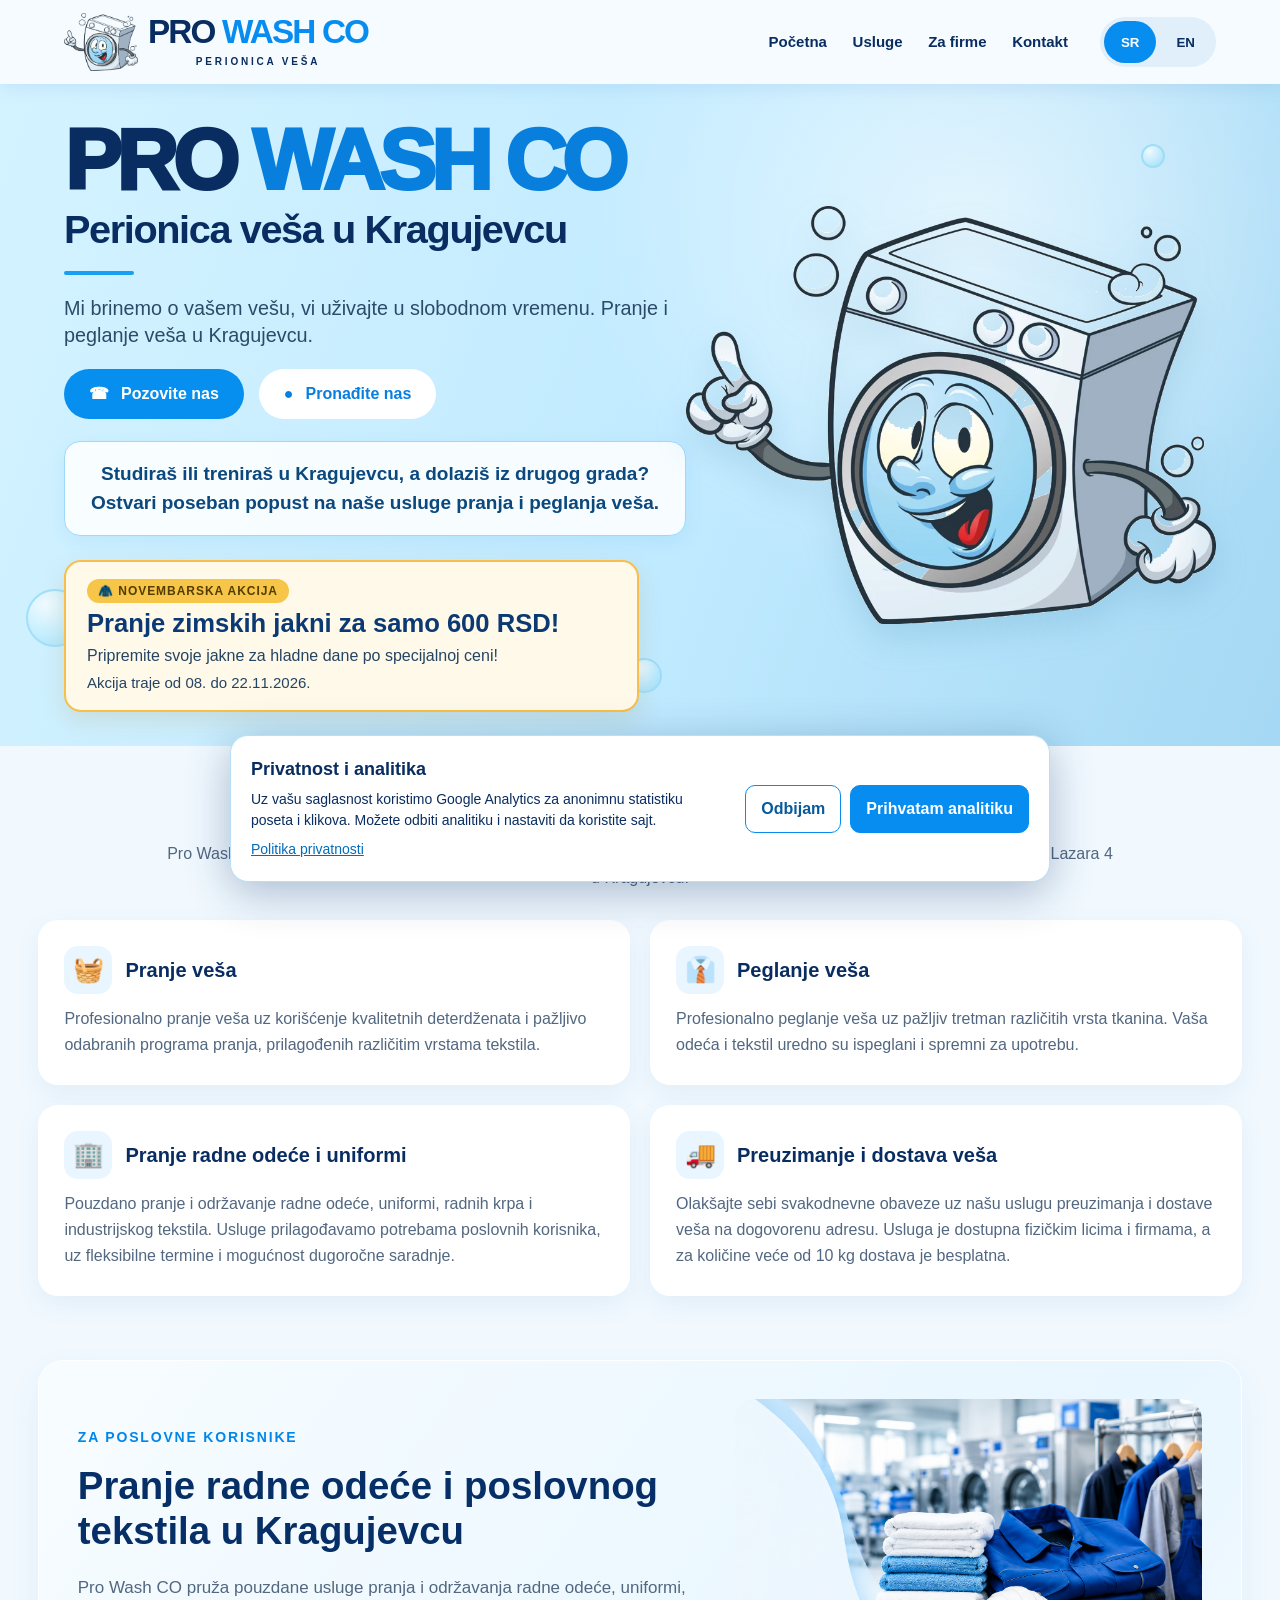
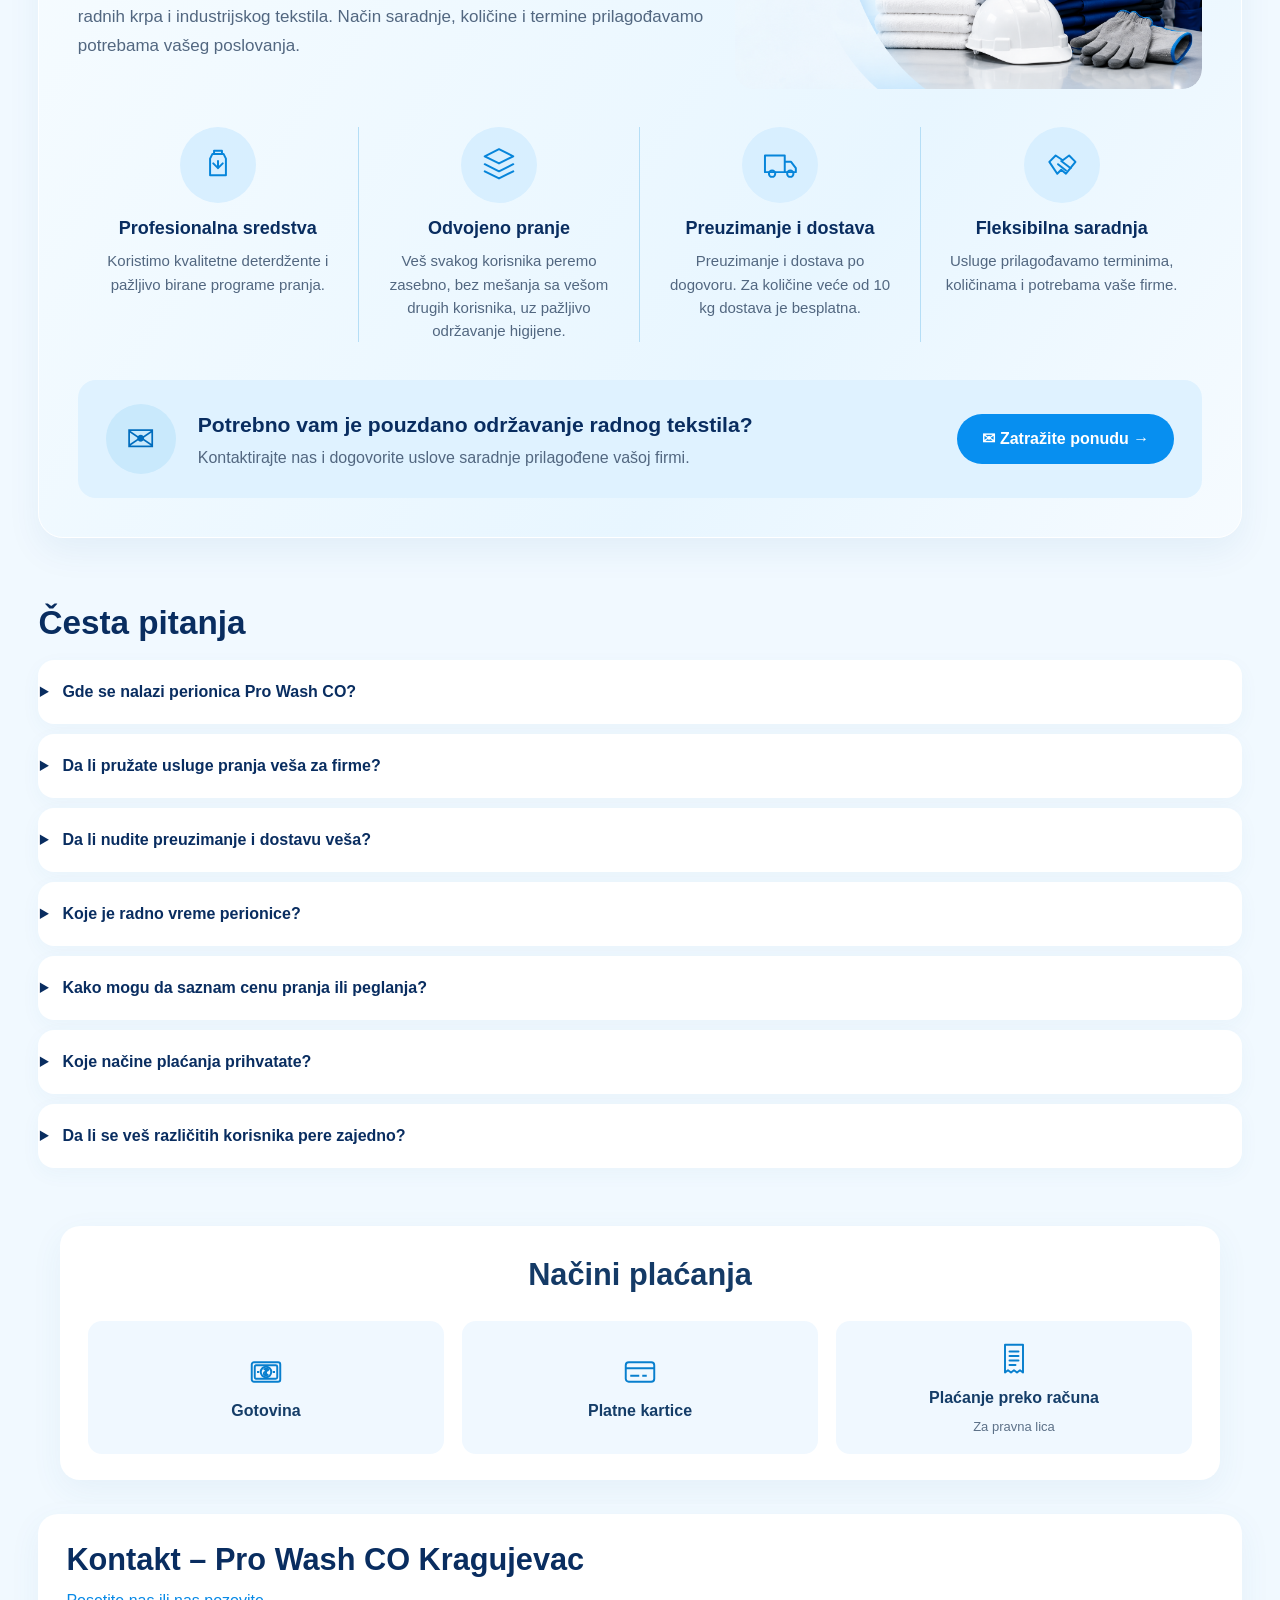
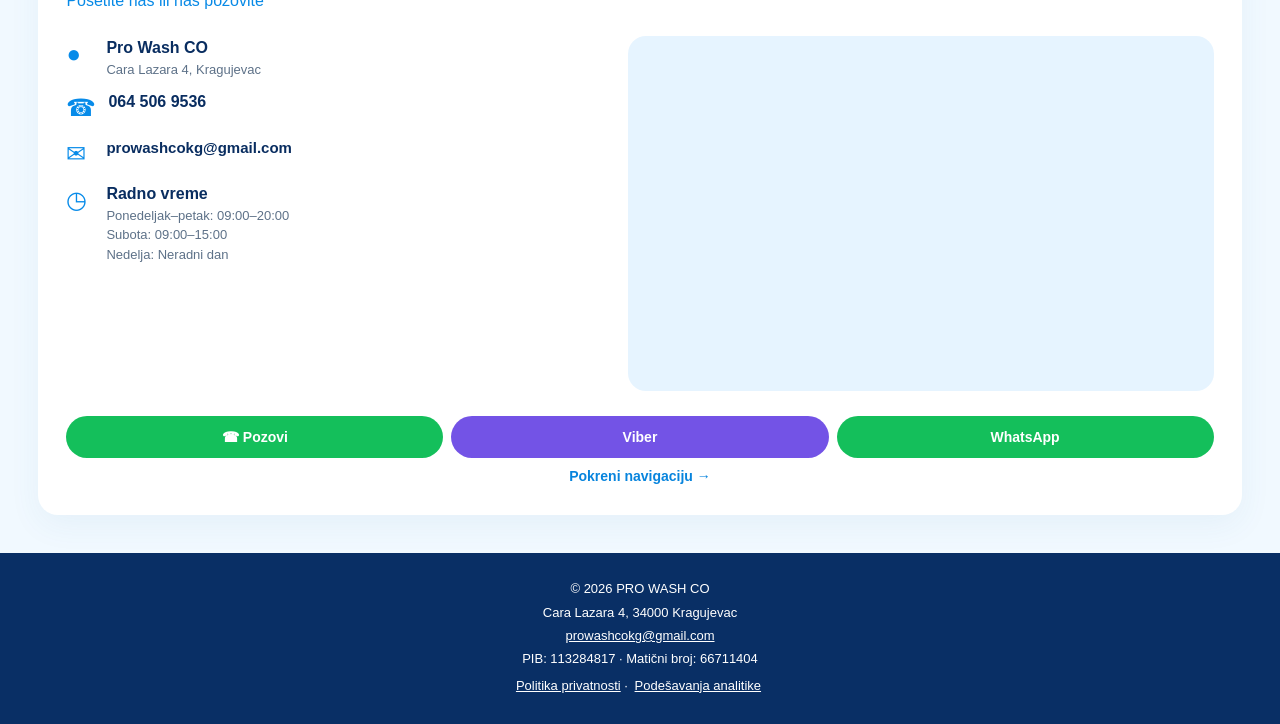
==== commit 6a81aa2a: "Fix November promotion placement inside hero text container" ====
--- a/index.html
+++ b/index.html
@@ -1,7 +1,7 @@
 <!doctype html>
 <html lang="sr"><head><meta charset="UTF-8"><meta name="viewport" content="width=device-width,initial-scale=1"><meta name="theme-color" content="#e9f7ff"><meta name="description" content="Pro Wash CO – perionica veša u Kragujevcu, Cara Lazara 4. Profesionalno pranje i peglanje veša za građane i firme. Pozovite 064 506 9536."><title>Perionica veša Kragujevac | Pranje i peglanje – Pro Wash CO</title><meta property="og:type" content="website"><meta property="og:locale" content="sr_RS"><meta property="og:site_name" content="Pro Wash CO"><meta property="og:title" content="Perionica veša Kragujevac | Pranje i peglanje – Pro Wash CO"><meta property="og:description" content="Profesionalno pranje i peglanje veša. Kragujevac, Cara Lazara 4. Pozovite nas: 064 506 9536."><meta property="og:url" content="https://perionicavesakragujevac.rs/"><meta property="og:image" content="https://perionicavesakragujevac.rs/pro-wash-social-preview.jpg"><meta property="og:image:secure_url" content="https://perionicavesakragujevac.rs/pro-wash-social-preview.jpg"><meta property="og:image:type" content="image/jpeg"><meta property="og:image:width" content="1200"><meta property="og:image:height" content="630"><meta property="og:image:alt" content="Pro Wash CO — perionica veša Kragujevac, Cara Lazara 4"><meta name="twitter:card" content="summary_large_image"><meta name="twitter:title" content="PRO WASH CO | Perionica veša Kragujevac"><meta name="twitter:description" content="Profesionalno pranje i peglanje veša u Kragujevcu."><meta name="twitter:image" content="https://perionicavesakragujevac.rs/pro-wash-social-preview.jpg"><link rel="canonical" href="https://perionicavesakragujevac.rs/"><meta name="robots" content="index,follow,max-image-preview:large"><meta name="color-scheme" content="light"><script type="application/ld+json">{"@context":"https://schema.org","@type":"DryCleaningOrLaundry","name":"Pro Wash CO","@id":"https://perionicavesakragujevac.rs/#business","url":"https://perionicavesakragujevac.rs/","image":"https://perionicavesakragujevac.rs/pro-wash-social-preview.jpg","telephone":"+381645069536","email":"prowashcokg@gmail.com","address":{"@type":"PostalAddress","streetAddress":"Cara Lazara 4","postalCode":"34000","addressLocality":"Kragujevac","addressCountry":"RS"},"openingHoursSpecification":[{"@type":"OpeningHoursSpecification","dayOfWeek":["Monday","Tuesday","Wednesday","Thursday","Friday"],"opens":"09:00","closes":"20:00"},{"@type":"OpeningHoursSpecification","dayOfWeek":"Saturday","opens":"09:00","closes":"15:00"}],"priceRange":"Contact for pricing"}</script><link rel="icon" href="pro-wash-maskota.webp" type="image/webp"><link rel="stylesheet" href="styles.css?v=20261008-3"></head>
 <body><header class="header"><a class="brand" href="#home"><img src="pro-wash-maskota.webp" alt="" width="74" height="74" decoding="async"><span><strong>PRO <b>WASH CO</b></strong><small data-sr="PERIONICA VEŠA" data-en="LAUNDRY SERVICE">PERIONICA VEŠA</small></span></a><button class="menu-toggle" type="button" aria-label="Otvori meni" aria-controls="main-navigation" aria-expanded="false">☰</button><nav class="nav" id="main-navigation" aria-label="Glavna navigacija"><a href="#home" data-sr="Početna" data-en="Home">Početna</a><a href="#services" data-sr="Usluge" data-en="Services">Usluge</a><a href="#business" data-sr="Za firme" data-en="Business">Za firme</a><a href="#contact" data-sr="Kontakt" data-en="Contact">Kontakt</a></nav><div class="language"><button class="lang active" data-lang="sr" type="button" aria-pressed="true">SR</button><button class="lang" data-lang="en" type="button" aria-pressed="false">EN</button></div></header>
-<main><section id="home" class="hero"><div class="hero-inner"><div class="hero-copy"><p class="hero-name">PRO <span>WASH CO</span></p><h1 data-sr="Perionica veša u Kragujevcu" data-en="Laundry service in Kragujevac">Perionica veša u Kragujevcu</h1><div class="accent"></div><p class="lead" data-sr="Mi brinemo o vašem vešu, vi uživajte u slobodnom vremenu. Pranje i peglanje veša u Kragujevcu." data-en="We take care of your laundry so you can enjoy your free time. Laundry and ironing services in Kragujevac.">Mi brinemo o vašem vešu, vi uživajte u slobodnom vremenu. Pranje i peglanje veša u Kragujevcu.</p><div class="hero-actions"><a class="btn primary" href="tel:+381645069536"><span>☎</span><span data-sr="Pozovite nas" data-en="Call us">Pozovite nas</span></a><a class="btn white" href="https://www.google.com/maps/dir/?api=1&amp;destination=Pro%20wash%20co%2C%20Cara%20Lazara%204%2C%20Kragujevac" target="_blank" rel="noopener"><span>●</span><span data-sr="Pronađite nas" data-en="Find us">Pronađite nas</span></a></div><p class="student-athlete-discount" data-sr="Studiraš ili treniraš u Kragujevcu, a dolaziš iz drugog grada? Ostvari poseban popust na naše usluge pranja i peglanja veša." data-en="Studying or training in Kragujevac but coming from another city? Enjoy a special discount on our laundry and ironing services.">Studiraš ili treniraš u Kragujevcu, a dolaziš iz drugog grada? Ostvari poseban popust na naše usluge pranja i peglanja veša.</p></div><div class="october-offer" aria-label="Novembarska akcija"><span class="offer-tag" data-sr="🧥 NOVEMBARSKA AKCIJA" data-en="🧥 NOVEMBER SPECIAL OFFER">🧥 NOVEMBARSKA AKCIJA</span><strong data-sr="Pranje zimskih jakni za samo 600 RSD!" data-en="Winter jacket washing for only 600 RSD!">Pranje zimskih jakni za samo 600 RSD!</strong><span data-sr="Pripremite svoje jakne za hladne dane po specijalnoj ceni!" data-en="Get your jackets ready for colder days at a special price!">Pripremite svoje jakne za hladne dane po specijalnoj ceni!</span><span data-sr="Akcija traje od 08. do 22.11.2026." data-en="Offer valid November 8–22, 2026.">Akcija traje od 08. do 22.11.2026.</span></div><div class="hero-art"><img src="pro-wash-maskota.webp" alt="Maskota Pro Wash CO perionice veša u Kragujevcu" width="600" height="520" decoding="async" fetchpriority="high"></div></div><span class="bubble b1"></span><span class="bubble b2"></span><span class="bubble b3"></span></section>
+<main><section id="home" class="hero"><div class="hero-inner"><div class="hero-copy"><p class="hero-name">PRO <span>WASH CO</span></p><h1 data-sr="Perionica veša u Kragujevcu" data-en="Laundry service in Kragujevac">Perionica veša u Kragujevcu</h1><div class="accent"></div><p class="lead" data-sr="Mi brinemo o vašem vešu, vi uživajte u slobodnom vremenu. Pranje i peglanje veša u Kragujevcu." data-en="We take care of your laundry so you can enjoy your free time. Laundry and ironing services in Kragujevac.">Mi brinemo o vašem vešu, vi uživajte u slobodnom vremenu. Pranje i peglanje veša u Kragujevcu.</p><div class="hero-actions"><a class="btn primary" href="tel:+381645069536"><span>☎</span><span data-sr="Pozovite nas" data-en="Call us">Pozovite nas</span></a><a class="btn white" href="https://www.google.com/maps/dir/?api=1&amp;destination=Pro%20wash%20co%2C%20Cara%20Lazara%204%2C%20Kragujevac" target="_blank" rel="noopener"><span>●</span><span data-sr="Pronađite nas" data-en="Find us">Pronađite nas</span></a></div><p class="student-athlete-discount" data-sr="Studiraš ili treniraš u Kragujevcu, a dolaziš iz drugog grada? Ostvari poseban popust na naše usluge pranja i peglanja veša." data-en="Studying or training in Kragujevac but coming from another city? Enjoy a special discount on our laundry and ironing services.">Studiraš ili treniraš u Kragujevcu, a dolaziš iz drugog grada? Ostvari poseban popust na naše usluge pranja i peglanja veša.</p><div class="october-offer" aria-label="Novembarska akcija"><span class="offer-tag" data-sr="🧥 NOVEMBARSKA AKCIJA" data-en="🧥 NOVEMBER SPECIAL OFFER">🧥 NOVEMBARSKA AKCIJA</span><strong data-sr="Pranje zimskih jakni za samo 600 RSD!" data-en="Winter jacket washing for only 600 RSD!">Pranje zimskih jakni za samo 600 RSD!</strong><span data-sr="Pripremite svoje jakne za hladne dane po specijalnoj ceni!" data-en="Get your jackets ready for colder days at a special price!">Pripremite svoje jakne za hladne dane po specijalnoj ceni!</span><span data-sr="Akcija traje od 08. do 22.11.2026." data-en="Offer valid November 8–22, 2026.">Akcija traje od 08. do 22.11.2026.</span></div></div><div class="hero-art"><img src="pro-wash-maskota.webp" alt="Maskota Pro Wash CO perionice veša u Kragujevcu" width="600" height="520" decoding="async" fetchpriority="high"></div></div><span class="bubble b1"></span><span class="bubble b2"></span><span class="bubble b3"></span></section>
 <section class="seo-details" id="services" aria-labelledby="laundry-services-title"><div class="seo-wrap"><h2 id="laundry-services-title" data-sr="Usluge perionice veša u Kragujevcu" data-en="Laundry services in Kragujevac">Usluge perionice veša u Kragujevcu</h2><p class="seo-intro" data-sr="Pro Wash CO pruža profesionalne usluge pranja i peglanja veša za fizička lica i poslovne korisnike. Posetite nas u ulici Cara Lazara 4 u Kragujevcu." data-en="Pro Wash CO provides professional washing and ironing services for individuals and businesses. Visit us at Cara Lazara 4 in Kragujevac.">Pro Wash CO pruža profesionalne usluge pranja i peglanja veša za fizička lica i poslovne korisnike. Posetite nas u ulici Cara Lazara 4 u Kragujevcu.</p><div class="seo-grid"><article><div class="seo-card-heading"><span class="seo-card-icon" aria-hidden="true">🧺</span><h3 data-sr="Pranje veša" data-en="Laundry washing">Pranje veša</h3></div><p data-sr="Profesionalno pranje veša uz korišćenje kvalitetnih deterdženata i pažljivo odabranih programa pranja, prilagođenih različitim vrstama tekstila." data-en="Professional laundry washing using quality detergents and carefully selected wash programmes suited to different types of fabric.">Profesionalno pranje veša uz korišćenje kvalitetnih deterdženata i pažljivo odabranih programa pranja, prilagođenih različitim vrstama tekstila.</p></article><article><div class="seo-card-heading"><span class="seo-card-icon" aria-hidden="true">👔</span><h3 data-sr="Peglanje veša" data-en="Ironing services">Peglanje veša</h3></div><p data-sr="Profesionalno peglanje veša uz pažljiv tretman različitih vrsta tkanina. Vaša odeća i tekstil uredno su ispeglani i spremni za upotrebu." data-en="Professional ironing with careful handling of different fabrics. Your clothes and textiles are neatly ironed and ready to use.">Profesionalno peglanje veša uz pažljiv tretman različitih vrsta tkanina. Vaša odeća i tekstil uredno su ispeglani i spremni za upotrebu.</p></article><article><div class="seo-card-heading"><span class="seo-card-icon" aria-hidden="true">🏢</span><h3 data-sr="Pranje radne odeće i uniformi" data-en="Workwear and uniform laundry">Pranje radne odeće i uniformi</h3></div><p data-sr="Pouzdano pranje i održavanje radne odeće, uniformi, radnih krpa i industrijskog tekstila. Usluge prilagođavamo potrebama poslovnih korisnika, uz fleksibilne termine i mogućnost dugoročne saradnje." data-en="Reliable washing and care for workwear, uniforms, cleaning cloths and industrial textiles. We tailor our services to businesses, with flexible scheduling and options for long-term cooperation.">Pouzdano pranje i održavanje radne odeće, uniformi, radnih krpa i industrijskog tekstila. Usluge prilagođavamo potrebama poslovnih korisnika, uz fleksibilne termine i mogućnost dugoročne saradnje.</p></article><article><div class="seo-card-heading"><span class="seo-card-icon" aria-hidden="true">🚚</span><h3 data-sr="Preuzimanje i dostava veša" data-en="Laundry pickup and delivery">Preuzimanje i dostava veša</h3></div><p data-sr="Olakšajte sebi svakodnevne obaveze uz našu uslugu preuzimanja i dostave veša na dogovorenu adresu. Usluga je dostupna fizičkim licima i firmama, a za količine veće od 10 kg dostava je besplatna." data-en="Make laundry easier with pickup and delivery to an agreed address. The service is available to individuals and businesses, and delivery is free for loads over 10 kg.">Olakšajte sebi svakodnevne obaveze uz našu uslugu preuzimanja i dostave veša na dogovorenu adresu. Usluga je dostupna fizičkim licima i firmama, a za količine veće od 10 kg dostava je besplatna.</p></article></div></div></section>
 <section class="business-section business-showcase" id="business" aria-labelledby="business-title"><div class="business-showcase-inner"><div class="business-top"><div class="business-copy"><p class="business-eyebrow" data-sr="ZA POSLOVNE KORISNIKE" data-en="FOR BUSINESS CUSTOMERS">ZA POSLOVNE KORISNIKE</p><h2 id="business-title" data-sr="Pranje radne odeće i poslovnog tekstila u Kragujevcu" data-en="Workwear and business textile laundry in Kragujevac">Pranje radne odeće i poslovnog tekstila u Kragujevcu</h2><p class="business-intro" data-sr="Pro Wash CO pruža pouzdane usluge pranja i održavanja radne odeće, uniformi, radnih krpa i industrijskog tekstila. Način saradnje, količine i termine prilagođavamo potrebama vašeg poslovanja." data-en="Pro Wash CO provides reliable washing and care for workwear, uniforms, cleaning cloths and industrial textiles. We tailor service terms, quantities and schedules to your business needs.">Pro Wash CO pruža pouzdane usluge pranja i održavanja radne odeće, uniformi, radnih krpa i industrijskog tekstila. Način saradnje, količine i termine prilagođavamo potrebama vašeg poslovanja.</p></div><div class="business-art"><img src="Profesionalna%20industrijska%20ve%C5%A1eraj%20scena.png" alt="Složene radne uniforme, peškiri i zaštitna oprema u profesionalnoj perionici veša" loading="lazy" decoding="async" width="1536" height="1024"></div></div><div class="business-features"><article class="business-feature"><span class="business-feature-icon"><svg viewBox="0 0 48 48" width="38" height="38" fill="none" stroke="currentColor" stroke-width="2.5" stroke-linecap="round" stroke-linejoin="round" aria-hidden="true"><path d="M17 10h14l3 6v21H14V16l3-6Z"/><path d="M19 10V6h10v4M18 22l6 6 6-6M24 28v-9"/></svg></span><h3 data-sr="Profesionalna sredstva" data-en="Professional products">Profesionalna sredstva</h3><p data-sr="Koristimo kvalitetne deterdžente i pažljivo birane programe pranja." data-en="We use quality detergents and carefully selected washing programmes.">Koristimo kvalitetne deterdžente i pažljivo birane programe pranja.</p></article><article class="business-feature"><span class="business-feature-icon"><svg viewBox="0 0 48 48" width="38" height="38" fill="none" stroke="currentColor" stroke-width="2.5" stroke-linecap="round" stroke-linejoin="round" aria-hidden="true"><path d="M24 4 42 13 24 22 6 13 24 4ZM6 23l18 9 18-9M6 32l18 9 18-9"/></svg></span><h3 data-sr="Odvojeno pranje" data-en="Separate washing">Odvojeno pranje</h3><p data-sr="Veš svakog korisnika peremo zasebno, bez mešanja sa vešom drugih korisnika, uz pažljivo održavanje higijene." data-en="We wash each customer’s laundry separately, without mixing it with other customers’ items, while maintaining careful hygiene standards.">Veš svakog korisnika peremo zasebno, bez mešanja sa vešom drugih korisnika, uz pažljivo održavanje higijene.</p></article><article class="business-feature"><span class="business-feature-icon"><svg viewBox="0 0 48 48" width="38" height="38" fill="none" stroke="currentColor" stroke-width="2.5" stroke-linecap="round" stroke-linejoin="round" aria-hidden="true"><path d="M5 12h25v21H5zM30 20h8l6 8v5H30z"/><circle cx="14" cy="35" r="4"/><circle cx="37" cy="35" r="4"/></svg></span><h3 data-sr="Preuzimanje i dostava" data-en="Pickup and delivery">Preuzimanje i dostava</h3><p data-sr="Preuzimanje i dostava po dogovoru. Za količine veće od 10 kg dostava je besplatna." data-en="Pickup and delivery by arrangement. Delivery is free for loads over 10 kg.">Preuzimanje i dostava po dogovoru. Za količine veće od 10 kg dostava je besplatna.</p></article><article class="business-feature"><span class="business-feature-icon"><svg viewBox="0 0 48 48" width="38" height="38" fill="none" stroke="currentColor" stroke-width="2.5" stroke-linecap="round" stroke-linejoin="round" aria-hidden="true"><path d="m8 20 8-8 9 6 8-6 8 8-12 15-6-5-5 5-10-15Z"/><path d="m19 23 10 8M23 19l12 9"/></svg></span><h3 data-sr="Fleksibilna saradnja" data-en="Flexible cooperation">Fleksibilna saradnja</h3><p data-sr="Usluge prilagođavamo terminima, količinama i potrebama vaše firme." data-en="We tailor schedules, quantities and services to your business.">Usluge prilagođavamo terminima, količinama i potrebama vaše firme.</p></article></div><div class="business-action"><div class="business-action-mark" aria-hidden="true">✉</div><div class="business-action-copy"><h3 data-sr="Potrebno vam je pouzdano održavanje radnog tekstila?" data-en="Need reliable care for your work textiles?">Potrebno vam je pouzdano održavanje radnog tekstila?</h3><p data-sr="Kontaktirajte nas i dogovorite uslove saradnje prilagođene vašoj firmi." data-en="Contact us to discuss service terms tailored to your business.">Kontaktirajte nas i dogovorite uslove saradnje prilagođene vašoj firmi.</p></div><a class="btn primary business-action-btn" href="mailto:prowashcokg@gmail.com?subject=Upit%20za%20poslovnu%20saradnju" data-sr="✉ Zatražite ponudu →" data-en="✉ Request a quote →">✉ Zatražite ponudu →</a></div></div></section>
 <section class="faq-section" id="faq" aria-labelledby="faq-title"><div class="seo-wrap"><h2 id="faq-title" data-sr="Česta pitanja" data-en="Frequently asked questions">Česta pitanja</h2><details><summary data-sr="Gde se nalazi perionica Pro Wash CO?" data-en="Where is Pro Wash CO located?">Gde se nalazi perionica Pro Wash CO?</summary><p data-sr="Nalazimo se u ulici Cara Lazara 4, 34000 Kragujevac." data-en="We are located at Cara Lazara 4, 34000 Kragujevac, Serbia.">Nalazimo se u ulici Cara Lazara 4, 34000 Kragujevac.</p></details><details><summary data-sr="Da li pružate usluge pranja veša za firme?" data-en="Do you provide laundry services for businesses?">Da li pružate usluge pranja veša za firme?</summary><p data-sr="Da. Peremo radnu odeću, uniforme, radne krpe i drugi poslovni tekstil. Uslove saradnje dogovaramo pojedinačno." data-en="Yes. We wash workwear, uniforms, cleaning cloths and other business textiles. We arrange service terms individually.">Da. Peremo radnu odeću, uniforme, radne krpe i drugi poslovni tekstil. Uslove saradnje dogovaramo pojedinačno.</p></details><details><summary data-sr="Da li nudite preuzimanje i dostavu veša?" data-en="Do you offer laundry pickup and delivery?">Da li nudite preuzimanje i dostavu veša?</summary><p data-sr="Nudimo uslugu preuzimanja i dostave veša za sve korisnike, uz prethodni dogovor. Za količine veće od 10 kg dostava je besplatna." data-en="We offer laundry pickup and delivery for all customers by prior arrangement. Delivery is free for loads over 10 kg.">Nudimo uslugu preuzimanja i dostave veša za sve korisnike, uz prethodni dogovor. Za količine veće od 10 kg dostava je besplatna.</p></details><details><summary data-sr="Koje je radno vreme perionice?" data-en="What are your opening hours?">Koje je radno vreme perionice?</summary><p data-sr="Radimo ponedeljkom do petka od 09:00 do 20:00 i subotom od 09:00 do 15:00. Nedeljom ne radimo." data-en="We are open Monday to Friday from 09:00 to 20:00 and Saturday from 09:00 to 15:00. Closed on Sunday.">Radimo ponedeljkom do petka od 09:00 do 20:00 i subotom od 09:00 do 15:00. Nedeljom ne radimo.</p></details><details><summary data-sr="Kako mogu da saznam cenu pranja ili peglanja?" data-en="How can I get a washing or ironing quote?">Kako mogu da saznam cenu pranja ili peglanja?</summary><p data-sr="Pozovite nas na 064 506 9536 ili pošaljite poruku kako bismo proverili vrstu i količinu veša i dali informacije o ceni." data-en="Call +381 64 506 9536 or message us so we can discuss the type and quantity of laundry and provide pricing information.">Pozovite nas na 064 506 9536 ili pošaljite poruku kako bismo proverili vrstu i količinu veša i dali informacije o ceni.</p></details><details><summary data-sr="Koje načine plaćanja prihvatate?" data-en="Which payment methods do you accept?">Koje načine plaćanja prihvatate?</summary><p data-sr="Plaćanje je moguće gotovinom, platnim karticama, kao i preko računa za pravna lica." data-en="We accept cash and payment cards, as well as payment by invoice for business customers.">Plaćanje je moguće gotovinom, platnim karticama, kao i preko računa za pravna lica.</p></details><details><summary data-sr="Da li se veš različitih korisnika pere zajedno?" data-en="Is laundry from different customers washed together?">Da li se veš različitih korisnika pere zajedno?</summary><p data-sr="Ne. Veš svakog korisnika peremo zasebno, bez mešanja sa vešom drugih korisnika, uz pažljivo održavanje higijene." data-en="No. We wash each customer’s laundry separately, without mixing it with other customers’ items, while maintaining careful hygiene standards.">Ne. Veš svakog korisnika peremo zasebno, bez mešanja sa vešom drugih korisnika, uz pažljivo održavanje higijene.</p></details></div></section>
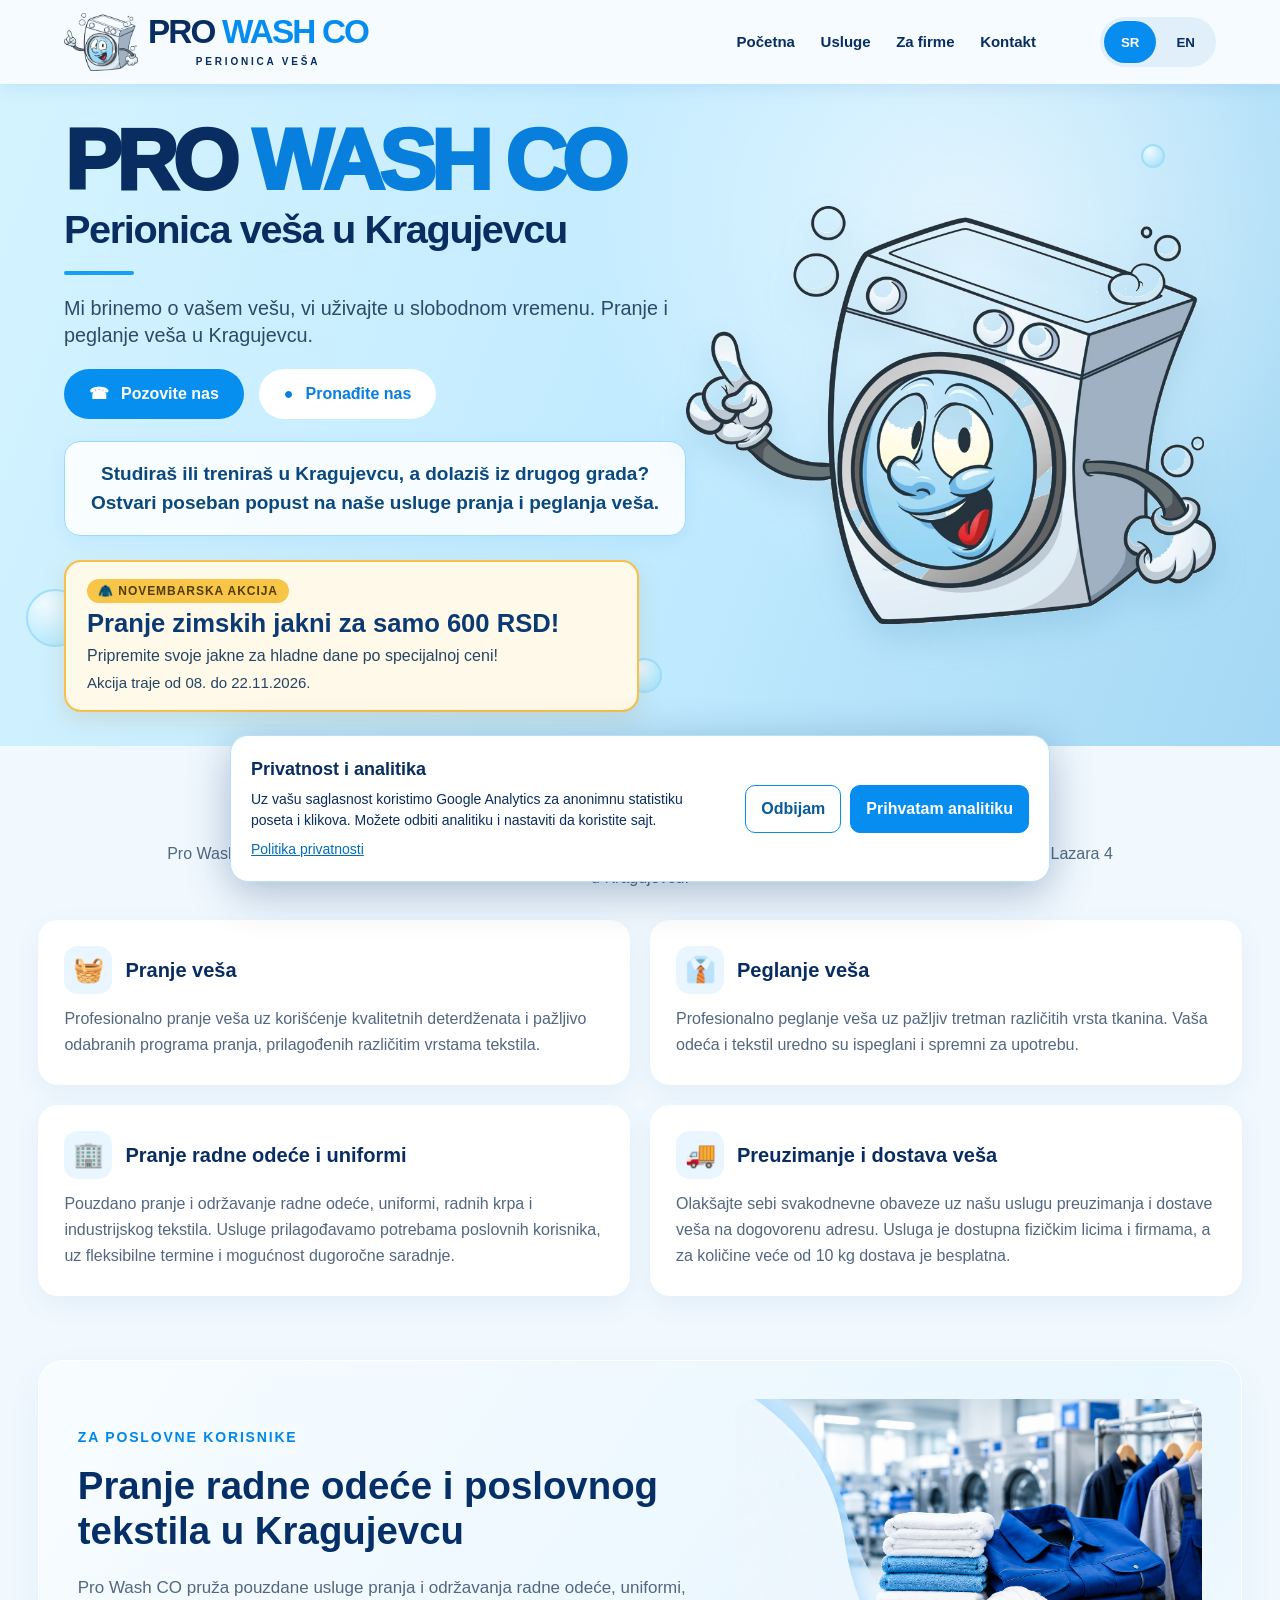
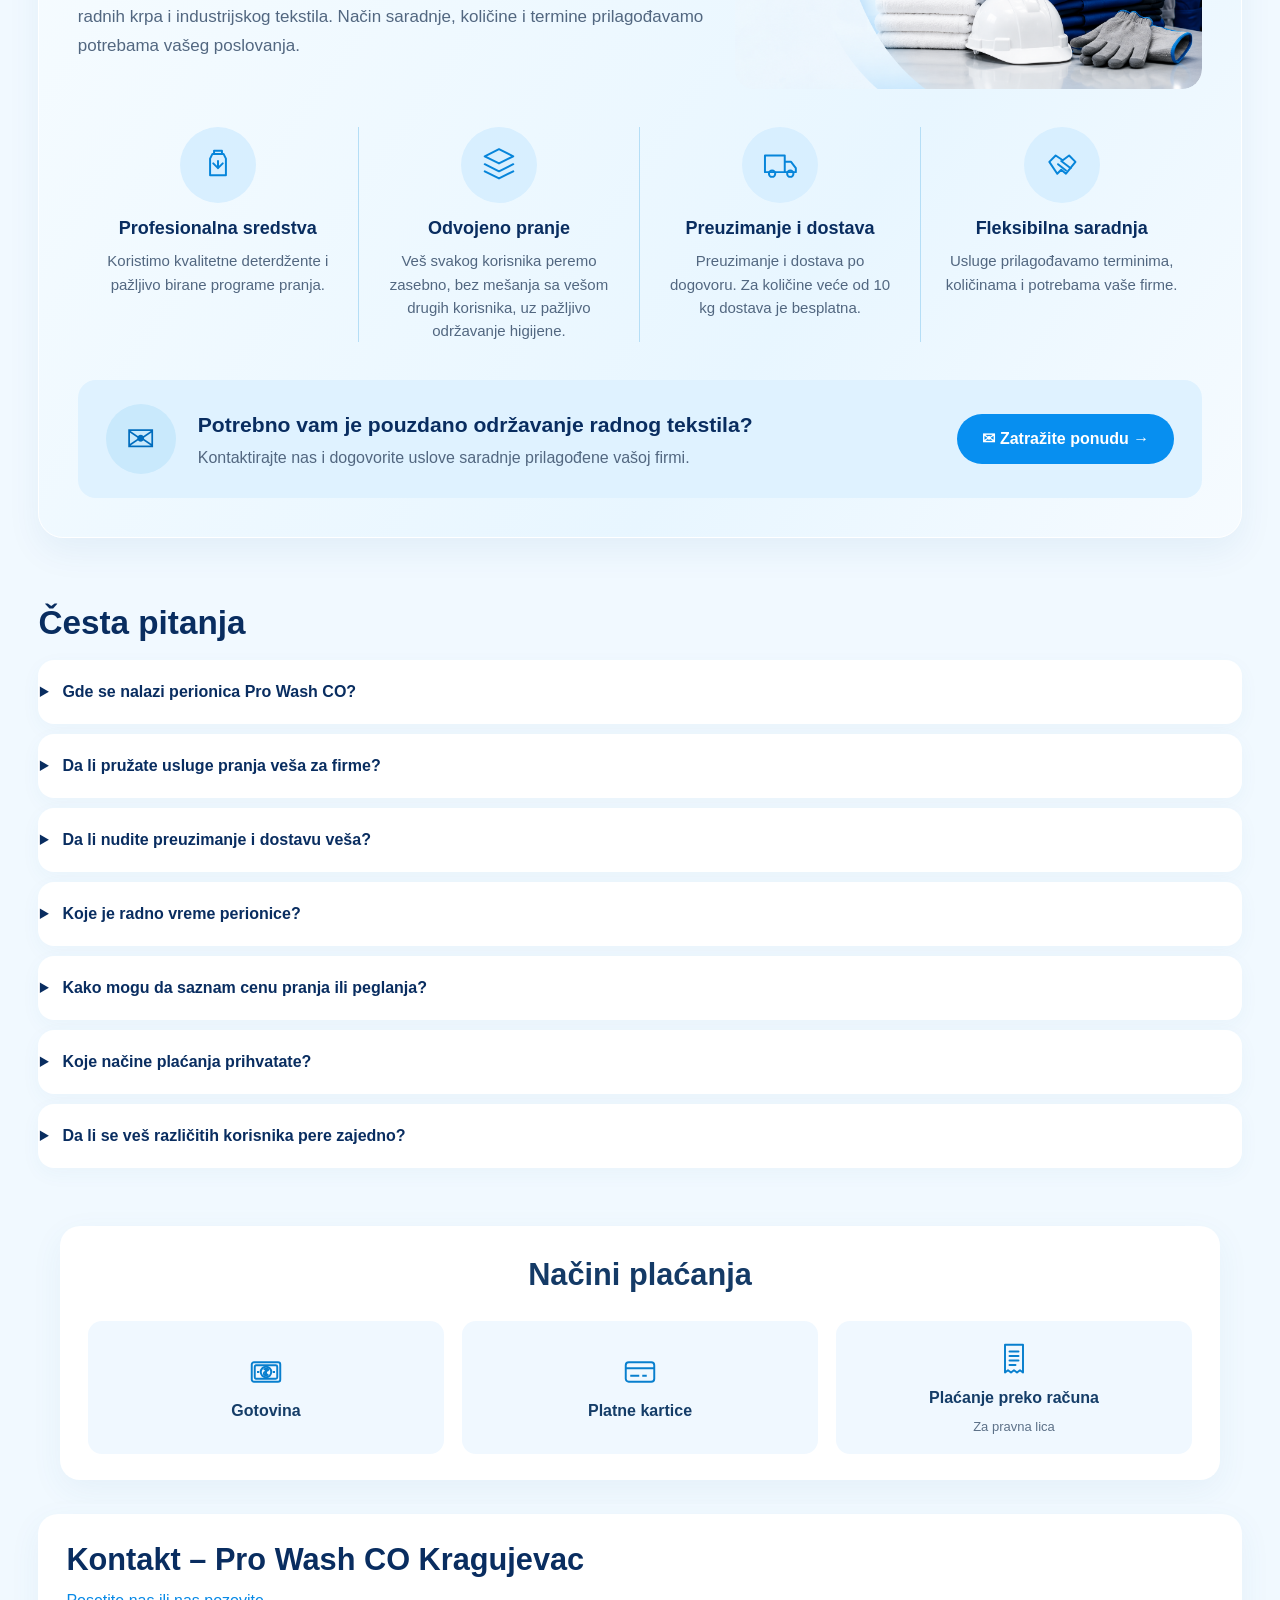
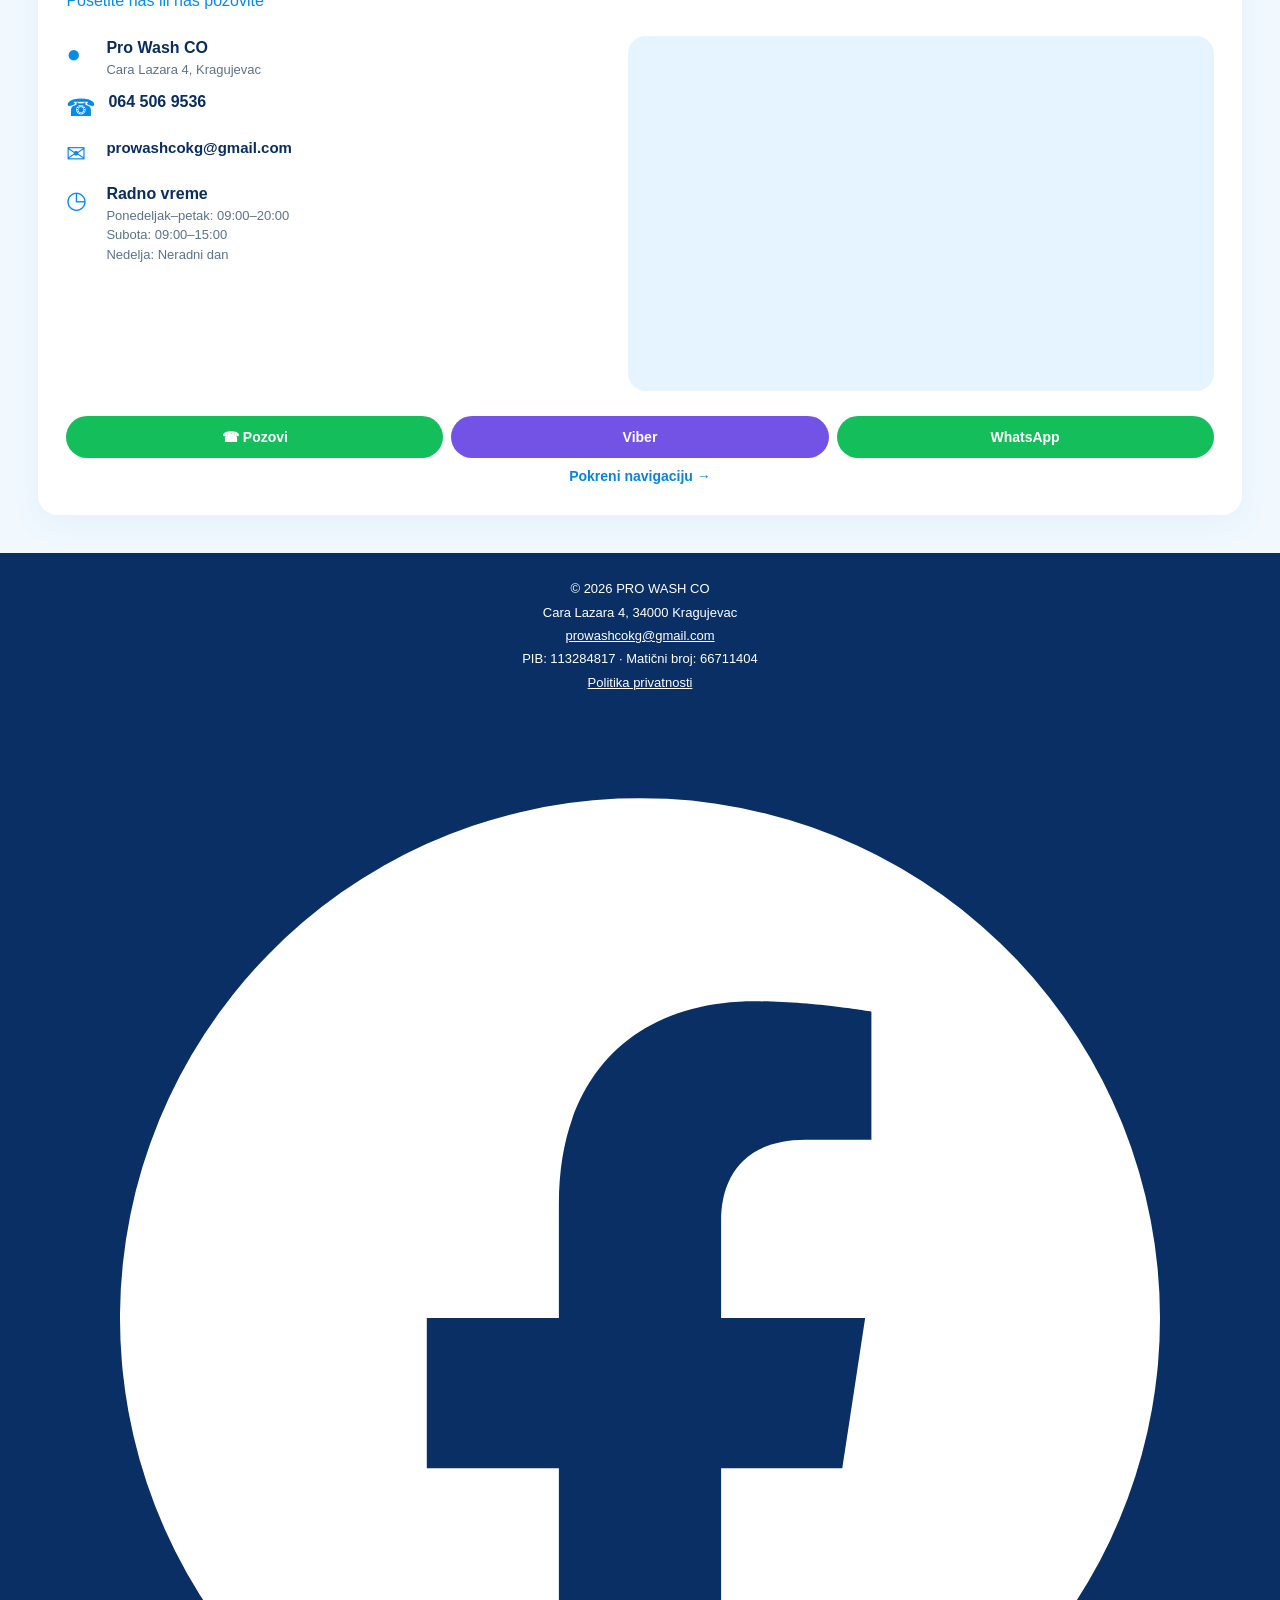
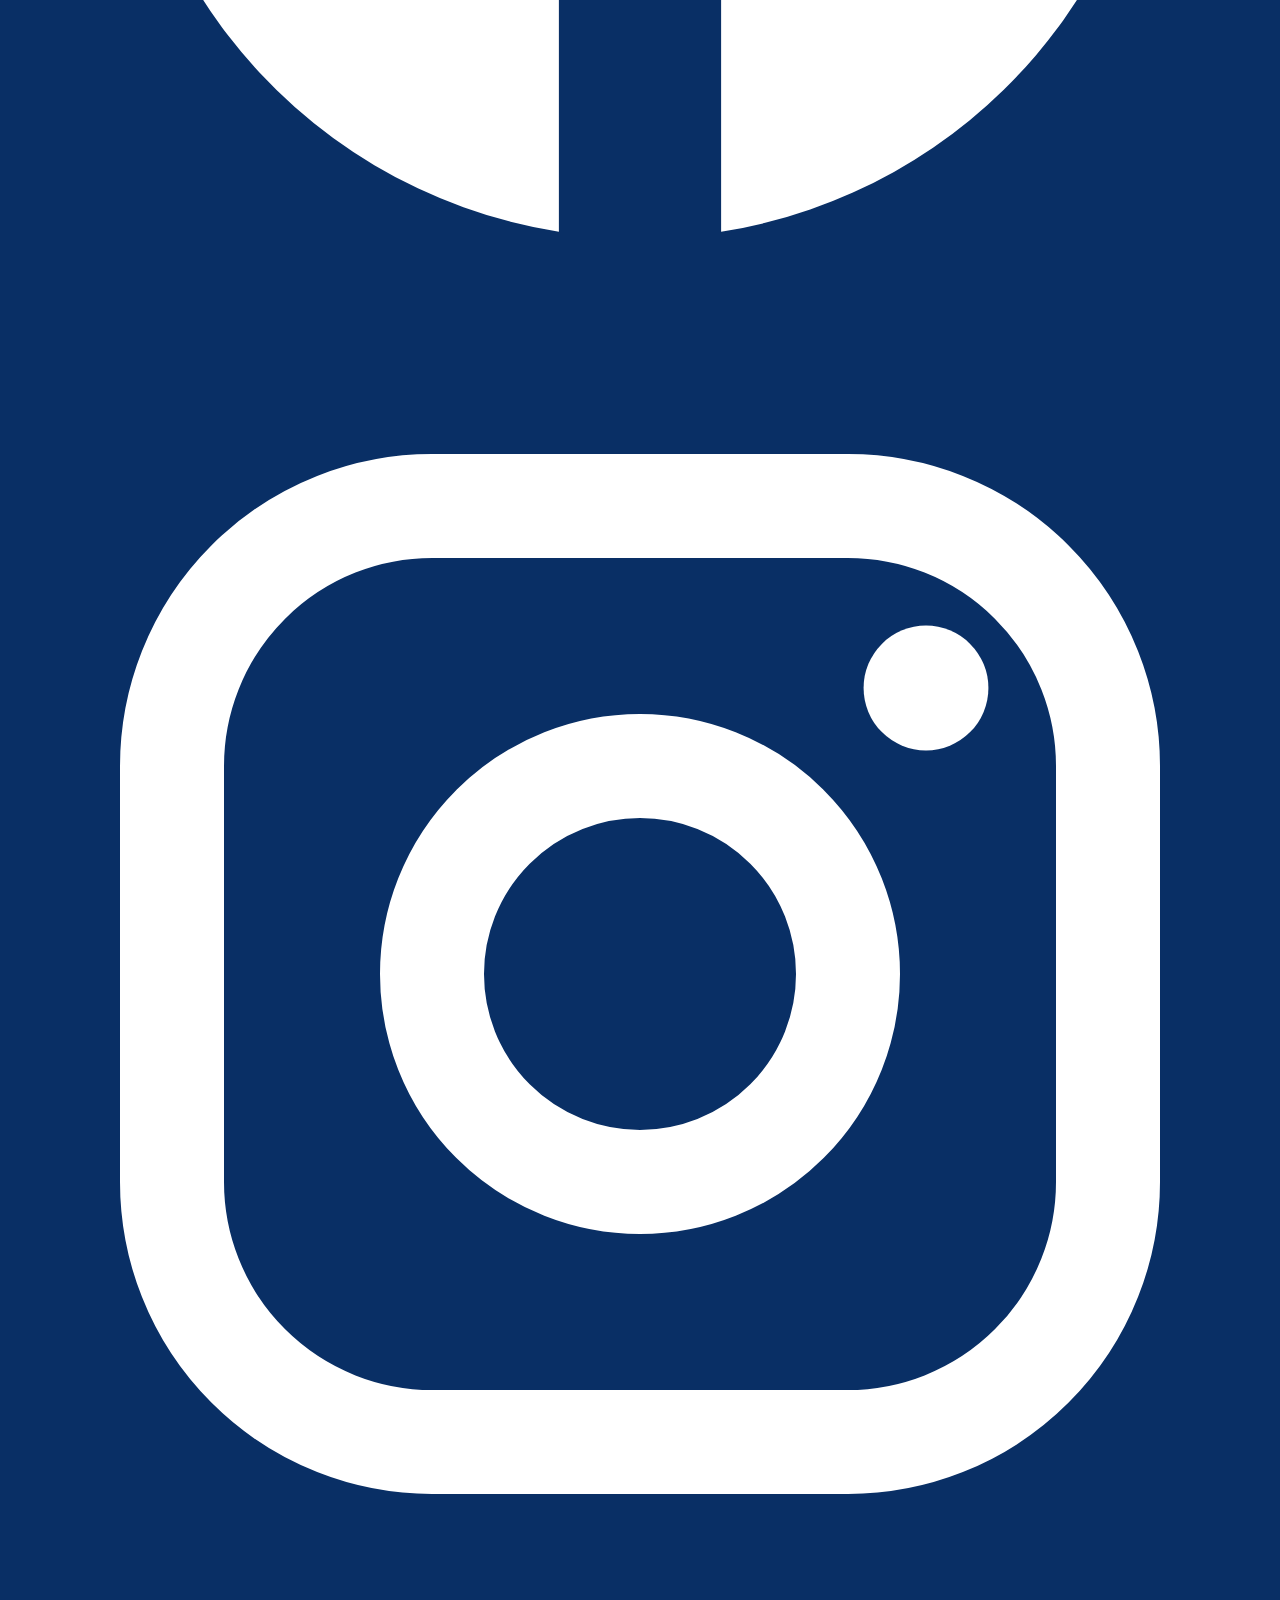
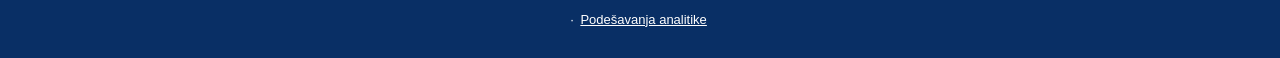
==== commit d5f9697a: "Add Facebook and Instagram links to site header and footer" ====
--- a/index.html
+++ b/index.html
@@ -1,10 +1,10 @@
 <!doctype html>
-<html lang="sr"><head><meta charset="UTF-8"><meta name="viewport" content="width=device-width,initial-scale=1"><meta name="theme-color" content="#e9f7ff"><meta name="description" content="Pro Wash CO – perionica veša u Kragujevcu, Cara Lazara 4. Profesionalno pranje i peglanje veša za građane i firme. Pozovite 064 506 9536."><title>Perionica veša Kragujevac | Pranje i peglanje – Pro Wash CO</title><meta property="og:type" content="website"><meta property="og:locale" content="sr_RS"><meta property="og:site_name" content="Pro Wash CO"><meta property="og:title" content="Perionica veša Kragujevac | Pranje i peglanje – Pro Wash CO"><meta property="og:description" content="Profesionalno pranje i peglanje veša. Kragujevac, Cara Lazara 4. Pozovite nas: 064 506 9536."><meta property="og:url" content="https://perionicavesakragujevac.rs/"><meta property="og:image" content="https://perionicavesakragujevac.rs/pro-wash-social-preview.jpg"><meta property="og:image:secure_url" content="https://perionicavesakragujevac.rs/pro-wash-social-preview.jpg"><meta property="og:image:type" content="image/jpeg"><meta property="og:image:width" content="1200"><meta property="og:image:height" content="630"><meta property="og:image:alt" content="Pro Wash CO — perionica veša Kragujevac, Cara Lazara 4"><meta name="twitter:card" content="summary_large_image"><meta name="twitter:title" content="PRO WASH CO | Perionica veša Kragujevac"><meta name="twitter:description" content="Profesionalno pranje i peglanje veša u Kragujevcu."><meta name="twitter:image" content="https://perionicavesakragujevac.rs/pro-wash-social-preview.jpg"><link rel="canonical" href="https://perionicavesakragujevac.rs/"><meta name="robots" content="index,follow,max-image-preview:large"><meta name="color-scheme" content="light"><script type="application/ld+json">{"@context":"https://schema.org","@type":"DryCleaningOrLaundry","name":"Pro Wash CO","@id":"https://perionicavesakragujevac.rs/#business","url":"https://perionicavesakragujevac.rs/","image":"https://perionicavesakragujevac.rs/pro-wash-social-preview.jpg","telephone":"+381645069536","email":"prowashcokg@gmail.com","address":{"@type":"PostalAddress","streetAddress":"Cara Lazara 4","postalCode":"34000","addressLocality":"Kragujevac","addressCountry":"RS"},"openingHoursSpecification":[{"@type":"OpeningHoursSpecification","dayOfWeek":["Monday","Tuesday","Wednesday","Thursday","Friday"],"opens":"09:00","closes":"20:00"},{"@type":"OpeningHoursSpecification","dayOfWeek":"Saturday","opens":"09:00","closes":"15:00"}],"priceRange":"Contact for pricing"}</script><link rel="icon" href="pro-wash-maskota.webp" type="image/webp"><link rel="stylesheet" href="styles.css?v=20261008-3"></head>
-<body><header class="header"><a class="brand" href="#home"><img src="pro-wash-maskota.webp" alt="" width="74" height="74" decoding="async"><span><strong>PRO <b>WASH CO</b></strong><small data-sr="PERIONICA VEŠA" data-en="LAUNDRY SERVICE">PERIONICA VEŠA</small></span></a><button class="menu-toggle" type="button" aria-label="Otvori meni" aria-controls="main-navigation" aria-expanded="false">☰</button><nav class="nav" id="main-navigation" aria-label="Glavna navigacija"><a href="#home" data-sr="Početna" data-en="Home">Početna</a><a href="#services" data-sr="Usluge" data-en="Services">Usluge</a><a href="#business" data-sr="Za firme" data-en="Business">Za firme</a><a href="#contact" data-sr="Kontakt" data-en="Contact">Kontakt</a></nav><div class="language"><button class="lang active" data-lang="sr" type="button" aria-pressed="true">SR</button><button class="lang" data-lang="en" type="button" aria-pressed="false">EN</button></div></header>
+<html lang="sr"><head><meta charset="UTF-8"><meta name="viewport" content="width=device-width,initial-scale=1"><meta name="theme-color" content="#e9f7ff"><meta name="description" content="Pro Wash CO – perionica veša u Kragujevcu, Cara Lazara 4. Profesionalno pranje i peglanje veša za građane i firme. Pozovite 064 506 9536."><title>Perionica veša Kragujevac | Pranje i peglanje – Pro Wash CO</title><meta property="og:type" content="website"><meta property="og:locale" content="sr_RS"><meta property="og:site_name" content="Pro Wash CO"><meta property="og:title" content="Perionica veša Kragujevac | Pranje i peglanje – Pro Wash CO"><meta property="og:description" content="Profesionalno pranje i peglanje veša. Kragujevac, Cara Lazara 4. Pozovite nas: 064 506 9536."><meta property="og:url" content="https://perionicavesakragujevac.rs/"><meta property="og:image" content="https://perionicavesakragujevac.rs/pro-wash-social-preview.jpg"><meta property="og:image:secure_url" content="https://perionicavesakragujevac.rs/pro-wash-social-preview.jpg"><meta property="og:image:type" content="image/jpeg"><meta property="og:image:width" content="1200"><meta property="og:image:height" content="630"><meta property="og:image:alt" content="Pro Wash CO — perionica veša Kragujevac, Cara Lazara 4"><meta name="twitter:card" content="summary_large_image"><meta name="twitter:title" content="PRO WASH CO | Perionica veša Kragujevac"><meta name="twitter:description" content="Profesionalno pranje i peglanje veša u Kragujevcu."><meta name="twitter:image" content="https://perionicavesakragujevac.rs/pro-wash-social-preview.jpg"><link rel="canonical" href="https://perionicavesakragujevac.rs/"><meta name="robots" content="index,follow,max-image-preview:large"><meta name="color-scheme" content="light"><script type="application/ld+json">{"@context":"https://schema.org","@type":"DryCleaningOrLaundry","name":"Pro Wash CO","@id":"https://perionicavesakragujevac.rs/#business","url":"https://perionicavesakragujevac.rs/","image":"https://perionicavesakragujevac.rs/pro-wash-social-preview.jpg","telephone":"+381645069536","email":"prowashcokg@gmail.com","address":{"@type":"PostalAddress","streetAddress":"Cara Lazara 4","postalCode":"34000","addressLocality":"Kragujevac","addressCountry":"RS"},"openingHoursSpecification":[{"@type":"OpeningHoursSpecification","dayOfWeek":["Monday","Tuesday","Wednesday","Thursday","Friday"],"opens":"09:00","closes":"20:00"},{"@type":"OpeningHoursSpecification","dayOfWeek":"Saturday","opens":"09:00","closes":"15:00"}],"priceRange":"Contact for pricing"}</script><link rel="icon" href="pro-wash-maskota.webp" type="image/webp"><link rel="stylesheet" href="styles.css?v=20261105-social"></head>
+<body><header class="header"><a class="brand" href="#home"><img src="pro-wash-maskota.webp" alt="" width="74" height="74" decoding="async"><span><strong>PRO <b>WASH CO</b></strong><small data-sr="PERIONICA VEŠA" data-en="LAUNDRY SERVICE">PERIONICA VEŠA</small></span></a><button class="menu-toggle" type="button" aria-label="Otvori meni" aria-controls="main-navigation" aria-expanded="false">☰</button><nav class="nav" id="main-navigation" aria-label="Glavna navigacija"><a href="#home" data-sr="Početna" data-en="Home">Početna</a><a href="#services" data-sr="Usluge" data-en="Services">Usluge</a><a href="#business" data-sr="Za firme" data-en="Business">Za firme</a><a href="#contact" data-sr="Kontakt" data-en="Contact">Kontakt</a></nav><div class="social-links" aria-label="Društvene mreže"><a class="social-link" href="https://www.facebook.com/perionicaprowashco" target="_blank" rel="noopener noreferrer" aria-label="Facebook – Pro Wash CO" title="Facebook"><svg viewBox="0 0 24 24" aria-hidden="true" focusable="false"><path fill="currentColor" d="M22 12a10 10 0 1 0-11.56 9.88v-6.99H7.9V12h2.54V9.8c0-2.5 1.49-3.89 3.77-3.89 1.1 0 2.24.2 2.24.2v2.46h-1.26c-1.24 0-1.63.77-1.63 1.56V12h2.77l-.44 2.89h-2.33v6.99A10 10 0 0 0 22 12Z"/></svg></a><a class="social-link" href="https://www.instagram.com/perionicaprowashco/" target="_blank" rel="noopener noreferrer" aria-label="Instagram – Pro Wash CO" title="Instagram"><svg viewBox="0 0 24 24" aria-hidden="true" focusable="false"><rect x="3" y="3" width="18" height="18" rx="5" fill="none" stroke="currentColor" stroke-width="2"/><circle cx="12" cy="12" r="4" fill="none" stroke="currentColor" stroke-width="2"/><circle cx="17.5" cy="6.5" r="1.2" fill="currentColor"/></svg></a></div><div class="language"><button class="lang active" data-lang="sr" type="button" aria-pressed="true">SR</button><button class="lang" data-lang="en" type="button" aria-pressed="false">EN</button></div></header>
 <main><section id="home" class="hero"><div class="hero-inner"><div class="hero-copy"><p class="hero-name">PRO <span>WASH CO</span></p><h1 data-sr="Perionica veša u Kragujevcu" data-en="Laundry service in Kragujevac">Perionica veša u Kragujevcu</h1><div class="accent"></div><p class="lead" data-sr="Mi brinemo o vašem vešu, vi uživajte u slobodnom vremenu. Pranje i peglanje veša u Kragujevcu." data-en="We take care of your laundry so you can enjoy your free time. Laundry and ironing services in Kragujevac.">Mi brinemo o vašem vešu, vi uživajte u slobodnom vremenu. Pranje i peglanje veša u Kragujevcu.</p><div class="hero-actions"><a class="btn primary" href="tel:+381645069536"><span>☎</span><span data-sr="Pozovite nas" data-en="Call us">Pozovite nas</span></a><a class="btn white" href="https://www.google.com/maps/dir/?api=1&amp;destination=Pro%20wash%20co%2C%20Cara%20Lazara%204%2C%20Kragujevac" target="_blank" rel="noopener"><span>●</span><span data-sr="Pronađite nas" data-en="Find us">Pronađite nas</span></a></div><p class="student-athlete-discount" data-sr="Studiraš ili treniraš u Kragujevcu, a dolaziš iz drugog grada? Ostvari poseban popust na naše usluge pranja i peglanja veša." data-en="Studying or training in Kragujevac but coming from another city? Enjoy a special discount on our laundry and ironing services.">Studiraš ili treniraš u Kragujevcu, a dolaziš iz drugog grada? Ostvari poseban popust na naše usluge pranja i peglanja veša.</p><div class="october-offer" aria-label="Novembarska akcija"><span class="offer-tag" data-sr="🧥 NOVEMBARSKA AKCIJA" data-en="🧥 NOVEMBER SPECIAL OFFER">🧥 NOVEMBARSKA AKCIJA</span><strong data-sr="Pranje zimskih jakni za samo 600 RSD!" data-en="Winter jacket washing for only 600 RSD!">Pranje zimskih jakni za samo 600 RSD!</strong><span data-sr="Pripremite svoje jakne za hladne dane po specijalnoj ceni!" data-en="Get your jackets ready for colder days at a special price!">Pripremite svoje jakne za hladne dane po specijalnoj ceni!</span><span data-sr="Akcija traje od 08. do 22.11.2026." data-en="Offer valid November 8–22, 2026.">Akcija traje od 08. do 22.11.2026.</span></div></div><div class="hero-art"><img src="pro-wash-maskota.webp" alt="Maskota Pro Wash CO perionice veša u Kragujevcu" width="600" height="520" decoding="async" fetchpriority="high"></div></div><span class="bubble b1"></span><span class="bubble b2"></span><span class="bubble b3"></span></section>
 <section class="seo-details" id="services" aria-labelledby="laundry-services-title"><div class="seo-wrap"><h2 id="laundry-services-title" data-sr="Usluge perionice veša u Kragujevcu" data-en="Laundry services in Kragujevac">Usluge perionice veša u Kragujevcu</h2><p class="seo-intro" data-sr="Pro Wash CO pruža profesionalne usluge pranja i peglanja veša za fizička lica i poslovne korisnike. Posetite nas u ulici Cara Lazara 4 u Kragujevcu." data-en="Pro Wash CO provides professional washing and ironing services for individuals and businesses. Visit us at Cara Lazara 4 in Kragujevac.">Pro Wash CO pruža profesionalne usluge pranja i peglanja veša za fizička lica i poslovne korisnike. Posetite nas u ulici Cara Lazara 4 u Kragujevcu.</p><div class="seo-grid"><article><div class="seo-card-heading"><span class="seo-card-icon" aria-hidden="true">🧺</span><h3 data-sr="Pranje veša" data-en="Laundry washing">Pranje veša</h3></div><p data-sr="Profesionalno pranje veša uz korišćenje kvalitetnih deterdženata i pažljivo odabranih programa pranja, prilagođenih različitim vrstama tekstila." data-en="Professional laundry washing using quality detergents and carefully selected wash programmes suited to different types of fabric.">Profesionalno pranje veša uz korišćenje kvalitetnih deterdženata i pažljivo odabranih programa pranja, prilagođenih različitim vrstama tekstila.</p></article><article><div class="seo-card-heading"><span class="seo-card-icon" aria-hidden="true">👔</span><h3 data-sr="Peglanje veša" data-en="Ironing services">Peglanje veša</h3></div><p data-sr="Profesionalno peglanje veša uz pažljiv tretman različitih vrsta tkanina. Vaša odeća i tekstil uredno su ispeglani i spremni za upotrebu." data-en="Professional ironing with careful handling of different fabrics. Your clothes and textiles are neatly ironed and ready to use.">Profesionalno peglanje veša uz pažljiv tretman različitih vrsta tkanina. Vaša odeća i tekstil uredno su ispeglani i spremni za upotrebu.</p></article><article><div class="seo-card-heading"><span class="seo-card-icon" aria-hidden="true">🏢</span><h3 data-sr="Pranje radne odeće i uniformi" data-en="Workwear and uniform laundry">Pranje radne odeće i uniformi</h3></div><p data-sr="Pouzdano pranje i održavanje radne odeće, uniformi, radnih krpa i industrijskog tekstila. Usluge prilagođavamo potrebama poslovnih korisnika, uz fleksibilne termine i mogućnost dugoročne saradnje." data-en="Reliable washing and care for workwear, uniforms, cleaning cloths and industrial textiles. We tailor our services to businesses, with flexible scheduling and options for long-term cooperation.">Pouzdano pranje i održavanje radne odeće, uniformi, radnih krpa i industrijskog tekstila. Usluge prilagođavamo potrebama poslovnih korisnika, uz fleksibilne termine i mogućnost dugoročne saradnje.</p></article><article><div class="seo-card-heading"><span class="seo-card-icon" aria-hidden="true">🚚</span><h3 data-sr="Preuzimanje i dostava veša" data-en="Laundry pickup and delivery">Preuzimanje i dostava veša</h3></div><p data-sr="Olakšajte sebi svakodnevne obaveze uz našu uslugu preuzimanja i dostave veša na dogovorenu adresu. Usluga je dostupna fizičkim licima i firmama, a za količine veće od 10 kg dostava je besplatna." data-en="Make laundry easier with pickup and delivery to an agreed address. The service is available to individuals and businesses, and delivery is free for loads over 10 kg.">Olakšajte sebi svakodnevne obaveze uz našu uslugu preuzimanja i dostave veša na dogovorenu adresu. Usluga je dostupna fizičkim licima i firmama, a za količine veće od 10 kg dostava je besplatna.</p></article></div></div></section>
 <section class="business-section business-showcase" id="business" aria-labelledby="business-title"><div class="business-showcase-inner"><div class="business-top"><div class="business-copy"><p class="business-eyebrow" data-sr="ZA POSLOVNE KORISNIKE" data-en="FOR BUSINESS CUSTOMERS">ZA POSLOVNE KORISNIKE</p><h2 id="business-title" data-sr="Pranje radne odeće i poslovnog tekstila u Kragujevcu" data-en="Workwear and business textile laundry in Kragujevac">Pranje radne odeće i poslovnog tekstila u Kragujevcu</h2><p class="business-intro" data-sr="Pro Wash CO pruža pouzdane usluge pranja i održavanja radne odeće, uniformi, radnih krpa i industrijskog tekstila. Način saradnje, količine i termine prilagođavamo potrebama vašeg poslovanja." data-en="Pro Wash CO provides reliable washing and care for workwear, uniforms, cleaning cloths and industrial textiles. We tailor service terms, quantities and schedules to your business needs.">Pro Wash CO pruža pouzdane usluge pranja i održavanja radne odeće, uniformi, radnih krpa i industrijskog tekstila. Način saradnje, količine i termine prilagođavamo potrebama vašeg poslovanja.</p></div><div class="business-art"><img src="Profesionalna%20industrijska%20ve%C5%A1eraj%20scena.png" alt="Složene radne uniforme, peškiri i zaštitna oprema u profesionalnoj perionici veša" loading="lazy" decoding="async" width="1536" height="1024"></div></div><div class="business-features"><article class="business-feature"><span class="business-feature-icon"><svg viewBox="0 0 48 48" width="38" height="38" fill="none" stroke="currentColor" stroke-width="2.5" stroke-linecap="round" stroke-linejoin="round" aria-hidden="true"><path d="M17 10h14l3 6v21H14V16l3-6Z"/><path d="M19 10V6h10v4M18 22l6 6 6-6M24 28v-9"/></svg></span><h3 data-sr="Profesionalna sredstva" data-en="Professional products">Profesionalna sredstva</h3><p data-sr="Koristimo kvalitetne deterdžente i pažljivo birane programe pranja." data-en="We use quality detergents and carefully selected washing programmes.">Koristimo kvalitetne deterdžente i pažljivo birane programe pranja.</p></article><article class="business-feature"><span class="business-feature-icon"><svg viewBox="0 0 48 48" width="38" height="38" fill="none" stroke="currentColor" stroke-width="2.5" stroke-linecap="round" stroke-linejoin="round" aria-hidden="true"><path d="M24 4 42 13 24 22 6 13 24 4ZM6 23l18 9 18-9M6 32l18 9 18-9"/></svg></span><h3 data-sr="Odvojeno pranje" data-en="Separate washing">Odvojeno pranje</h3><p data-sr="Veš svakog korisnika peremo zasebno, bez mešanja sa vešom drugih korisnika, uz pažljivo održavanje higijene." data-en="We wash each customer’s laundry separately, without mixing it with other customers’ items, while maintaining careful hygiene standards.">Veš svakog korisnika peremo zasebno, bez mešanja sa vešom drugih korisnika, uz pažljivo održavanje higijene.</p></article><article class="business-feature"><span class="business-feature-icon"><svg viewBox="0 0 48 48" width="38" height="38" fill="none" stroke="currentColor" stroke-width="2.5" stroke-linecap="round" stroke-linejoin="round" aria-hidden="true"><path d="M5 12h25v21H5zM30 20h8l6 8v5H30z"/><circle cx="14" cy="35" r="4"/><circle cx="37" cy="35" r="4"/></svg></span><h3 data-sr="Preuzimanje i dostava" data-en="Pickup and delivery">Preuzimanje i dostava</h3><p data-sr="Preuzimanje i dostava po dogovoru. Za količine veće od 10 kg dostava je besplatna." data-en="Pickup and delivery by arrangement. Delivery is free for loads over 10 kg.">Preuzimanje i dostava po dogovoru. Za količine veće od 10 kg dostava je besplatna.</p></article><article class="business-feature"><span class="business-feature-icon"><svg viewBox="0 0 48 48" width="38" height="38" fill="none" stroke="currentColor" stroke-width="2.5" stroke-linecap="round" stroke-linejoin="round" aria-hidden="true"><path d="m8 20 8-8 9 6 8-6 8 8-12 15-6-5-5 5-10-15Z"/><path d="m19 23 10 8M23 19l12 9"/></svg></span><h3 data-sr="Fleksibilna saradnja" data-en="Flexible cooperation">Fleksibilna saradnja</h3><p data-sr="Usluge prilagođavamo terminima, količinama i potrebama vaše firme." data-en="We tailor schedules, quantities and services to your business.">Usluge prilagođavamo terminima, količinama i potrebama vaše firme.</p></article></div><div class="business-action"><div class="business-action-mark" aria-hidden="true">✉</div><div class="business-action-copy"><h3 data-sr="Potrebno vam je pouzdano održavanje radnog tekstila?" data-en="Need reliable care for your work textiles?">Potrebno vam je pouzdano održavanje radnog tekstila?</h3><p data-sr="Kontaktirajte nas i dogovorite uslove saradnje prilagođene vašoj firmi." data-en="Contact us to discuss service terms tailored to your business.">Kontaktirajte nas i dogovorite uslove saradnje prilagođene vašoj firmi.</p></div><a class="btn primary business-action-btn" href="mailto:prowashcokg@gmail.com?subject=Upit%20za%20poslovnu%20saradnju" data-sr="✉ Zatražite ponudu →" data-en="✉ Request a quote →">✉ Zatražite ponudu →</a></div></div></section>
 <section class="faq-section" id="faq" aria-labelledby="faq-title"><div class="seo-wrap"><h2 id="faq-title" data-sr="Česta pitanja" data-en="Frequently asked questions">Česta pitanja</h2><details><summary data-sr="Gde se nalazi perionica Pro Wash CO?" data-en="Where is Pro Wash CO located?">Gde se nalazi perionica Pro Wash CO?</summary><p data-sr="Nalazimo se u ulici Cara Lazara 4, 34000 Kragujevac." data-en="We are located at Cara Lazara 4, 34000 Kragujevac, Serbia.">Nalazimo se u ulici Cara Lazara 4, 34000 Kragujevac.</p></details><details><summary data-sr="Da li pružate usluge pranja veša za firme?" data-en="Do you provide laundry services for businesses?">Da li pružate usluge pranja veša za firme?</summary><p data-sr="Da. Peremo radnu odeću, uniforme, radne krpe i drugi poslovni tekstil. Uslove saradnje dogovaramo pojedinačno." data-en="Yes. We wash workwear, uniforms, cleaning cloths and other business textiles. We arrange service terms individually.">Da. Peremo radnu odeću, uniforme, radne krpe i drugi poslovni tekstil. Uslove saradnje dogovaramo pojedinačno.</p></details><details><summary data-sr="Da li nudite preuzimanje i dostavu veša?" data-en="Do you offer laundry pickup and delivery?">Da li nudite preuzimanje i dostavu veša?</summary><p data-sr="Nudimo uslugu preuzimanja i dostave veša za sve korisnike, uz prethodni dogovor. Za količine veće od 10 kg dostava je besplatna." data-en="We offer laundry pickup and delivery for all customers by prior arrangement. Delivery is free for loads over 10 kg.">Nudimo uslugu preuzimanja i dostave veša za sve korisnike, uz prethodni dogovor. Za količine veće od 10 kg dostava je besplatna.</p></details><details><summary data-sr="Koje je radno vreme perionice?" data-en="What are your opening hours?">Koje je radno vreme perionice?</summary><p data-sr="Radimo ponedeljkom do petka od 09:00 do 20:00 i subotom od 09:00 do 15:00. Nedeljom ne radimo." data-en="We are open Monday to Friday from 09:00 to 20:00 and Saturday from 09:00 to 15:00. Closed on Sunday.">Radimo ponedeljkom do petka od 09:00 do 20:00 i subotom od 09:00 do 15:00. Nedeljom ne radimo.</p></details><details><summary data-sr="Kako mogu da saznam cenu pranja ili peglanja?" data-en="How can I get a washing or ironing quote?">Kako mogu da saznam cenu pranja ili peglanja?</summary><p data-sr="Pozovite nas na 064 506 9536 ili pošaljite poruku kako bismo proverili vrstu i količinu veša i dali informacije o ceni." data-en="Call +381 64 506 9536 or message us so we can discuss the type and quantity of laundry and provide pricing information.">Pozovite nas na 064 506 9536 ili pošaljite poruku kako bismo proverili vrstu i količinu veša i dali informacije o ceni.</p></details><details><summary data-sr="Koje načine plaćanja prihvatate?" data-en="Which payment methods do you accept?">Koje načine plaćanja prihvatate?</summary><p data-sr="Plaćanje je moguće gotovinom, platnim karticama, kao i preko računa za pravna lica." data-en="We accept cash and payment cards, as well as payment by invoice for business customers.">Plaćanje je moguće gotovinom, platnim karticama, kao i preko računa za pravna lica.</p></details><details><summary data-sr="Da li se veš različitih korisnika pere zajedno?" data-en="Is laundry from different customers washed together?">Da li se veš različitih korisnika pere zajedno?</summary><p data-sr="Ne. Veš svakog korisnika peremo zasebno, bez mešanja sa vešom drugih korisnika, uz pažljivo održavanje higijene." data-en="No. We wash each customer’s laundry separately, without mixing it with other customers’ items, while maintaining careful hygiene standards.">Ne. Veš svakog korisnika peremo zasebno, bez mešanja sa vešom drugih korisnika, uz pažljivo održavanje higijene.</p></details></div></section>
 <section class="payment-section" id="payment" aria-labelledby="payment-title"><div class="payment-inner"><h2 id="payment-title" data-sr="Načini plaćanja" data-en="Payment methods">Načini plaćanja</h2><div class="payment-grid"><div class="payment-option"><span class="payment-icon" aria-hidden="true"><svg viewBox="0 0 48 48" xmlns="http://www.w3.org/2000/svg" fill="none" stroke="currentColor" stroke-width="2.6" stroke-linejoin="round" aria-hidden="true"><rect x="5" y="11" width="38" height="26" rx="3"/><rect x="9" y="15" width="30" height="18" rx="2"/><circle cx="24" cy="24" r="7"/><path d="M12 24h3m18 0h3M24 19v10m-3-8c2-2 6-2 6 0s-6 2-6 5 4 3 6 1"/></svg></span><strong data-sr="Gotovina" data-en="Cash">Gotovina</strong></div><div class="payment-option"><span class="payment-icon" aria-hidden="true"><svg viewBox="0 0 48 48" xmlns="http://www.w3.org/2000/svg" fill="none" stroke="currentColor" stroke-width="2.6" stroke-linejoin="round" aria-hidden="true"><rect x="5" y="11" width="38" height="26" rx="4"/><path d="M5 19h38M11 29h12m4 0h6"/></svg></span><strong data-sr="Platne kartice" data-en="Payment cards">Platne kartice</strong></div><div class="payment-option"><span class="payment-icon" aria-hidden="true"><svg viewBox="0 0 48 48" xmlns="http://www.w3.org/2000/svg" fill="none" stroke="currentColor" stroke-width="2.6" stroke-linejoin="round" stroke-linecap="round" aria-hidden="true"><path d="M12 5h24v37l-4-3-4 3-4-3-4 3-4-3-4 3V5Z"/><path d="M18 14h12M18 20h12M18 26h12M18 32h8"/></svg></span><strong data-sr="Plaćanje preko računa" data-en="Payment by invoice">Plaćanje preko računa</strong><small data-sr="Za pravna lica" data-en="For business customers">Za pravna lica</small></div></div></div></section>
 <section class="lower"><div class="contact-panel" id="contact"><h2 data-sr="Kontakt – Pro Wash CO Kragujevac" data-en="Contact – Pro Wash CO Kragujevac">Kontakt – Pro Wash CO Kragujevac</h2><p class="contact-sub" data-sr="Posetite nas ili nas pozovite" data-en="Visit us or give us a call">Posetite nas ili nas pozovite</p><div class="contact-info"><div><span>●</span><p><strong>Pro Wash CO</strong><small>Cara Lazara 4, Kragujevac</small></p></div><div><span>☎</span><p><a href="tel:+381645069536">064 506 9536</a></p></div><div><span>✉</span><p><a href="mailto:prowashcokg@gmail.com">prowashcokg@gmail.com</a></p></div><div><span>◷</span><p><strong data-sr="Radno vreme" data-en="Opening hours">Radno vreme</strong><small data-sr="Ponedeljak–petak: 09:00–20:00" data-en="Monday–Friday: 09:00–20:00">Ponedeljak–petak: 09:00–20:00</small><small data-sr="Subota: 09:00–15:00" data-en="Saturday: 09:00–15:00">Subota: 09:00–15:00</small><small data-sr="Nedelja: Neradni dan" data-en="Sunday: Closed">Nedelja: Neradni dan</small></p></div></div><div class="map" id="location"><iframe title="Pro Wash CO mapa" src="https://www.google.com/maps/embed?pb=!1m18!1m12!1m3!1d195.56737152766618!2d20.91121590277835!3d44.01359093641558!2m3!1f0!2f0!3f0!3m2!1i1024!2i768!4f13.1!3m3!1m2!1s0x475721cd93192d49%3A0x7fcd55acb1c25c2f!2sPro%20wash%20co!5e0!3m2!1ssr!2srs!4v1791129931110!5m2!1ssr!2srs" loading="lazy" referrerpolicy="strict-origin-when-cross-origin" allowfullscreen></iframe></div><div class="contact-actions"><a href="tel:+381645069536" class="btn call" data-sr="☎ Pozovi" data-en="☎ Call">☎ Pozovi</a><a href="viber://chat?number=%2B381645069536" class="btn viber">Viber</a><a href="https://wa.me/381645069536" target="_blank" rel="noopener" class="btn whatsapp">WhatsApp</a><a class="directions" href="https://www.google.com/maps/dir/?api=1&amp;destination=Pro%20wash%20co%2C%20Cara%20Lazara%204%2C%20Kragujevac" target="_blank" rel="noopener" data-sr="Pokreni navigaciju →" data-en="Get directions →">Pokreni navigaciju →</a></div></div></section>
-</main><div class="mobile-contact-bar" aria-label="Brzi kontakt"><a class="mobile-call" href="tel:+381645069536" data-sr="☎ Pozovi" data-en="☎ Call">☎ Pozovi</a><a class="mobile-whatsapp" href="https://wa.me/381645069536" target="_blank" rel="noopener noreferrer">WhatsApp</a></div><footer style="text-align:center;line-height:1.8;padding:24px 16px">© <span id="year"></span> PRO WASH CO<br><span data-sr="Cara Lazara 4, 34000 Kragujevac" data-en="Cara Lazara 4, 34000 Kragujevac">Cara Lazara 4, 34000 Kragujevac</span><br><a href="mailto:prowashcokg@gmail.com">prowashcokg@gmail.com</a><br><span data-sr="PIB: 113284817 · Matični broj: 66711404" data-en="Tax ID (PIB): 113284817 · Registration number: 66711404">PIB: 113284817 · Matični broj: 66711404</span> <br><a href="privacy.html" data-sr="Politika privatnosti" data-en="Privacy policy">Politika privatnosti</a> · <button type="button" id="cookie-settings" class="cookie-settings" data-sr="Podešavanja analitike" data-en="Analytics settings">Podešavanja analitike</button></footer><section class="cookie-banner" id="cookie-banner" aria-label="Podešavanja analitike" hidden><div class="cookie-copy"><strong data-sr="Privatnost i analitika" data-en="Privacy and analytics">Privatnost i analitika</strong><p data-sr="Uz vašu saglasnost koristimo Google Analytics za anonimnu statistiku poseta i klikova. Možete odbiti analitiku i nastaviti da koristite sajt." data-en="With your consent, we use Google Analytics for website visit and click statistics. You can decline analytics and still use the website.">Uz vašu saglasnost koristimo Google Analytics za statistiku poseta i klikova. Možete odbiti analitiku i nastaviti da koristite sajt.</p><a href="privacy.html" data-sr="Politika privatnosti" data-en="Privacy policy">Politika privatnosti</a></div><div class="cookie-actions"><button id="cookie-reject" type="button" data-sr="Odbijam" data-en="Decline">Odbijam</button><button id="cookie-accept" type="button" data-sr="Prihvatam analitiku" data-en="Accept analytics">Prihvatam analitiku</button></div></section><script src="script.js?v=20261008-3"></script></body></html>+</main><div class="mobile-contact-bar" aria-label="Brzi kontakt"><a class="mobile-call" href="tel:+381645069536" data-sr="☎ Pozovi" data-en="☎ Call">☎ Pozovi</a><a class="mobile-whatsapp" href="https://wa.me/381645069536" target="_blank" rel="noopener noreferrer">WhatsApp</a></div><footer style="text-align:center;line-height:1.8;padding:24px 16px">© <span id="year"></span> PRO WASH CO<br><span data-sr="Cara Lazara 4, 34000 Kragujevac" data-en="Cara Lazara 4, 34000 Kragujevac">Cara Lazara 4, 34000 Kragujevac</span><br><a href="mailto:prowashcokg@gmail.com">prowashcokg@gmail.com</a><br><span data-sr="PIB: 113284817 · Matični broj: 66711404" data-en="Tax ID (PIB): 113284817 · Registration number: 66711404">PIB: 113284817 · Matični broj: 66711404</span> <br><a href="privacy.html" data-sr="Politika privatnosti" data-en="Privacy policy">Politika privatnosti</a><div class="footer-social"><div class="social-links" aria-label="Društvene mreže"><a class="social-link" href="https://www.facebook.com/perionicaprowashco" target="_blank" rel="noopener noreferrer" aria-label="Facebook – Pro Wash CO" title="Facebook"><svg viewBox="0 0 24 24" aria-hidden="true" focusable="false"><path fill="currentColor" d="M22 12a10 10 0 1 0-11.56 9.88v-6.99H7.9V12h2.54V9.8c0-2.5 1.49-3.89 3.77-3.89 1.1 0 2.24.2 2.24.2v2.46h-1.26c-1.24 0-1.63.77-1.63 1.56V12h2.77l-.44 2.89h-2.33v6.99A10 10 0 0 0 22 12Z"/></svg></a><a class="social-link" href="https://www.instagram.com/perionicaprowashco/" target="_blank" rel="noopener noreferrer" aria-label="Instagram – Pro Wash CO" title="Instagram"><svg viewBox="0 0 24 24" aria-hidden="true" focusable="false"><rect x="3" y="3" width="18" height="18" rx="5" fill="none" stroke="currentColor" stroke-width="2"/><circle cx="12" cy="12" r="4" fill="none" stroke="currentColor" stroke-width="2"/><circle cx="17.5" cy="6.5" r="1.2" fill="currentColor"/></svg></a></div></div> · <button type="button" id="cookie-settings" class="cookie-settings" data-sr="Podešavanja analitike" data-en="Analytics settings">Podešavanja analitike</button></footer><section class="cookie-banner" id="cookie-banner" aria-label="Podešavanja analitike" hidden><div class="cookie-copy"><strong data-sr="Privatnost i analitika" data-en="Privacy and analytics">Privatnost i analitika</strong><p data-sr="Uz vašu saglasnost koristimo Google Analytics za anonimnu statistiku poseta i klikova. Možete odbiti analitiku i nastaviti da koristite sajt." data-en="With your consent, we use Google Analytics for website visit and click statistics. You can decline analytics and still use the website.">Uz vašu saglasnost koristimo Google Analytics za statistiku poseta i klikova. Možete odbiti analitiku i nastaviti da koristite sajt.</p><a href="privacy.html" data-sr="Politika privatnosti" data-en="Privacy policy">Politika privatnosti</a></div><div class="cookie-actions"><button id="cookie-reject" type="button" data-sr="Odbijam" data-en="Decline">Odbijam</button><button id="cookie-accept" type="button" data-sr="Prihvatam analitiku" data-en="Accept analytics">Prihvatam analitiku</button></div></section><script src="script.js?v=20261008-3"></script></body></html>
